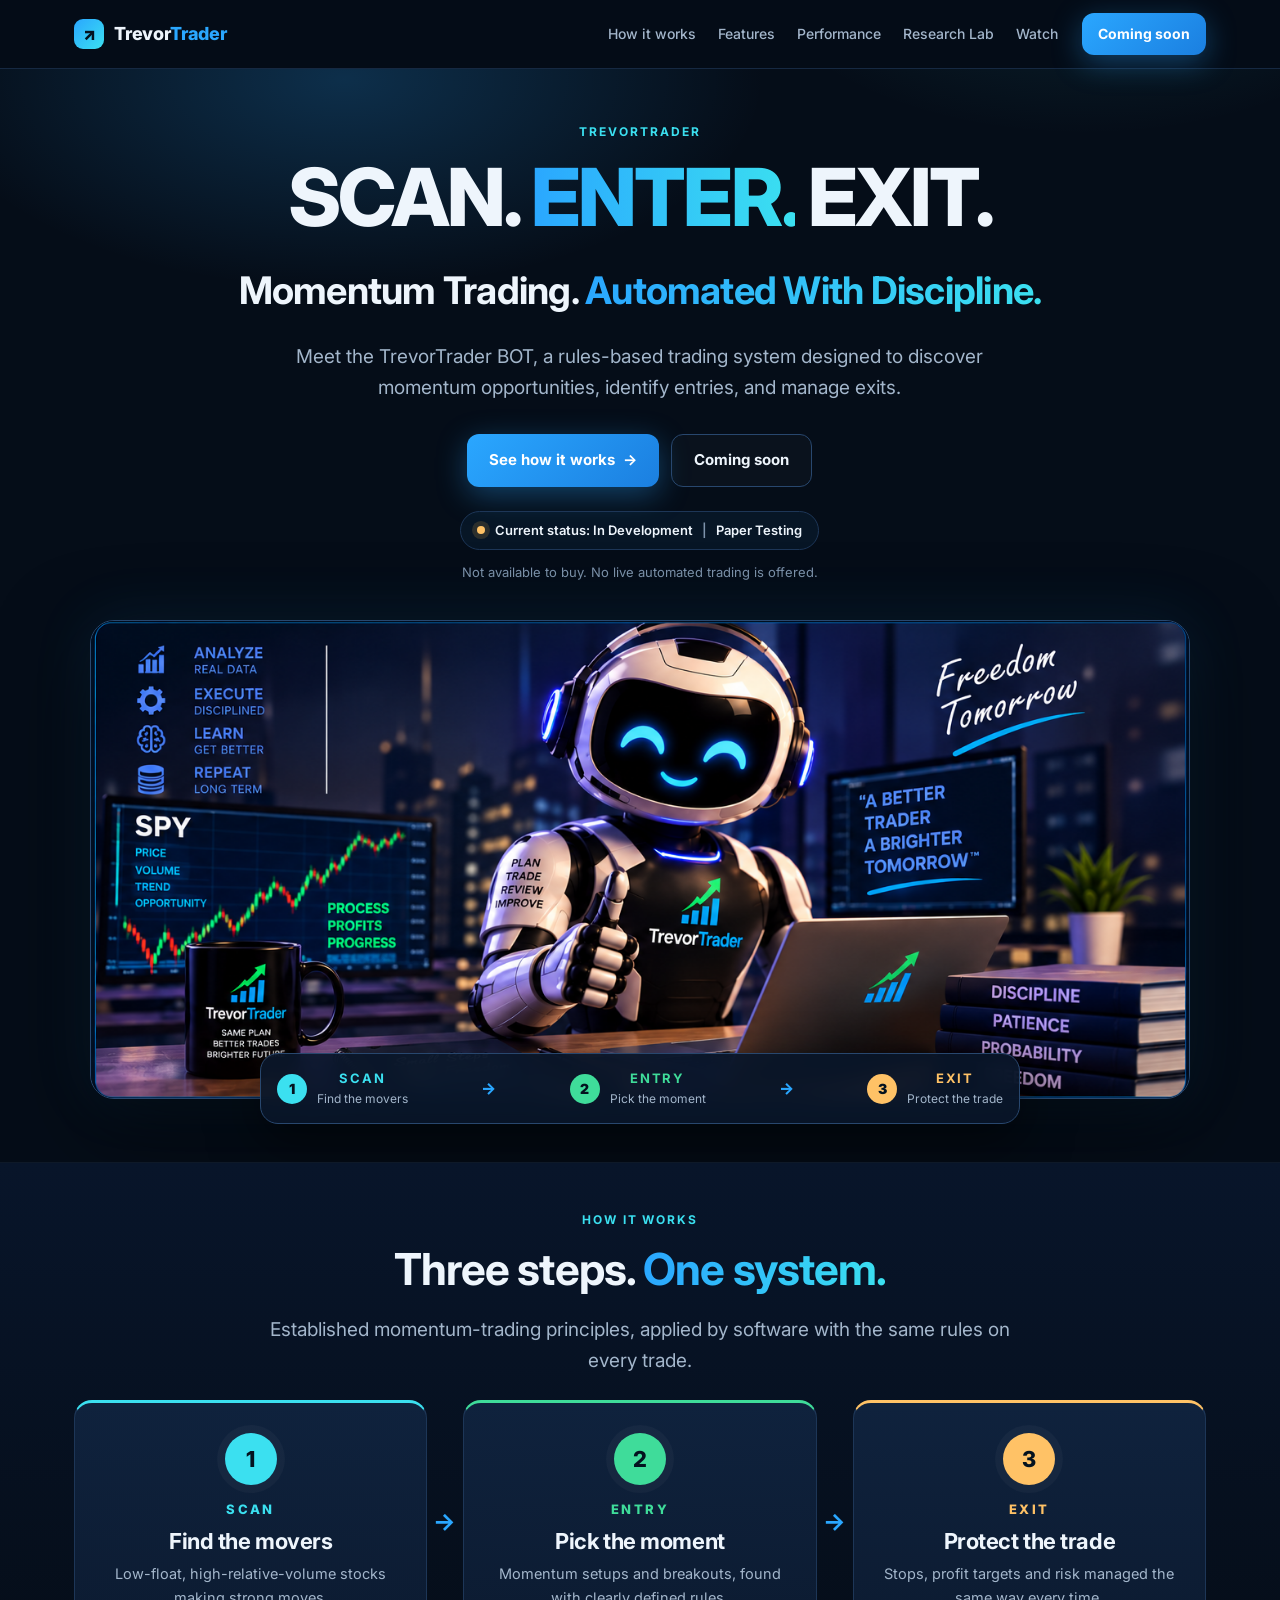
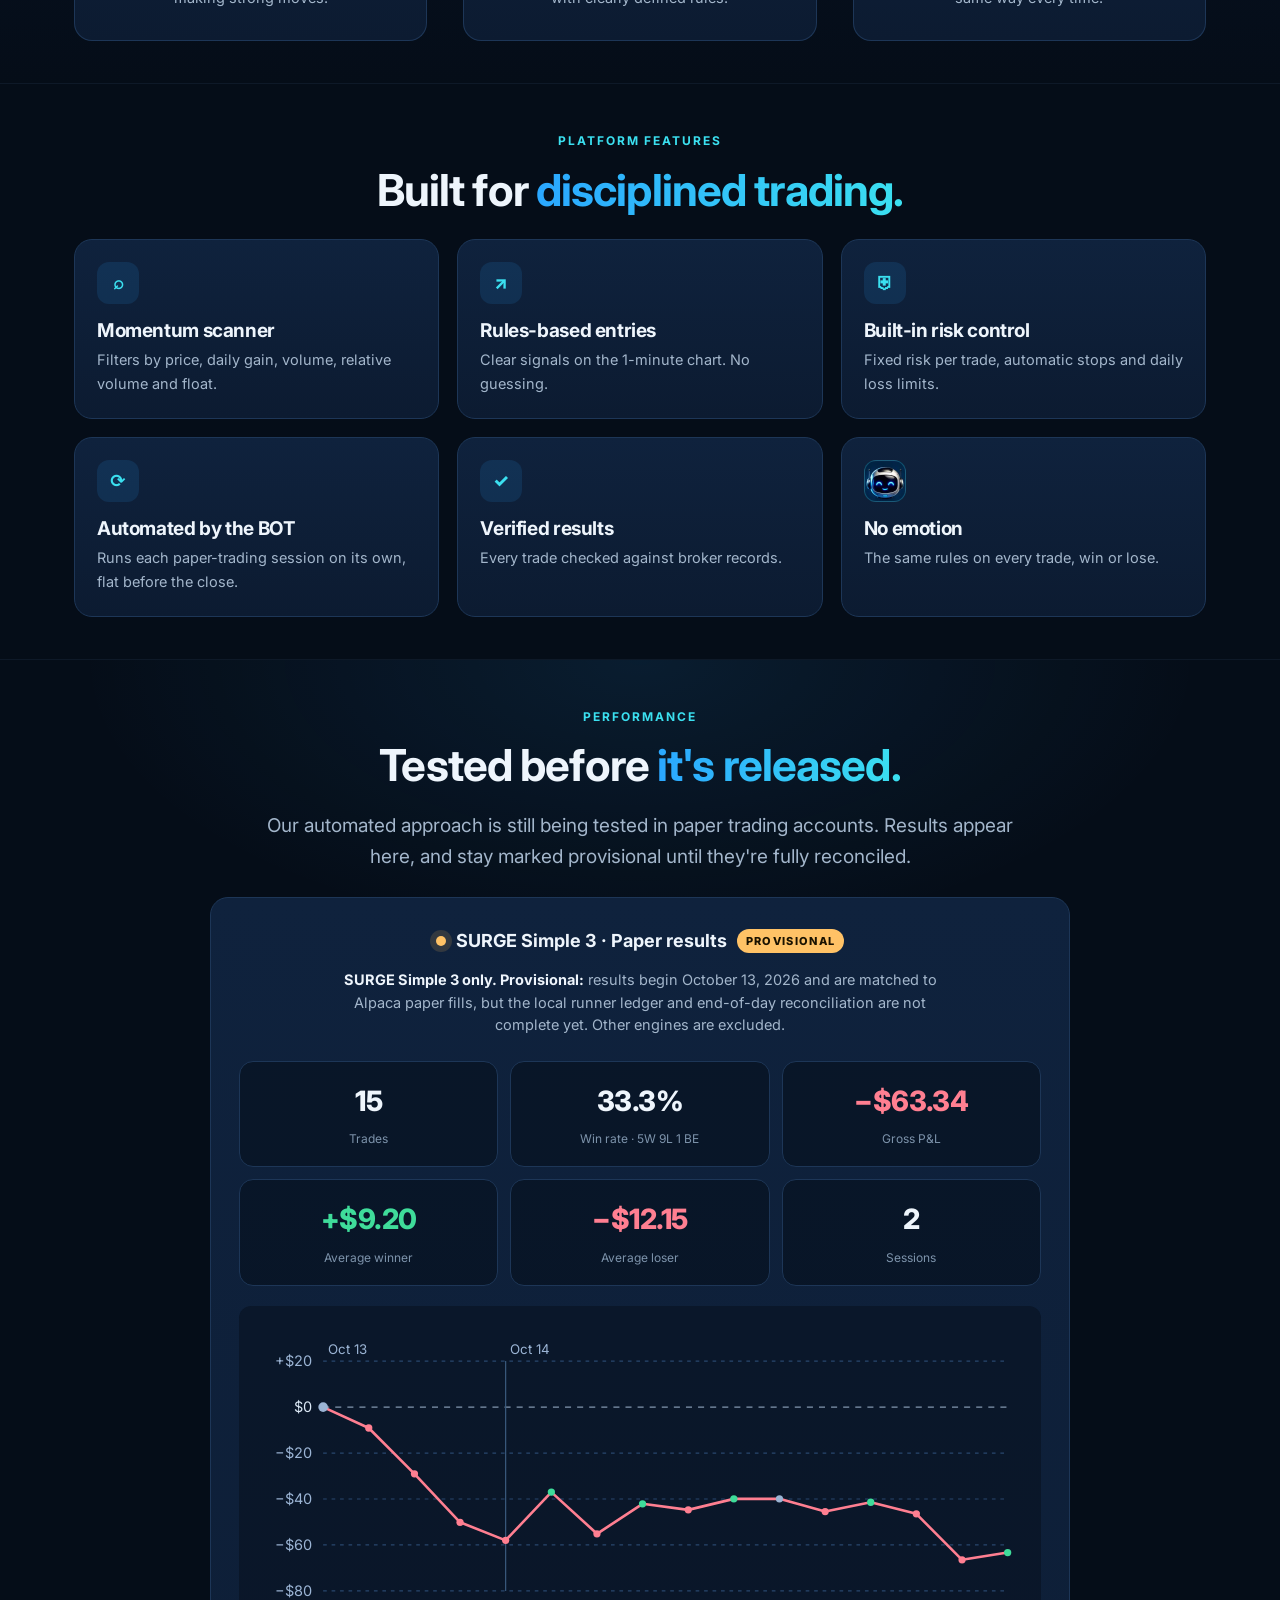
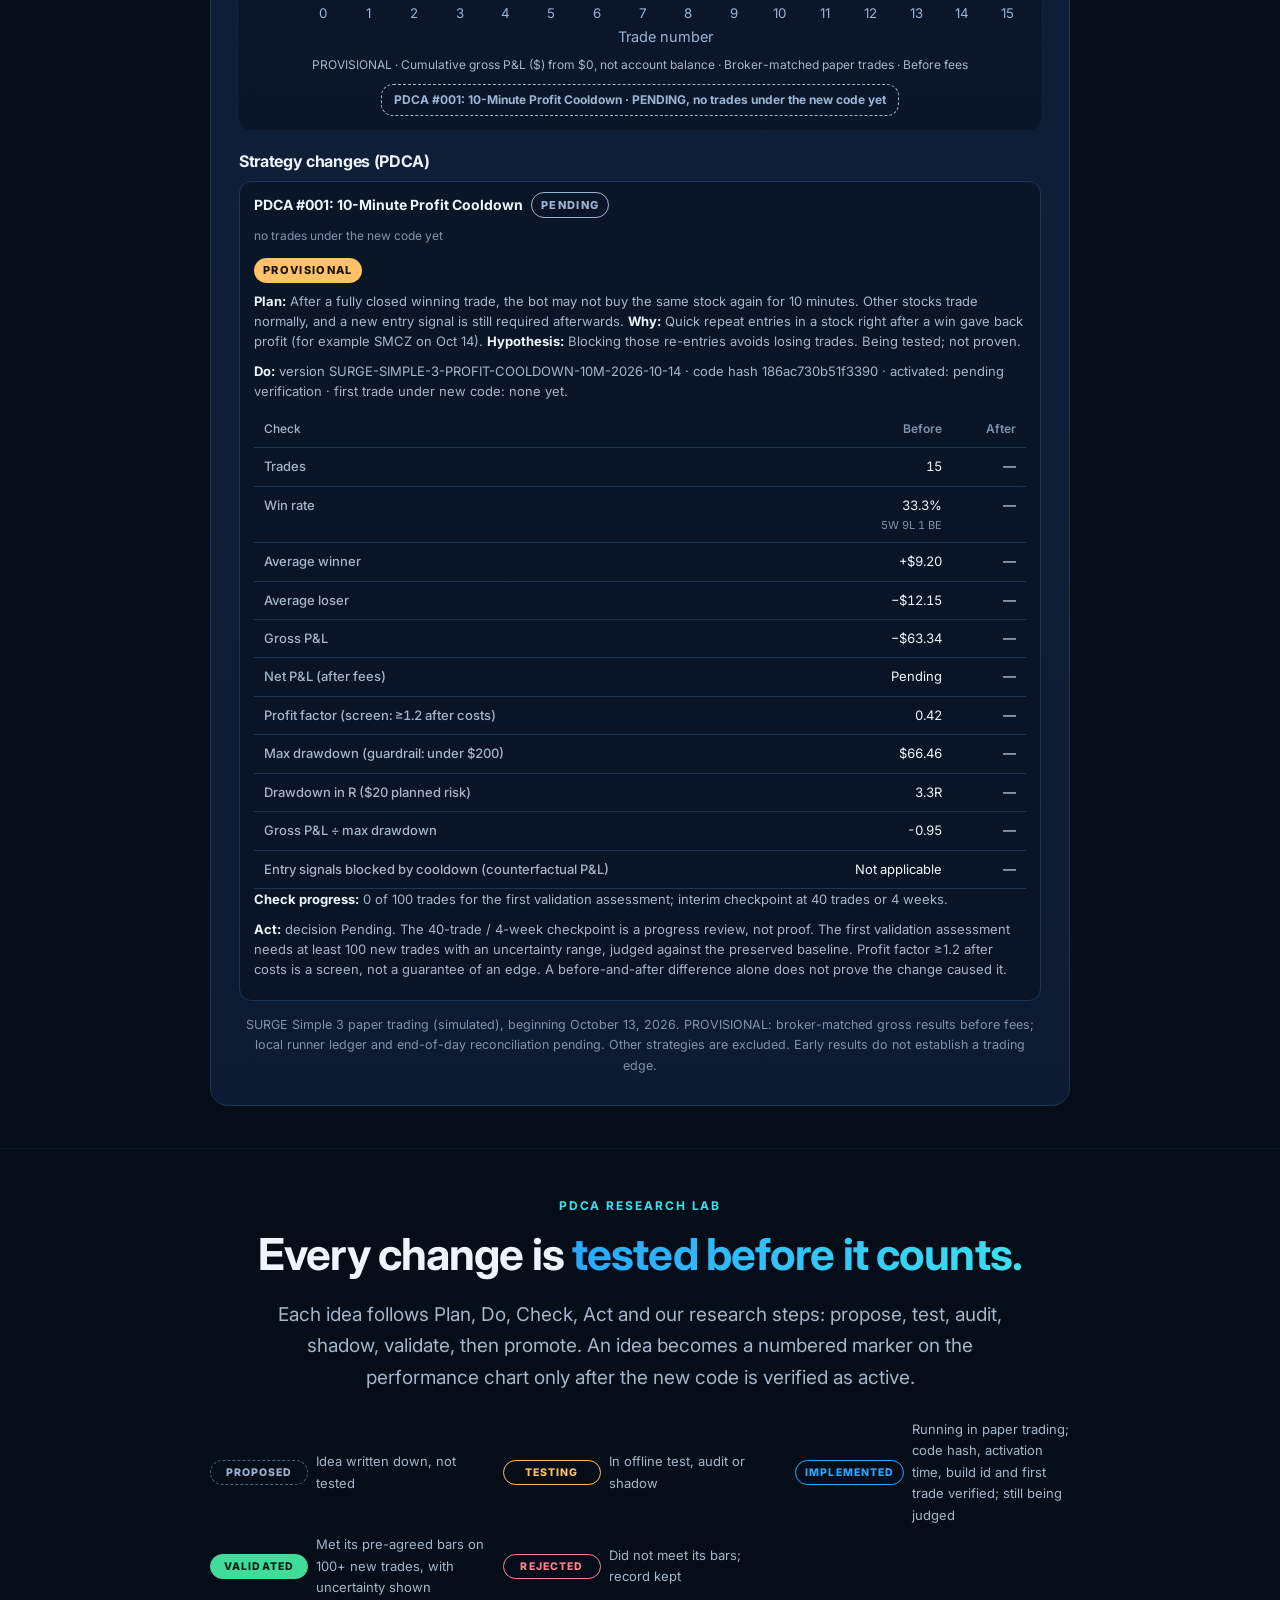
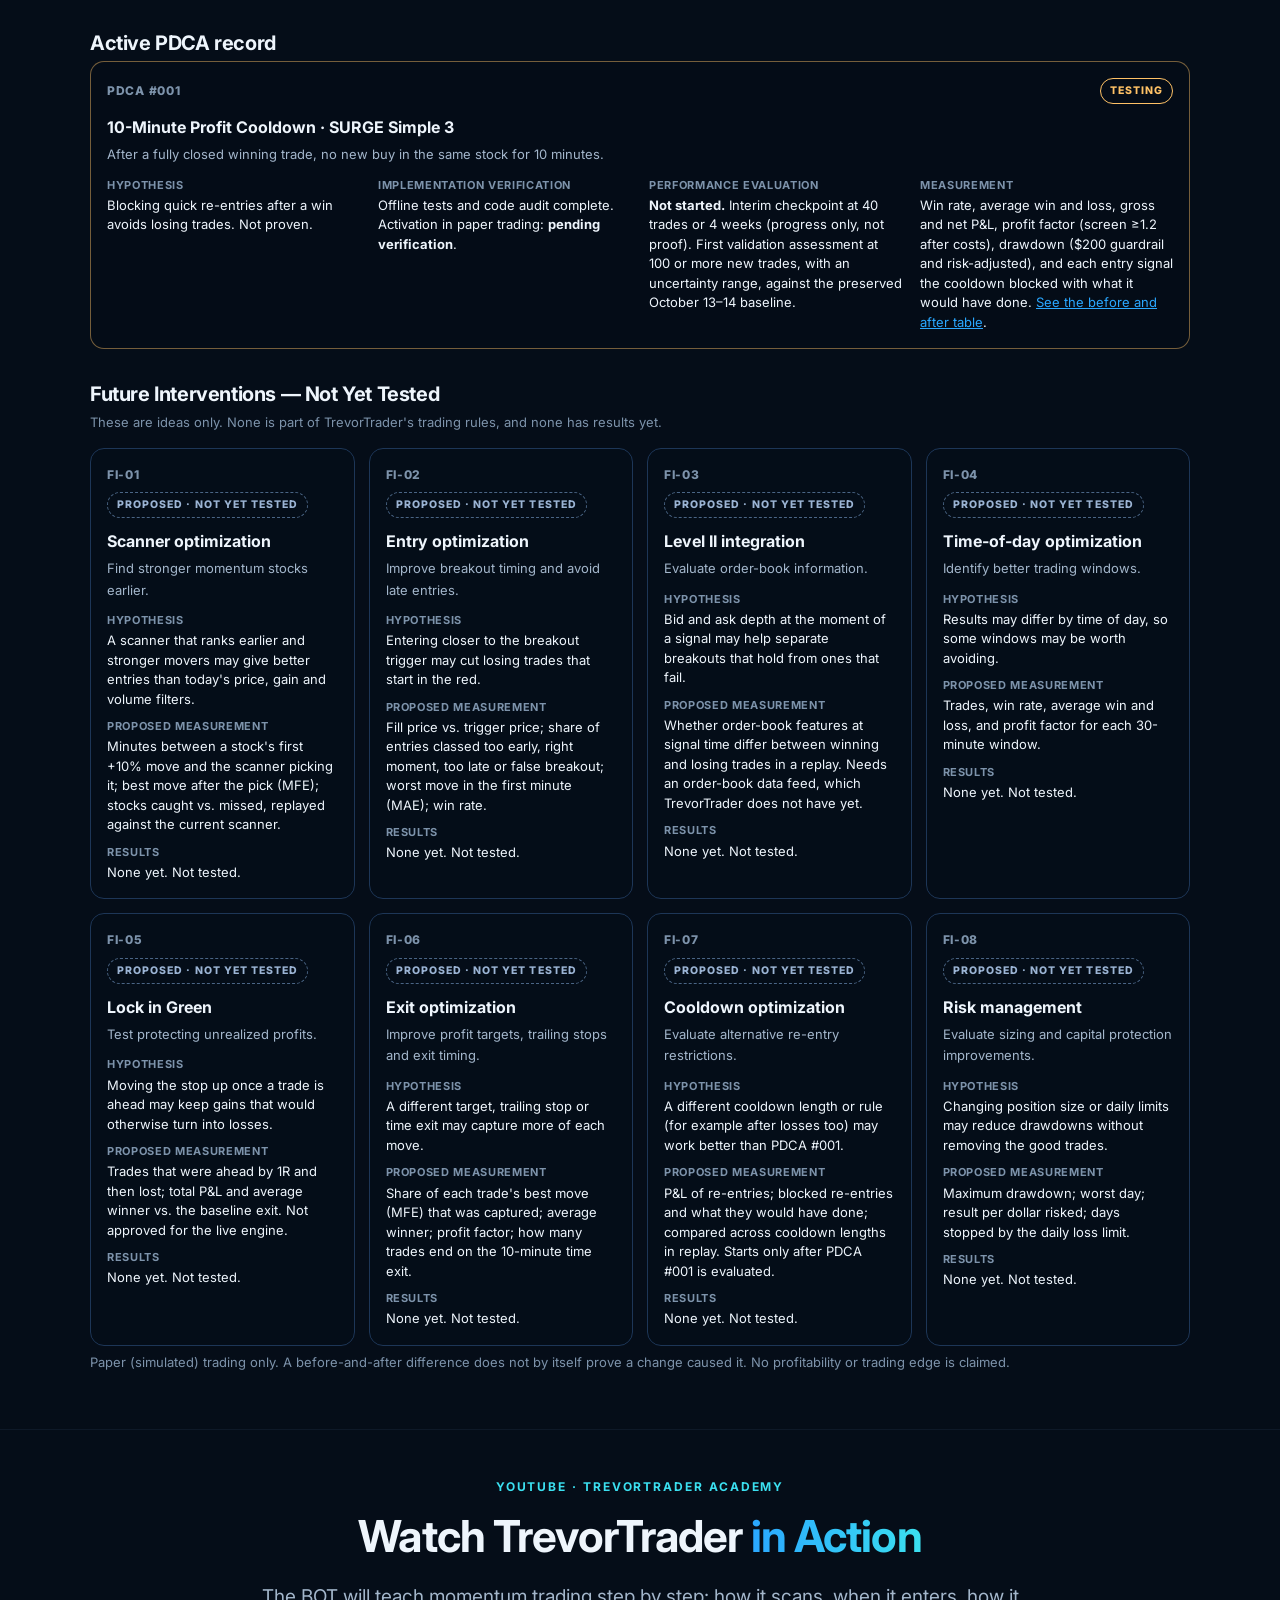
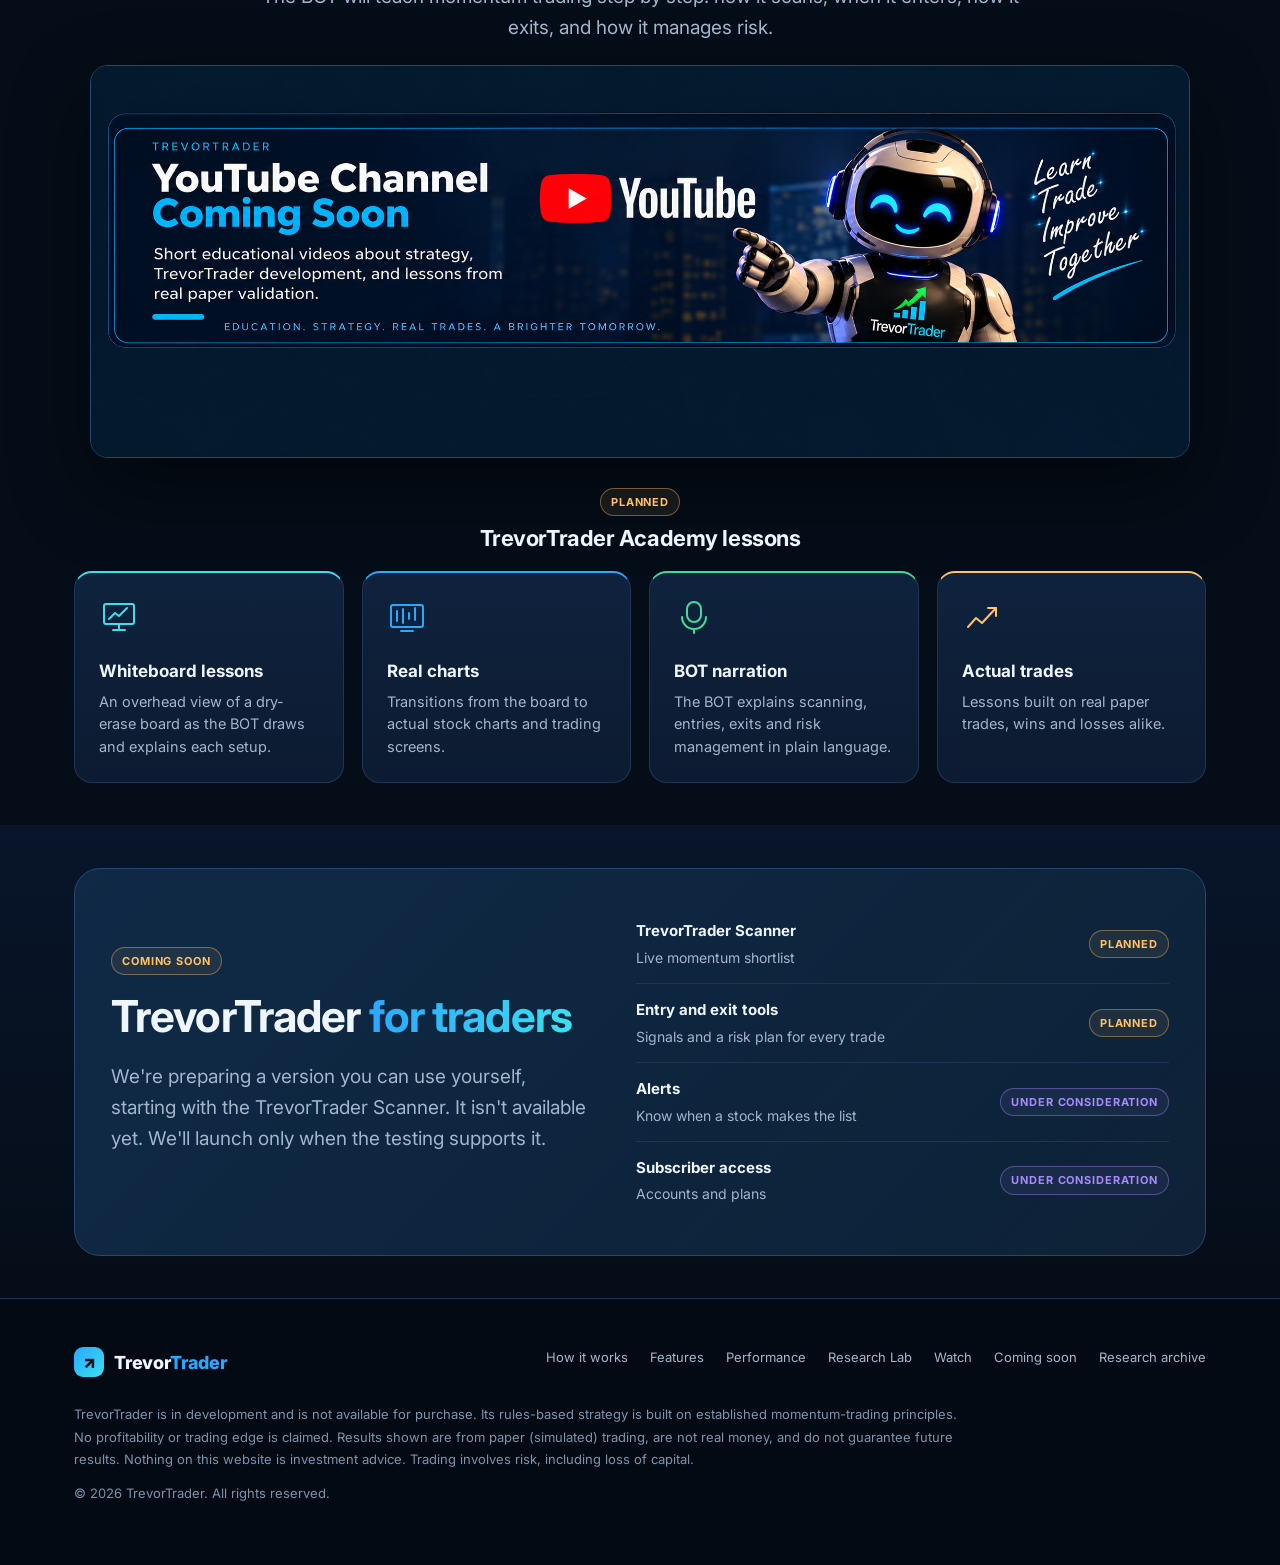
==== index.html @ 5d473e9c "Draft: PDCA Research Lab section, stricter IMPLEMENTED rule, research-standard metrics Co-Authored-B" ====
<!DOCTYPE html>
<html lang="en">
<head>
<meta charset="utf-8">
<meta name="viewport" content="width=device-width, initial-scale=1">
<title>TrevorTrader | Scan. Enter. Exit. Momentum Trading, Automated With Discipline.</title>
<meta name="description" content="Meet the TrevorTrader BOT, a rules-based momentum trading system that scans, enters and exits with discipline. In development and paper testing.">
<meta property="og:type" content="website">
<meta property="og:title" content="TrevorTrader | Scan. Enter. Exit.">
<meta property="og:description" content="Momentum trading, automated with discipline. In development and paper testing.">
<meta property="og:image" content="https://trevortrader.com/assets/trevortrader-ai-bot-v1.png">
<link rel="icon" type="image/svg+xml" href="favicon.svg">
<link rel="preconnect" href="https://fonts.googleapis.com">
<link rel="preconnect" href="https://fonts.gstatic.com" crossorigin>
<link href="https://fonts.googleapis.com/css2?family=Inter:wght@400;500;600;700;800&display=swap" rel="stylesheet">
<link rel="stylesheet" href="assets/tt-site-2026.css?v=20261015-surge3-prov">
</head>
<body>
<header class="top">
  <div class="wrap">
    <a class="brand" href="#top" aria-label="TrevorTrader home"><span class="mark">↗</span><span>Trevor<span class="blue">Trader</span></span></a>
    <nav aria-label="Main navigation">
      <a href="#how-it-works">How it works</a>
      <a href="#features">Features</a>
      <a href="#performance">Performance</a>
      <a href="#research-lab">Research Lab</a>
      <a href="#watch">Watch</a>
    </nav>
    <a class="btn btn-primary" href="#coming-soon">Coming soon</a>
  </div>
</header>

<main id="top">
<section class="hero">
  <div class="wrap hero-grid">
    <div>
      <p class="eyebrow">TrevorTrader</p>
      <h1>SCAN. <span class="grad">ENTER.</span> EXIT.</h1>
      <p class="tagline">Momentum Trading. <span class="grad">Automated With Discipline.</span></p>
      <p class="lede">Meet the TrevorTrader BOT, a rules-based trading system designed to discover momentum opportunities, identify entries, and manage exits.</p>
      <div class="cta">
        <a class="btn btn-primary" href="#how-it-works">See how it works <span aria-hidden="true">→</span></a>
        <a class="btn btn-ghost" href="#coming-soon">Coming soon</a>
      </div>
      <p class="status-pill"><span class="dot"></span><span>Current status: In Development <span class="sep" aria-hidden="true">|</span> Paper Testing</span></p>
      <p class="hero-note">Not available to buy. No live automated trading is offered.</p>
    </div>
    <div class="hero-art">
      <figure class="botframe"><img src="assets/trevortrader-ai-bot-v1.png" width="1343" height="583" alt="The TrevorTrader bot at its trading desk" fetchpriority="high"></figure>
      <div class="flowcard" role="img" aria-label="Scan, then entry, then exit">
        <div style="--c:var(--cyan)"><i>1</i><b>SCAN</b><small>Find the movers</small></div>
        <span aria-hidden="true">→</span>
        <div style="--c:var(--green)"><i>2</i><b>ENTRY</b><small>Pick the moment</small></div>
        <span aria-hidden="true">→</span>
        <div style="--c:var(--amber)"><i>3</i><b>EXIT</b><small>Protect the trade</small></div>
      </div>
    </div>
  </div>
</section>

<section class="split" id="how-it-works">
  <span id="system" aria-hidden="true"></span><span id="strategies" aria-hidden="true"></span>
  <div class="wrap">
    <div class="center">
      <p class="eyebrow">How it works</p>
      <h2>Three steps. <span class="grad">One system.</span></h2>
      <p class="lede">Established momentum-trading principles, applied by software with the same rules on every trade.</p>
    </div>
    <ol class="steps3">
      <li class="card" style="--c:var(--cyan)"><span class="n">1</span><span class="k">SCAN</span><h3>Find the movers</h3><p>Low-float, high-relative-volume stocks making strong moves.</p></li>
      <li class="card" style="--c:var(--green)"><span class="n">2</span><span class="k">ENTRY</span><h3>Pick the moment</h3><p>Momentum setups and breakouts, found with clearly defined rules.</p></li>
      <li class="card" style="--c:var(--amber)"><span class="n">3</span><span class="k">EXIT</span><h3>Protect the trade</h3><p>Stops, profit targets and risk managed the same way every time.</p></li>
    </ol>
  </div>
</section>

<section id="features">
  <div class="wrap">
    <div class="center">
      <p class="eyebrow">Platform features</p>
      <h2>Built for <span class="grad">disciplined trading.</span></h2>
    </div>
    <div class="feat6">
      <article class="card"><div class="ic">⌕</div><h3>Momentum scanner</h3><p>Filters by price, daily gain, volume, relative volume and float.</p></article>
      <article class="card"><div class="ic">↗</div><h3>Rules-based entries</h3><p>Clear signals on the 1-minute chart. No guessing.</p></article>
      <article class="card"><div class="ic">⛨</div><h3>Built-in risk control</h3><p>Fixed risk per trade, automatic stops and daily loss limits.</p></article>
      <article class="card"><div class="ic">⟳</div><h3>Automated by the BOT</h3><p>Runs each paper-trading session on its own, flat before the close.</p></article>
      <article class="card"><div class="ic">✓</div><h3>Verified results</h3><p>Every trade checked against broker records.</p></article>
      <article class="card"><div class="ic tt-bot-head" role="img" aria-label="TrevorTrader BOT head"></div><h3>No emotion</h3><p>The same rules on every trade, win or lose.</p></article>
    </div>
  </div>
</section>

<section class="dash" id="performance">
  <span id="evidence" aria-hidden="true"></span>
  <div class="wrap">
    <div class="center">
      <p class="eyebrow">Performance</p>
      <h2>Tested before <span class="grad">it's released.</span></h2>
      <p class="lede">Our automated approach is still being tested in paper trading accounts. Results appear here, and stay marked provisional until they're fully reconciled.</p>
    </div>
    <div class="perf card" data-engines="surge-simple-3">
      <div class="perf-status"><span class="dot dot-prov"></span><b class="perf-title">SURGE Simple 3 · Paper results</b><span class="prov-badge">PROVISIONAL</span></div>
      <p class="perf-scope"><b>SURGE Simple 3 only. Provisional:</b> results begin October 13, 2026 and are matched to Alpaca paper fills, but the local runner ledger and end-of-day reconciliation are not complete yet. Other engines are excluded.</p>
      <div class="perf-grid perf-grid-6">
        <div><b data-k="trades">—</b><small>Trades</small></div>
        <div><b data-k="rate">—</b><small data-k="wlb">Win rate</small></div>
        <div><b data-k="pnl">—</b><small>Gross P&amp;L</small></div>
        <div><b data-k="avgw">—</b><small>Average winner</small></div>
        <div><b data-k="avgl">—</b><small>Average loser</small></div>
        <div><b data-k="days">—</b><small>Sessions</small></div>
      </div>
      <div class="spark"><svg viewBox="0 0 600 110" preserveAspectRatio="none" role="img" aria-label="SURGE Simple 3 cumulative gross P and L chart awaiting trades"><line x1="6" x2="594" y1="55" y2="55" stroke="#28476e" stroke-dasharray="3 4"/><circle cx="6" cy="55" r="4" fill="#3fdc9a"/></svg><small>Provisional · Broker-matched fills · Gross before fees</small></div>
      <div class="pdca" aria-live="polite"></div>
      <p class="foot">SURGE Simple 3 paper trading (simulated), beginning October 13, 2026. PROVISIONAL: broker-matched gross results before fees; local runner ledger and end-of-day reconciliation pending. Other strategies are excluded. Early results do not establish a trading edge.</p>
    </div>
  </div>
</section>

<section class="lab" id="research-lab">
  <div class="wrap">
    <div class="center">
      <p class="eyebrow">PDCA Research Lab</p>
      <h2>Every change is <span class="grad">tested before it counts.</span></h2>
      <p class="lede">Each idea follows Plan, Do, Check, Act and our research steps: propose, test, audit, shadow, validate, then promote. An idea becomes a numbered marker on the performance chart only after the new code is verified as active.</p>
    </div>
    <ol class="lab-legend" aria-label="Status meanings">
      <li><span class="lab-status st-proposed">Proposed</span> Idea written down, not tested</li>
      <li><span class="lab-status st-testing">Testing</span> In offline test, audit or shadow</li>
      <li><span class="lab-status st-implemented">Implemented</span> Running in paper trading; code hash, activation time, build id and first trade verified; still being judged</li>
      <li><span class="lab-status st-validated">Validated</span> Met its pre-agreed bars on 100+ new trades, with uncertainty shown</li>
      <li><span class="lab-status st-rejected">Rejected</span> Did not meet its bars; record kept</li>
    </ol>

    <h3 class="lab-h">Active PDCA record</h3>
    <article class="lab-card lab-active" id="lab-pdca-001">
      <header><span class="lab-num">PDCA #001</span><span class="lab-status st-testing">Testing</span></header>
      <h4>10-Minute Profit Cooldown · SURGE Simple 3</h4>
      <p class="lab-goal">After a fully closed winning trade, no new buy in the same stock for 10 minutes.</p>
      <dl>
        <div><dt>Hypothesis</dt><dd>Blocking quick re-entries after a win avoids losing trades. Not proven.</dd></div>
        <div><dt>Implementation verification</dt><dd>Offline tests and code audit complete. Activation in paper trading: <b>pending verification</b>.</dd></div>
        <div><dt>Performance evaluation</dt><dd><b>Not started.</b> Interim checkpoint at 40 trades or 4 weeks (progress only, not proof). First validation assessment at 100 or more new trades, with an uncertainty range, against the preserved October 13–14 baseline.</dd></div>
        <div><dt>Measurement</dt><dd>Win rate, average win and loss, gross and net P&amp;L, profit factor (screen ≥1.2 after costs), drawdown ($200 guardrail and risk-adjusted), and each entry signal the cooldown blocked with what it would have done. <a href="#pdca-001">See the before and after table</a>.</dd></div>
      </dl>
    </article>

    <h3 class="lab-h">Future Interventions — Not Yet Tested</h3>
    <p class="lab-note">These are ideas only. None is part of TrevorTrader's trading rules, and none has results yet.</p>
    <div class="lab-grid">
        <article class="lab-card">
          <header><span class="lab-num">FI-01</span><span class="lab-status st-proposed">Proposed · not yet tested</span></header>
          <h4>Scanner optimization</h4><p class="lab-goal">Find stronger momentum stocks earlier.</p>
          <dl><div><dt>Hypothesis</dt><dd>A scanner that ranks earlier and stronger movers may give better entries than today's price, gain and volume filters.</dd></div><div><dt>Proposed measurement</dt><dd>Minutes between a stock's first +10% move and the scanner picking it; best move after the pick (MFE); stocks caught vs. missed, replayed against the current scanner.</dd></div><div><dt>Results</dt><dd>None yet. Not tested.</dd></div></dl>
        </article>
        <article class="lab-card">
          <header><span class="lab-num">FI-02</span><span class="lab-status st-proposed">Proposed · not yet tested</span></header>
          <h4>Entry optimization</h4><p class="lab-goal">Improve breakout timing and avoid late entries.</p>
          <dl><div><dt>Hypothesis</dt><dd>Entering closer to the breakout trigger may cut losing trades that start in the red.</dd></div><div><dt>Proposed measurement</dt><dd>Fill price vs. trigger price; share of entries classed too early, right moment, too late or false breakout; worst move in the first minute (MAE); win rate.</dd></div><div><dt>Results</dt><dd>None yet. Not tested.</dd></div></dl>
        </article>
        <article class="lab-card">
          <header><span class="lab-num">FI-03</span><span class="lab-status st-proposed">Proposed · not yet tested</span></header>
          <h4>Level II integration</h4><p class="lab-goal">Evaluate order-book information.</p>
          <dl><div><dt>Hypothesis</dt><dd>Bid and ask depth at the moment of a signal may help separate breakouts that hold from ones that fail.</dd></div><div><dt>Proposed measurement</dt><dd>Whether order-book features at signal time differ between winning and losing trades in a replay. Needs an order-book data feed, which TrevorTrader does not have yet.</dd></div><div><dt>Results</dt><dd>None yet. Not tested.</dd></div></dl>
        </article>
        <article class="lab-card">
          <header><span class="lab-num">FI-04</span><span class="lab-status st-proposed">Proposed · not yet tested</span></header>
          <h4>Time-of-day optimization</h4><p class="lab-goal">Identify better trading windows.</p>
          <dl><div><dt>Hypothesis</dt><dd>Results may differ by time of day, so some windows may be worth avoiding.</dd></div><div><dt>Proposed measurement</dt><dd>Trades, win rate, average win and loss, and profit factor for each 30-minute window.</dd></div><div><dt>Results</dt><dd>None yet. Not tested.</dd></div></dl>
        </article>
        <article class="lab-card">
          <header><span class="lab-num">FI-05</span><span class="lab-status st-proposed">Proposed · not yet tested</span></header>
          <h4>Lock in Green</h4><p class="lab-goal">Test protecting unrealized profits.</p>
          <dl><div><dt>Hypothesis</dt><dd>Moving the stop up once a trade is ahead may keep gains that would otherwise turn into losses.</dd></div><div><dt>Proposed measurement</dt><dd>Trades that were ahead by 1R and then lost; total P&amp;L and average winner vs. the baseline exit. Not approved for the live engine.</dd></div><div><dt>Results</dt><dd>None yet. Not tested.</dd></div></dl>
        </article>
        <article class="lab-card">
          <header><span class="lab-num">FI-06</span><span class="lab-status st-proposed">Proposed · not yet tested</span></header>
          <h4>Exit optimization</h4><p class="lab-goal">Improve profit targets, trailing stops and exit timing.</p>
          <dl><div><dt>Hypothesis</dt><dd>A different target, trailing stop or time exit may capture more of each move.</dd></div><div><dt>Proposed measurement</dt><dd>Share of each trade's best move (MFE) that was captured; average winner; profit factor; how many trades end on the 10-minute time exit.</dd></div><div><dt>Results</dt><dd>None yet. Not tested.</dd></div></dl>
        </article>
        <article class="lab-card">
          <header><span class="lab-num">FI-07</span><span class="lab-status st-proposed">Proposed · not yet tested</span></header>
          <h4>Cooldown optimization</h4><p class="lab-goal">Evaluate alternative re-entry restrictions.</p>
          <dl><div><dt>Hypothesis</dt><dd>A different cooldown length or rule (for example after losses too) may work better than PDCA #001.</dd></div><div><dt>Proposed measurement</dt><dd>P&amp;L of re-entries; blocked re-entries and what they would have done; compared across cooldown lengths in replay. Starts only after PDCA #001 is evaluated.</dd></div><div><dt>Results</dt><dd>None yet. Not tested.</dd></div></dl>
        </article>
        <article class="lab-card">
          <header><span class="lab-num">FI-08</span><span class="lab-status st-proposed">Proposed · not yet tested</span></header>
          <h4>Risk management</h4><p class="lab-goal">Evaluate sizing and capital protection improvements.</p>
          <dl><div><dt>Hypothesis</dt><dd>Changing position size or daily limits may reduce drawdowns without removing the good trades.</dd></div><div><dt>Proposed measurement</dt><dd>Maximum drawdown; worst day; result per dollar risked; days stopped by the daily loss limit.</dd></div><div><dt>Results</dt><dd>None yet. Not tested.</dd></div></dl>
        </article>
    </div>
    <p class="lab-note">Paper (simulated) trading only. A before-and-after difference does not by itself prove a change caused it. No profitability or trading edge is claimed.</p>
  </div>
</section>

<section id="watch">
  <span id="youtube-coming-soon" aria-hidden="true"></span>
  <div class="wrap">
    <div class="center">
      <p class="eyebrow">YouTube · TrevorTrader Academy</p>
      <h2>Watch TrevorTrader <span class="grad">in Action</span></h2>
      <p class="lede">The BOT will teach momentum trading step by step: how it scans, when it enters, how it exits, and how it manages risk.</p>
    </div>
    <figure class="ytframe"><img src="assets/trevortrader-youtube-coming-soon.png" width="2103" height="748" loading="lazy" alt="TrevorTrader YouTube channel coming soon"></figure>
    <div class="academy-head"><span class="badge b-plan">Planned</span><h3>TrevorTrader Academy lessons</h3></div>
    <div class="academy">
      <article class="card" style="--c:var(--cyan)"><svg viewBox="0 0 40 40" aria-hidden="true"><rect x="5" y="7" width="30" height="20" rx="2"/><path d="M10 22l6-6 4 3 8-8M20 27v6M14 33h12"/></svg><h4>Whiteboard lessons</h4><p>An overhead view of a dry-erase board as the BOT draws and explains each setup.</p></article>
      <article class="card" style="--c:var(--blue)"><svg viewBox="0 0 40 40" aria-hidden="true"><rect x="4" y="8" width="32" height="22" rx="2"/><path d="M10 14v10M16 12v14M22 16v6M28 11v12M14 34h12"/></svg><h4>Real charts</h4><p>Transitions from the board to actual stock charts and trading screens.</p></article>
      <article class="card" style="--c:var(--green)"><svg viewBox="0 0 40 40" aria-hidden="true"><rect x="13" y="5" width="14" height="20" rx="7"/><path d="M8 20a12 12 0 0024 0M20 32v4"/></svg><h4>BOT narration</h4><p>The BOT explains scanning, entries, exits and risk management in plain language.</p></article>
      <article class="card" style="--c:var(--amber)"><svg viewBox="0 0 40 40" aria-hidden="true"><path d="M6 30l8-9 6 5 14-15"/><path d="M26 11h8v8"/></svg><h4>Actual trades</h4><p>Lessons built on real paper trades, wins and losses alike.</p></article>
    </div>
  </div>
</section>

<section class="split" id="coming-soon">
  <span id="access" aria-hidden="true"></span><span id="development" aria-hidden="true"></span><span id="journey" aria-hidden="true"></span>
  <div class="wrap">
    <div class="product">
      <div>
        <span class="badge b-plan">Coming soon</span>
        <h2>TrevorTrader <span class="grad">for traders</span></h2>
        <p class="lede">We're preparing a version you can use yourself, starting with the TrevorTrader Scanner. It isn't available yet. We'll launch only when the testing supports it.</p>
      </div>
      <ul class="features">
        <li><b>TrevorTrader Scanner</b><span>Live momentum shortlist</span><em class="badge b-plan">Planned</em></li>
        <li><b>Entry and exit tools</b><span>Signals and a risk plan for every trade</span><em class="badge b-plan">Planned</em></li>
        <li><b>Alerts</b><span>Know when a stock makes the list</span><em class="badge b-cons">Under consideration</em></li>
        <li><b>Subscriber access</b><span>Accounts and plans</span><em class="badge b-cons">Under consideration</em></li>
      </ul>
    </div>
  </div>
</section>
</main>

<footer>
  <div class="wrap">
    <div class="row">
      <a class="brand" href="#top"><span class="mark">↗</span><span>Trevor<span class="blue">Trader</span></span></a>
      <nav aria-label="Footer"><a href="#how-it-works">How it works</a><a href="#features">Features</a><a href="#performance">Performance</a><a href="#research-lab">Research Lab</a><a href="#watch">Watch</a><a href="#coming-soon">Coming soon</a><a href="research/">Research archive</a></nav>
    </div>
    <p class="disc">TrevorTrader is in development and is not available for purchase. Its rules-based strategy is built on established momentum-trading principles. No profitability or trading edge is claimed. Results shown are from paper (simulated) trading, are not real money, and do not guarantee future results. Nothing on this website is investment advice. Trading involves risk, including loss of capital.</p>
    <p>© 2026 TrevorTrader. All rights reserved.</p>
  </div>
</footer>

<script>
/* Performance summary: SURGE Simple 3 ONLY, October 13 2026 onward. PROVISIONAL (broker-matched, not yet EOD-reconciled).
   Chart x-axis = trade number, so overnight gaps draw no slope. */
(function(){
  var box=document.querySelector('.perf[data-engines]');
  if(!box||!window.fetch)return;
  var ids=box.getAttribute('data-engines').split(/\s+/);
  /* PDCA strategy-change register (Plan-Do-Check-Act). Add one numbered entry per material change (#002, #003...).
     Chart boundary = the first trade whose build is listed, drawn right after the last trade of the earlier build.
     The marker reads IMPLEMENTED only when data/evidence-history.json carries a matching "strategy_changes"
     entry (same id) with verified:true and the activation record; anything else is drawn or listed as PENDING.
     The cumulative line is never reset at a change. */
  var CHANGES=[{num:1,id:'PDCA-001',label:'10-Minute Profit Cooldown',builds:['surge-simple-3-profit-cooldown-10m'],
    version:'SURGE-SIMPLE-3-PROFIT-COOLDOWN-10M-2026-10-14',code_hash:'186ac730b51f3390',
    verified:false,verified_code_hash:null,deployed_at:null,first_trade:null,
    metric_label:'Entry signals blocked by cooldown (counterfactual P&L)',metric_value:null,decision:'Pending',
    plan:'After a fully closed winning trade, the bot may not buy the same stock again for 10 minutes. Other stocks trade normally, and a new entry signal is still required afterwards.',
    reason:'Quick repeat entries in a stock right after a win gave back profit (for example SMCZ on Oct 14).',
    hypothesis:'Blocking those re-entries avoids losing trades. Being tested; not proven.'}];
  function tag(c){return 'PDCA #'+('00'+c.num).slice(-3)}
  /* IMPLEMENTED needs all four: verified code hash equal to the register's, an activation timestamp,
     a first trade under the new build, and trades in the data carrying that build id (c.idx >= 0). */
  function implemented(c){return c.verified===true&&!!c.verified_code_hash&&c.verified_code_hash===c.code_hash&&!!c.deployed_at&&!!c.first_trade&&c.idx>=0}
  var PLANNED_RISK=20;  /* $ planned risk per trade (SURGE rule), used for drawdown in R */
  function money(v){return (v<-.005?'−':v>.005?'+':'')+'$'+Math.abs(v).toFixed(2)}
  function whole(v){return (v<0?'−':v>0?'+':'')+'$'+Math.abs(v).toFixed(0)}
  fetch('data/evidence-history.json',{cache:'no-cache'}).then(function(r){if(!r.ok)throw Error('evidence unavailable');return r.json()}).then(function(d){
    var days={},t=[];
    (d.engines||[]).filter(function(e){return ids.indexOf(e.id)>=0}).forEach(function(e){
      (e.sessions||[]).forEach(function(x){if(x.date>='2026-10-13'&&(x.status==='reconciled'||x.status==='broker_matched'||x.status==='valid_zero_trade'))days[x.date]=1});
    });
    t=(d.trades||[]).filter(function(x){return ids.indexOf(x.engine)>=0&&x.session>='2026-10-13'&&(x.status==='reconciled'||x.status==='broker_matched')}).sort(function(a,b){return a.session.localeCompare(b.session)||String(a.exit_pt).localeCompare(String(b.exit_pt))});
    var n=Object.keys(days).length;if(!n)return;
    (d.strategy_changes||[]).forEach(function(x){CHANGES.forEach(function(c){if(c.id===x.id)for(var k in x)c[k]=x[k]})});
    CHANGES.forEach(function(c){c.idx=-1;t.forEach(function(x,i){if(c.idx<0&&c.builds.indexOf(x.build)>=0)c.idx=i})});
    var g=t.map(function(x){return Number(x.gross)});
    var sum=g.reduce(function(a,b){return a+b},0);
    var wins=g.filter(function(v){return v>0.005}),losses=g.filter(function(v){return v<-0.005}),be=g.length-wins.length-losses.length;
    var avg=function(a){return a.reduce(function(x,y){return x+y},0)/a.length};
    var set=function(k,v,cls){var el=box.querySelector('[data-k="'+k+'"]');el.textContent=v;if(cls!==undefined)el.className=cls};
    set('trades',t.length);
    set('rate',t.length?(100*wins.length/t.length).toFixed(1)+'%':'—');
    set('wlb',t.length?'Win rate · '+wins.length+'W '+losses.length+'L '+be+' BE':'Win rate');
    set('pnl',t.length?money(sum):'—',t.length?(sum>0.005?'pos':sum<-0.005?'neg':''):'');
    set('avgw',wins.length?money(avg(wins)):'—',wins.length?'pos':'');
    set('avgl',losses.length?money(avg(losses)):'—',losses.length?'neg':'');
    set('days',n);
    var ph=box.querySelector('.spark');
    if(!t.length){ph.textContent='No trades yet';return}
    var pts=[0],run=0;g.forEach(function(v){run+=v;pts.push(run)});
    var lo=Math.min(0,Math.min.apply(null,pts)),hi=Math.max(0,Math.max.apply(null,pts));
    var step=[5,10,20,25,50,100,250,500].filter(function(s){return (Math.ceil(hi/s)-Math.floor(lo/s))<=6})[0]||1000;
    lo=Math.floor(lo/step)*step;hi=Math.ceil(hi/step)*step;if(hi===lo)hi=lo+step;
    if(hi-Math.max.apply(null,pts)<step*.15)hi+=step; if(Math.min.apply(null,pts)-lo<step*.15)lo-=step;
    var narrow=ph.clientWidth<480,W=narrow?340:640,H=narrow?300:270,L=narrow?48:58,R=narrow?10:16,T=CHANGES.some(function(c){return c.idx>=0})?(CHANGES.filter(function(c){return c.idx>=0}).length>1?64:42):34,B=46,plotW=W-L-R,plotH=H-T-B,N=t.length;
    var X=function(i){return L+i/Math.max(1,N)*plotW};
    var Y=function(v){return T+(hi-v)/(hi-lo)*plotH};
    var esc=function(x){return String(x).replace(/&/g,'&amp;').replace(/</g,'&lt;').replace(/"/g,'&quot;')};
    var svg='<svg viewBox="0 0 '+W+' '+H+'" role="img" aria-label="SURGE Simple 3 provisional cumulative gross profit and loss in dollars, by trade number, '+N+' trades, ending '+esc(money(sum))+'" class="perf-chart">';
    for(var v=lo;v<=hi+1e-9;v+=step){var py=Y(v).toFixed(1);
      svg+='<line x1="'+L+'" x2="'+(W-R)+'" y1="'+py+'" y2="'+py+'" stroke="'+(v===0?'#a0b7d0':'#28476e')+'" stroke-dasharray="'+(v===0?'5 5':'3 4')+'"'+(v===0?' opacity=".8"':'')+'/>';
      svg+='<text x="'+(L-9)+'" y="'+(+py+4)+'" text-anchor="end" fill="'+(v===0?'#dbe8f5':'#9bb4d4')+'" font-size="12">'+esc(whole(v))+'</text>';
    }
    var tickEvery=N>(narrow?60:30)?10:N>(narrow?8:15)?5:1;
    for(var i=0;i<=N;i++){if((i%tickEvery&&i!==N)||(i!==N&&tickEvery>1&&N-i<tickEvery/2))continue;
      svg+='<text x="'+X(i).toFixed(1)+'" y="'+(H-24)+'" text-anchor="middle" fill="#9bb4d4" font-size="11">'+i+'</text>';
    }
    var mon=['Jan','Feb','Mar','Apr','May','Jun','Jul','Aug','Sep','Oct','Nov','Dec'];
    var lab=function(day){var p=day.split('-');return mon[+p[1]-1]+' '+(+p[2])};
    t.forEach(function(x,i){if(i===0||x.session!==t[i-1].session){var px=X(i).toFixed(1);
      if(i)svg+='<line x1="'+px+'" x2="'+px+'" y1="'+T+'" y2="'+(T+plotH)+'" stroke="#3a5a7d" stroke-width="1"/>';
      svg+='<text x="'+(+px+4)+'" y="'+(T-6)+'" fill="#9bb4d4" font-size="11">'+esc(lab(x.session))+'</text>';}});
    var drawn=CHANGES.filter(function(c){return c.idx>=0});
    drawn.forEach(function(c,k){
      /* Only the most recent change gets the full callout; older ones collapse to a numbered badge.
         Every marker links to its expandable PDCA record below the chart. */
      var full=k===drawn.length-1,cx=X(c.idx),ok=implemented(c),col=ok?'#ffbe50':'#9bb4d4',cy=full?2:28,hh=full?20:16;
      var txt=(full?tag(c)+': '+c.label:'#'+('00'+c.num).slice(-3))+(ok?'':full?' · PENDING':'?'),tw=Math.min(W-L-R,txt.length*(full?(narrow?6.1:6.7):6.1)+16);
      var left=cx>L+plotW/2,bx=full?(left?cx-12-tw:cx+12):cx-tw/2; bx=Math.max(4,Math.min(W-R-tw,bx));
      var tip=tag(c)+': '+c.label+(ok?' (implemented)':' (PENDING verification)')+'\nActivated: '+(c.deployed_at||'pending')+
        '\nFirst trade under new code: '+(c.first_trade||(lab(t[c.idx].session)+' trade '+(c.idx+1)))+'\nVersion: '+c.version+'\nCode hash: '+c.code_hash;
      svg+='<a href="#'+esc(c.id.toLowerCase())+'" class="pdca-mark" aria-label="'+esc(tip.replace(/\n/g,'. '))+'"><title>'+esc(tip)+'</title>';
      svg+='<line x1="'+cx.toFixed(1)+'" x2="'+cx.toFixed(1)+'" y1="'+(cy+hh/2)+'" y2="'+(T+plotH)+'" stroke="'+col+'" stroke-width="1.8" stroke-dasharray="6 4"/>';
      svg+='<line x1="'+cx.toFixed(1)+'" x2="'+cx.toFixed(1)+'" y1="'+T+'" y2="'+(T+plotH)+'" stroke="transparent" stroke-width="14"/>';
      svg+='<rect x="'+bx.toFixed(1)+'" y="'+cy+'" width="'+tw.toFixed(1)+'" height="'+hh+'" rx="5" fill="#0b1a2c" stroke="'+col+'"/>';
      svg+='<text x="'+(bx+tw/2).toFixed(1)+'" y="'+(cy+hh-(full?6:4))+'" text-anchor="middle" fill="'+col+'" font-size="'+(full?(narrow?10:11):10)+'" font-weight="700">'+esc(txt)+'</text>';
      if(full){var ax=left?bx+tw:bx,ay=cy+hh/2; svg+='<path d="M'+ax.toFixed(1)+' '+ay+' L'+(cx+(left?-3:3)).toFixed(1)+' '+ay+'" stroke="'+col+'" stroke-width="1.6"/>'+
        '<path d="M'+cx.toFixed(1)+' '+ay+' l'+(left?-6:6)+' -4 v8 z" fill="'+col+'"/>';}
      svg+='</a>';});
    svg+='<path d="'+pts.map(function(v,i){return(i?'L':'M')+X(i).toFixed(1)+' '+Y(v).toFixed(1)}).join(' ')+'" stroke="'+(sum>=0?'#3fdc9a':'#ff7f91')+'" fill="none" stroke-width="2.6" vector-effect="non-scaling-stroke" stroke-linejoin="round"/>';
    pts.forEach(function(v,i){svg+='<circle cx="'+X(i).toFixed(1)+'" cy="'+Y(v).toFixed(1)+'" r="'+(i?3:4)+'" fill="'+(i===0?'#9bb4d4':g[i-1]>0.005?'#3fdc9a':g[i-1]<-0.005?'#ff7f91':'#9bb4d4')+'"><title>'+(i?'Trade '+i+' · '+esc(t[i-1].symbol||'')+' '+esc(money(g[i-1]))+' · cumulative '+esc(money(v)):'Start · $0')+'</title></circle>'});
    svg+='<text x="'+(L+plotW/2)+'" y="'+(H-4)+'" text-anchor="middle" fill="#9bb4d4" font-size="12">Trade number</text>';
    svg+='</svg><small>PROVISIONAL · Cumulative gross P&amp;L ($) from $0, not account balance · Broker-matched paper trades · Before fees'+
      '</small>'+CHANGES.filter(function(c){return c.idx<0}).map(function(c){return '<a class="pdca-chip" href="#'+esc(c.id.toLowerCase())+'">'+esc(tag(c)+': '+c.label)+' · PENDING, no trades under the new code yet</a>'}).join('');
    ph.style.border='0';ph.innerHTML=svg;
    /* PDCA Check: earlier build (baseline) vs. trades under the change. Gross only; net waits for fees. */
    var stats=function(a){var gg=a.map(function(x){return Number(x.gross)}),w=gg.filter(function(v){return v>0.005}),l=gg.filter(function(v){return v<-0.005});
      var sw=w.reduce(function(x,y){return x+y},0),sl=l.reduce(function(x,y){return x+y},0),r=0,peak=0,dd=0;
      gg.forEach(function(v){r+=v;peak=Math.max(peak,r);dd=Math.max(dd,peak-r)});
      var fees=a.every(function(x){return x.fees!==null&&x.fees!==undefined&&x.fees!==''});
      return {n:a.length,rate:a.length?(100*w.length/a.length).toFixed(1)+'%':'—',wlb:w.length+'W '+l.length+'L '+(gg.length-w.length-l.length)+' BE',
        aw:w.length?money(sw/w.length):'—',al:l.length?money(sl/l.length):'—',gross:a.length?money(sw+sl):'—',
        net:!a.length?'—':fees?money(sw+sl-a.reduce(function(x,y){return x+Number(y.fees)},0)):'Pending',
        pf:!a.length?'—':l.length?(sw/-sl).toFixed(2):'n/a',dd:a.length?'$'+dd.toFixed(2):'—',
        ddr:a.length?(dd/PLANNED_RISK).toFixed(1)+'R':'—',rdd:!a.length?'—':dd>0.005?((sw+sl)/dd).toFixed(2):'n/a'}};
    var pdca=box.querySelector('.pdca'),html='',bounds=CHANGES.filter(function(c){return c.idx>=0}).map(function(c){return c.idx});
    CHANGES.forEach(function(c){
      /* Before = trades of the build just before this change; After = trades under it until the next change. */
      var prev=Math.max.apply(null,[0].concat(bounds.filter(function(b){return b<(c.idx<0?t.length:c.idx)}))),
          next=Math.min.apply(null,[t.length].concat(bounds.filter(function(b){return b>c.idx})));
      var before=c.idx<0?t.slice(prev):t.slice(prev,c.idx),after=c.idx<0?[]:t.slice(c.idx,next),b=stats(before),a=stats(after);
      var ok=implemented(c),state=ok?'IMPLEMENTED':'PENDING';
      var row=function(k,x,y){return '<tr><th scope="row">'+k+'</th><td>'+x+'</td><td>'+y+'</td></tr>'};
      var latest=c===CHANGES[CHANGES.length-1];
      html+='<details class="pdca-item" id="'+esc(c.id.toLowerCase())+'"'+(latest?' open':'')+'><summary><span class="pdca-name">'+esc(tag(c)+': '+c.label)+'</span> <span class="pdca-state '+(ok?'on':'pend')+'">'+state+'</span>'+
        '<span class="pdca-sum">'+(a.n?a.n+' trades after · '+a.gross+' gross · win rate '+a.rate:'no trades under the new code yet')+'</span></summary>'+
        '<span class="prov-badge">PROVISIONAL</span>'+
        '<p><b>Plan:</b> '+esc(c.plan)+' <b>Why:</b> '+esc(c.reason)+' <b>Hypothesis:</b> '+esc(c.hypothesis)+'</p>'+
        '<p><b>Do:</b> version '+esc(c.version)+' · code hash '+esc(c.code_hash)+' · activated: '+esc(ok&&c.deployed_at?c.deployed_at:'pending verification')+
        ' · first trade under new code: '+esc(c.first_trade||(c.idx<0?'none yet':lab(t[c.idx].session)+', trade '+(c.idx+1)+' (unverified)'))+'.</p>'+
        '<div class="pdca-scroll"><table class="pdca-table"><thead><tr><th scope="col">Check</th><th scope="col">Before</th><th scope="col">After</th></tr></thead><tbody>'+
        row('Trades',b.n,a.n||'—')+row('Win rate',b.rate+'<small>'+b.wlb+'</small>',a.n?a.rate+'<small>'+a.wlb+'</small>':'—')+
        row('Average winner',b.aw,a.aw)+row('Average loser',b.al,a.al)+row('Gross P&amp;L',b.gross,a.gross)+row('Net P&amp;L (after fees)',b.net,a.net)+
        row('Profit factor (screen: ≥1.2 after costs)',b.pf,a.pf)+row('Max drawdown (guardrail: under $200)',b.dd,a.dd)+
        row('Drawdown in R ($'+PLANNED_RISK+' planned risk)',b.ddr,a.ddr)+row('Gross P&amp;L ÷ max drawdown',b.rdd,a.rdd)+
        (c.metric_label?row(esc(c.metric_label),'Not applicable',c.metric_value==null?(a.n?'Pending':'—'):esc(c.metric_value)):'')+
        '</tbody></table></div>'+
        '<p><b>Check progress:</b> '+a.n+' of 100 trades for the first validation assessment'+(a.n>=40?' (interim checkpoint reached)':'; interim checkpoint at 40 trades or 4 weeks')+'.</p>'+
        '<p><b>Act:</b> decision '+esc(c.decision)+'. The 40-trade / 4-week checkpoint is a progress review, not proof. The first validation assessment needs at least 100 new trades with an uncertainty range, judged against the preserved baseline. Profit factor ≥1.2 after costs is a screen, not a guarantee of an edge. A before-and-after difference alone does not prove the change caused it.</p></details>';
    });
    pdca.innerHTML=(CHANGES.length?'<h3 class="pdca-head">Strategy changes (PDCA)</h3>':'')+html;
    /* Clicking a chart marker or pending chip opens its record. */
    box.addEventListener('click',function(e){var a=e.target.closest&&e.target.closest('a[href^="#pdca-"]');if(!a)return;
      var el=document.getElementById(a.getAttribute('href').slice(1));if(!el)return;e.preventDefault();el.open=true;el.scrollIntoView({behavior:'smooth',block:'start'});el.querySelector('summary').focus()});
  }).catch(function(){});
})();
</script>
</body>
</html>
---- assets/tt-site-2026.css ----
:root{
  --bg:#050d18;--bg2:#08152a;--panel:#0c1b31;--panel2:#0f223d;--line:#1d3657;--line2:#28476e;
  --text:#eef5fc;--muted:#a3b6cb;--dim:#7d93ab;
  --blue:#2aa7ff;--cyan:#3be0f0;--green:#3fdc9a;--red:#ff7f91;--amber:#ffc266;--violet:#a78bfa;--orange:#fb923c;
  --r:18px;--max:1180px;
}
*{box-sizing:border-box}
html{scroll-behavior:smooth}
body{margin:0;background:var(--bg);color:var(--text);font:16px/1.65 Inter,system-ui,-apple-system,"Segoe UI",Roboto,sans-serif;-webkit-font-smoothing:antialiased;overflow-x:hidden}
a{color:var(--cyan)}
img{max-width:100%;display:block}
.wrap{max-width:var(--max);margin:0 auto;padding:0 24px}
.eyebrow{display:inline-block;font-size:12px;font-weight:700;letter-spacing:.16em;color:var(--cyan);text-transform:uppercase;margin:0 0 14px}
h1,h2,h3{letter-spacing:-.02em;line-height:1.15;margin:0}
h2{font-size:clamp(28px,4vw,44px);margin-bottom:14px}
h3{font-size:19px}
.lede{color:var(--muted);font-size:clamp(16px,1.6vw,19px);max-width:760px}
.center{text-align:center}.center .lede{margin-left:auto;margin-right:auto}
section{padding:96px 0}
.grad{background:linear-gradient(90deg,var(--blue),var(--cyan));-webkit-background-clip:text;background-clip:text;color:transparent}
.btn{display:inline-flex;align-items:center;gap:8px;padding:13px 22px;border-radius:12px;font-weight:700;font-size:15px;text-decoration:none;transition:transform .15s,box-shadow .15s}
.btn-primary{background:linear-gradient(135deg,var(--blue),#1b7fe0);color:#fff;box-shadow:0 8px 30px rgba(42,167,255,.35)}
.btn-primary:hover{transform:translateY(-1px);box-shadow:0 12px 36px rgba(42,167,255,.45)}
.btn-ghost{border:1px solid var(--line2);color:var(--text);background:rgba(255,255,255,.02)}
.btn-ghost:hover{border-color:var(--blue)}
.badge{display:inline-block;font-size:11px;font-weight:700;letter-spacing:.08em;text-transform:uppercase;padding:4px 10px;border-radius:999px;border:1px solid}
.b-test{color:var(--green);border-color:rgba(63,220,154,.4);background:rgba(63,220,154,.08)}
.b-plan{color:var(--amber);border-color:rgba(255,194,102,.4);background:rgba(255,194,102,.08)}
.b-cons{color:var(--violet);border-color:rgba(167,139,250,.4);background:rgba(167,139,250,.08)}
.b-live{color:var(--cyan);border-color:rgba(59,224,240,.4);background:rgba(59,224,240,.08)}

/* nav */
.top{position:sticky;top:0;z-index:20;background:rgba(5,13,24,.82);backdrop-filter:blur(14px);-webkit-backdrop-filter:blur(14px);border-bottom:1px solid rgba(40,71,110,.5)}
.top .wrap{display:flex;align-items:center;gap:24px;height:68px}
.brand{display:flex;align-items:center;gap:10px;color:var(--text);text-decoration:none;font-weight:800;font-size:18px;letter-spacing:-.01em;white-space:nowrap}
.brand .mark{width:30px;height:30px;border-radius:9px;background:linear-gradient(135deg,var(--blue),var(--cyan));display:grid;place-items:center;color:#04121f;font-size:17px;font-weight:900}
.brand .blue{color:var(--blue)}
.brand small{font-size:11px;font-weight:700;letter-spacing:.18em;color:var(--cyan);margin-left:2px}
.top nav{margin-left:auto;display:flex;gap:22px}
.top nav a{color:var(--muted);text-decoration:none;font-size:14px;font-weight:500}
.top nav a:hover{color:var(--text)}
.top .btn{padding:9px 16px;font-size:14px}
@media(max-width:980px){.top nav{display:none}.top .btn{margin-left:auto}}
@media(max-width:420px){.brand small{display:none}}

/* hero */
.hero{position:relative;padding:88px 0 40px;overflow:hidden}
.hero:before{content:"";position:absolute;inset:-200px -100px auto;height:700px;background:radial-gradient(600px 300px at 30% 30%,rgba(42,167,255,.22),transparent 70%),radial-gradient(500px 280px at 80% 10%,rgba(59,224,240,.12),transparent 70%);pointer-events:none}
.hero-grid{position:relative;display:grid;grid-template-columns:1.05fr .95fr;gap:48px;align-items:center}
.hero h1{font-size:clamp(40px,6.2vw,72px);font-weight:800;letter-spacing:-.035em;line-height:1.02;margin-bottom:22px}
.hero .lede{margin-bottom:30px}
.cta{display:flex;flex-wrap:wrap;gap:12px}
.hero-note{margin-top:22px;color:var(--dim);font-size:13px}
.scanner-ui{background:linear-gradient(180deg,var(--panel2),var(--panel));border:1px solid var(--line2);border-radius:22px;box-shadow:0 30px 80px rgba(0,0,0,.5),0 0 0 1px rgba(42,167,255,.08) inset;overflow:hidden}
.ui-bar{display:flex;align-items:center;gap:8px;padding:14px 18px;border-bottom:1px solid var(--line)}
.ui-bar i{width:10px;height:10px;border-radius:50%;background:#294261}
.ui-bar span{margin-left:8px;font-size:13px;font-weight:700;color:var(--muted)}
.ui-bar em{margin-left:auto;font-style:normal;font-size:11px;color:var(--dim)}
.ui-body{padding:18px}
.filter{display:flex;align-items:center;gap:14px;padding:13px 14px;border:1px solid var(--line);border-radius:12px;background:rgba(5,13,24,.55);margin-bottom:10px}
.filter .ic{width:34px;height:34px;flex:none;border-radius:10px;display:grid;place-items:center;background:rgba(42,167,255,.12);color:var(--cyan);font-weight:800;font-size:15px}
.filter b{display:block;font-size:14px}
.filter small{color:var(--dim);font-size:12px}
.filter .val{margin-left:auto;font-weight:700;font-size:14px;color:var(--text);white-space:nowrap}
.filter .ok{color:var(--green);margin-left:10px;font-size:16px}
.ui-foot{display:flex;justify-content:space-between;gap:10px;flex-wrap:wrap;padding:12px 18px;border-top:1px solid var(--line);font-size:12px;color:var(--dim)}
.trust{border-top:1px solid var(--line);border-bottom:1px solid var(--line);background:rgba(8,21,42,.6);padding:20px 0}
.trust ul{list-style:none;margin:0;padding:0;display:flex;flex-wrap:wrap;justify-content:center;gap:12px 34px;color:var(--muted);font-size:14px;font-weight:600}
.trust li:before{content:"✓";color:var(--green);margin-right:8px}
@media(max-width:900px){.hero-grid{grid-template-columns:1fr}.hero{padding-top:56px}}

/* system strip + stages */
.sys{display:flex;flex-wrap:wrap;align-items:center;gap:10px;margin:0 0 28px}
.sys span{display:inline-flex;align-items:center;gap:8px;padding:9px 16px;border-radius:999px;border:1px solid var(--line2);background:rgba(8,21,42,.7);font-weight:800;font-size:14px;letter-spacing:.08em}
.sys span i{font-style:normal;width:22px;height:22px;border-radius:50%;display:grid;place-items:center;font-size:12px;color:#04121f;background:var(--c)}
.sys b{color:var(--blue);font-size:20px}
.stage{display:flex;gap:14px;padding:14px;border:1px solid var(--line);border-radius:14px;background:rgba(5,13,24,.55);margin-bottom:10px;border-left:3px solid var(--c)}
.stage .ic{width:38px;height:38px;flex:none;border-radius:11px;display:grid;place-items:center;background:rgba(42,167,255,.12);color:var(--c);font-weight:900}
.stage b{display:block;font-size:14px;letter-spacing:.1em;color:var(--c)}
.stage p{margin:2px 0 6px;font-size:14px;color:var(--text);font-weight:600}
.chips{display:flex;flex-wrap:wrap;gap:6px}
.chips em{font-style:normal;font-size:11.5px;color:var(--muted);border:1px solid var(--line);border-radius:999px;padding:2px 9px}
.stage-down{text-align:center;color:var(--blue);margin:-4px 0 6px;font-size:14px;line-height:1}
.pillars3{display:grid;grid-template-columns:repeat(3,minmax(0,1fr));gap:18px;margin-top:44px}
.pillar{border-top:3px solid var(--c);position:relative}
.pillar .k{font-size:13px;font-weight:800;letter-spacing:.16em;color:var(--c)}
.pillar h3{font-size:24px;margin:10px 0 10px}
.pillar p{color:var(--muted);margin:0 0 14px;font-size:15px}
.pillar ul{margin:0;padding-left:18px;color:var(--muted);font-size:14.5px}
.pillar a{display:inline-block;margin-top:14px;font-weight:700;font-size:14px;text-decoration:none}
@media(max-width:900px){.pillars3{grid-template-columns:1fr}}
.deep{border-top:1px solid var(--line)}
.deep .kicker{display:inline-flex;align-items:center;gap:10px}
.deep .kicker i{font-style:normal;width:28px;height:28px;border-radius:50%;display:grid;place-items:center;font-size:13px;font-weight:900;color:#04121f;background:var(--c)}
.exitgrid{display:grid;grid-template-columns:repeat(4,minmax(0,1fr));gap:14px;margin-top:40px}
@media(max-width:1000px){.exitgrid{grid-template-columns:repeat(2,minmax(0,1fr))}}
@media(max-width:560px){.exitgrid{grid-template-columns:1fr}}
.research-box{margin-top:22px;padding:18px 22px;border:1px dashed var(--line2);border-radius:var(--r);color:var(--muted);font-size:15px}
.research-box strong{color:var(--text)}

/* banner image */
.bot{padding:56px 0 0}
.bot figure{margin:0;border-radius:24px;overflow:hidden;border:1px solid var(--line2);box-shadow:0 30px 90px rgba(0,0,0,.45)}

/* scanner criteria */
.cards5{display:grid;grid-template-columns:repeat(5,minmax(0,1fr));gap:14px;margin-top:44px}
.card{background:linear-gradient(180deg,var(--panel2),var(--panel));border:1px solid var(--line);border-radius:var(--r);padding:22px}
.card .ic{width:42px;height:42px;border-radius:12px;display:grid;place-items:center;background:rgba(42,167,255,.12);color:var(--cyan);font-weight:800;font-size:18px;margin-bottom:16px}
.card h3{margin-bottom:8px}
.card p{margin:0;color:var(--muted);font-size:14.5px}
@media(max-width:1050px){.cards5{grid-template-columns:repeat(2,minmax(0,1fr))}}
@media(max-width:560px){.cards5{grid-template-columns:1fr}}
.settings{margin-top:34px;overflow-x:auto;border:1px solid var(--line);border-radius:var(--r)}
.settings table{width:100%;border-collapse:collapse;font-size:14.5px;min-width:560px}
.settings th,.settings td{padding:14px 18px;text-align:left;border-bottom:1px solid var(--line)}
.settings thead th{font-size:12px;letter-spacing:.1em;text-transform:uppercase;color:var(--dim);background:rgba(8,21,42,.7)}
.settings tbody th{font-weight:600;color:var(--muted)}
.settings tr:last-child td,.settings tr:last-child th{border-bottom:0}
.note{color:var(--dim);font-size:13px;margin-top:12px}

/* scanner vs engines */
.split{background:linear-gradient(180deg,var(--bg2),var(--bg))}
.flow{display:grid;grid-template-columns:1fr auto 1fr auto 1fr;gap:16px;align-items:stretch;margin-top:44px}
.flow .arrow{display:grid;place-items:center;color:var(--blue);font-size:26px}
.step{position:relative}
.step .num{font-size:12px;font-weight:800;letter-spacing:.14em;color:var(--cyan)}
.step h3{margin:8px 0 10px;font-size:21px}
.step ul{margin:12px 0 0;padding-left:18px;color:var(--muted);font-size:14.5px}
.step li{margin:4px 0}
@media(max-width:900px){.flow{grid-template-columns:1fr}.flow .arrow{transform:rotate(90deg);height:24px}}

/* configurations */
.configs{display:grid;grid-template-columns:repeat(3,minmax(0,1fr));gap:18px;margin-top:44px}
.config{border-top:3px solid var(--c)}
.config .tag{font-size:12px;font-weight:800;letter-spacing:.14em;color:var(--c)}
.config h3{font-size:22px;margin:8px 0 6px}
.config .entry{color:var(--text);font-weight:600;margin:0 0 16px;font-size:15px}
.config dl{margin:0;display:grid;grid-template-columns:auto 1fr;gap:8px 14px;font-size:14px}
.config dt{color:var(--dim)}
.config dd{margin:0;color:var(--muted)}
@media(max-width:900px){.configs{grid-template-columns:1fr}}
.entry-figure{margin:40px 0 0;background:var(--panel);border:1px solid var(--line);border-radius:22px;padding:22px}
.entry-figure img{border-radius:14px;width:100%;height:auto}
.entry-figure figcaption{color:var(--dim);font-size:13px;text-align:center;margin-top:12px}
.shared{margin-top:22px;display:flex;flex-wrap:wrap;gap:10px}
.shared span{font-size:13px;color:var(--muted);border:1px solid var(--line);border-radius:999px;padding:6px 14px;background:rgba(8,21,42,.6)}

/* dashboard */
.dash{background:radial-gradient(800px 400px at 50% 0,rgba(42,167,255,.10),transparent 70%),var(--bg)}
.scorecards{display:grid;grid-template-columns:repeat(3,minmax(0,1fr));gap:18px;margin-top:44px}
.score{border-top:3px solid var(--c);display:flex;flex-direction:column}
.score .head{display:flex;justify-content:space-between;align-items:flex-start;gap:10px}
.score h3{font-size:20px}
.score .sub{color:var(--dim);font-size:13px;margin:4px 0 18px}
.score .big{font-size:36px;font-weight:800;letter-spacing:-.03em;line-height:1.1}
.score .big.pos{color:var(--green)}.score .big.neg{color:var(--red)}
.score .bigsub{color:var(--dim);font-size:13px;margin-top:4px}
.stats{display:grid;grid-template-columns:repeat(4,1fr);gap:8px;margin:20px 0}
.stat{background:rgba(5,13,24,.55);border:1px solid var(--line);border-radius:12px;padding:10px 8px;text-align:center}
.stat b{display:block;font-size:18px}
.stat small{color:var(--dim);font-size:11px;text-transform:uppercase;letter-spacing:.08em}
.spark{height:110px;border:1px dashed var(--line2);border-radius:12px;display:grid;place-items:center;color:var(--dim);font-size:13px;margin-top:auto}
.spark svg{width:100%;height:100%}
.score .foot{margin-top:14px;font-size:12px;color:var(--dim)}
@media(max-width:900px){.scorecards{grid-template-columns:1fr}}

/* updates */
.updates{display:grid;grid-template-columns:repeat(2,minmax(0,1fr));gap:18px;margin-top:44px}
.update .meta{display:flex;align-items:center;gap:10px;flex-wrap:wrap;margin-bottom:10px}
.update time{font-size:13px;color:var(--dim);font-weight:600}
.update h3{margin-bottom:6px}
.update p{margin:0;color:var(--muted);font-size:15px}
@media(max-width:800px){.updates{grid-template-columns:1fr}}

/* roadmap */
.road{display:grid;grid-template-columns:repeat(3,minmax(0,1fr));gap:18px;margin-top:44px}
.road .col h3{font-size:22px;margin:12px 0 14px}
.road ul{list-style:none;margin:0;padding:0}
.road li{padding:12px 0;border-top:1px solid var(--line);color:var(--muted);font-size:15px}
.road li b{display:block;color:var(--text);font-size:15px}
@media(max-width:900px){.road{grid-template-columns:1fr}}
.access{margin-top:24px;display:flex;flex-wrap:wrap;align-items:center;justify-content:space-between;gap:16px;padding:22px 26px;border:1px solid var(--line2);border-radius:var(--r);background:linear-gradient(135deg,rgba(42,167,255,.10),rgba(59,224,240,.04))}
.access p{margin:0;color:var(--muted)}
.access strong{color:var(--text)}

/* transparency */
.links3{display:grid;grid-template-columns:repeat(3,minmax(0,1fr));gap:18px;margin-top:40px}
.linkcard{text-decoration:none;color:var(--text);transition:border-color .15s,transform .15s}
.linkcard:hover{border-color:var(--blue);transform:translateY(-2px)}
.linkcard p{color:var(--muted);font-size:14.5px;margin:8px 0 14px}
.linkcard span{color:var(--cyan);font-weight:700;font-size:14px}
@media(max-width:900px){.links3{grid-template-columns:1fr}}

/* youtube */
.yt{padding:0 0 96px}
.yt img{border-radius:22px;border:1px solid var(--line2);width:100%;height:auto}

footer{border-top:1px solid var(--line);padding:48px 0;background:#040a13;color:var(--dim);font-size:13px}
footer .row{display:flex;flex-wrap:wrap;gap:16px 40px;justify-content:space-between;align-items:flex-start}
footer nav{display:flex;flex-wrap:wrap;gap:10px 22px}
footer nav a{color:var(--muted);text-decoration:none}
footer .disc{max-width:900px;margin:26px 0 0;line-height:1.7}
@media(max-width:600px){section{padding:72px 0}.wrap{padding:0 16px}.stats{grid-template-columns:repeat(2,1fr)}}

/* simplified homepage additions */
.score .big.wait{font-size:24px;color:var(--muted)}
.pillar .chips{margin-top:6px}
.product{display:grid;grid-template-columns:1fr 1.1fr;gap:40px;align-items:center;padding:36px;border:1px solid var(--line2);border-radius:26px;background:linear-gradient(135deg,rgba(42,167,255,.10),rgba(59,224,240,.03)),var(--panel)}
.product h2{margin:16px 0 12px}
.product .lede{margin-bottom:24px}
.features{list-style:none;margin:0;padding:0}
.features li{display:grid;grid-template-columns:1fr auto;gap:2px 14px;padding:14px 0;border-top:1px solid var(--line)}
.features li:first-child{border-top:0}
.features b{font-size:15px}
.features span{grid-column:1;color:var(--muted);font-size:14px}
.features em{grid-column:2;grid-row:1/span 2;align-self:center;font-style:normal;white-space:nowrap}
@media(max-width:900px){.product{grid-template-columns:1fr;padding:24px}}
@media(max-width:420px){.features li{grid-template-columns:1fr}.features em{grid-column:1;grid-row:auto;justify-self:start;margin-top:6px}}
.news{list-style:none;margin:30px auto 0;padding:0;max-width:820px}
.news li{display:flex;align-items:center;gap:14px;padding:16px 0;border-top:1px solid var(--line)}
.news li:last-child{border-bottom:1px solid var(--line)}
.news time{font-size:13px;font-weight:700;color:var(--dim);min-width:52px}
.news p{margin:0;color:var(--muted)}
@media(max-width:560px){.news li{flex-wrap:wrap;gap:6px 12px}.news p{flex-basis:100%}}
#updates{padding-top:72px}

/* five-section homepage */
.steps3{list-style:none;margin:44px 0 0;padding:0;display:grid;grid-template-columns:repeat(3,minmax(0,1fr));gap:36px;position:relative}
.steps3 li{position:relative;border-top:3px solid var(--c);text-align:center;padding:30px 24px}
.steps3 li:not(:last-child):after{content:"→";position:absolute;right:-30px;top:50%;transform:translateY(-50%);color:var(--blue);font-size:24px;font-weight:700}
.steps3 .n{width:52px;height:52px;margin:0 auto 14px;border-radius:50%;display:grid;place-items:center;font-size:22px;font-weight:800;color:#04121f;background:var(--c);box-shadow:0 0 0 8px rgba(255,255,255,.03)}
.steps3 .k{display:block;font-size:13px;font-weight:800;letter-spacing:.18em;color:var(--c)}
.steps3 h3{font-size:22px;margin:8px 0 8px}
.steps3 p{margin:0;color:var(--muted)}
@media(max-width:900px){.steps3{grid-template-columns:1fr;gap:34px}.steps3 li:not(:last-child):after{content:"↓";right:auto;left:50%;top:auto;bottom:-32px;transform:translateX(-50%)}}
.feat6{display:grid;grid-template-columns:repeat(3,minmax(0,1fr));gap:18px;margin-top:44px}
.feat6 .card h3{margin-bottom:6px}
@media(max-width:900px){.feat6{grid-template-columns:repeat(2,minmax(0,1fr))}}
@media(max-width:560px){.feat6{grid-template-columns:1fr}}
.perf{max-width:860px;margin:40px auto 0;padding:28px}
.perf-status{display:flex;align-items:center;gap:10px;justify-content:center;margin-bottom:22px}
.perf-status b{font-size:18px}
.perf .dot{width:10px;height:10px;border-radius:50%;background:var(--green);box-shadow:0 0 0 6px rgba(63,220,154,.15)}
.perf-grid{display:grid;grid-template-columns:repeat(4,1fr);gap:12px;margin-bottom:20px}
.perf-grid div{text-align:center;padding:16px 8px;border:1px solid var(--line);border-radius:14px;background:rgba(5,13,24,.55)}
.perf-grid b{display:block;font-size:28px;font-weight:800;letter-spacing:-.02em}
.perf-grid b.pos{color:var(--green)}.perf-grid b.neg{color:var(--red)}
.perf-grid small{color:var(--dim);font-size:12px}
.perf .foot{text-align:center;margin:14px 0 0;color:var(--dim);font-size:12.5px}
@media(max-width:600px){.perf-grid{grid-template-columns:repeat(2,1fr)}.perf{padding:20px}}

/* hero bot + flow card */
.hero-grid{grid-template-columns:.9fr 1.1fr}
.hero-art{position:relative}
.botframe{margin:0;border-radius:24px;overflow:hidden;border:1px solid var(--line2);box-shadow:0 30px 90px rgba(0,0,0,.55),0 0 60px rgba(42,167,255,.12)}
.botframe img{width:100%;height:auto}
.flowcard{position:relative;margin:-38px 22px 0;display:flex;align-items:center;justify-content:space-between;gap:8px;padding:14px 16px;border:1px solid var(--line2);border-radius:18px;background:rgba(9,22,42,.92);backdrop-filter:blur(10px);-webkit-backdrop-filter:blur(10px);box-shadow:0 18px 50px rgba(0,0,0,.5)}
.flowcard div{display:grid;grid-template-columns:auto 1fr;column-gap:10px;align-items:center}
.flowcard i{grid-row:1/span 2;font-style:normal;width:30px;height:30px;border-radius:50%;display:grid;place-items:center;font-weight:900;font-size:14px;color:#04121f;background:var(--c)}
.flowcard b{font-size:13px;letter-spacing:.14em;color:var(--c)}
.flowcard small{color:var(--muted);font-size:12px;white-space:nowrap}
.flowcard>span{color:var(--blue);font-weight:800}
@media(max-width:900px){.hero-grid{grid-template-columns:1fr}}
@media(max-width:560px){.flowcard{margin:12px 0 0;flex-direction:column;align-items:stretch}.flowcard>span{transform:rotate(90deg);text-align:center;line-height:1}}
.ytframe{margin:40px 0 0}
.ytframe img{width:100%;height:auto;border-radius:22px;border:1px solid var(--line2);box-shadow:0 30px 80px rgba(0,0,0,.45)}

/* hero: centered copy above the bot showcase */
.hero-grid{grid-template-columns:1fr;gap:44px;text-align:center}
.hero-grid>div:first-child{max-width:860px;margin:0 auto}
.hero .lede{margin-left:auto;margin-right:auto}
.hero .cta{justify-content:center}
.hero h1{font-size:clamp(40px,7vw,80px)}
.hero-art{max-width:1100px;margin:0 auto;width:100%}
.flowcard{max-width:760px;margin:-46px auto 0}
@media(max-width:560px){.flowcard{margin:12px 0 0}.hero{padding-top:44px}}
.hero .tagline{font-size:clamp(22px,3.2vw,38px);font-weight:700;letter-spacing:-.02em;margin:6px 0 18px;color:var(--text)}
.status-pill{display:inline-flex;align-items:center;gap:10px;margin:24px 0 0;padding:8px 16px;border:1px solid var(--line);border-radius:999px;font-size:13px;font-weight:600;color:var(--text);background:rgba(42,167,255,.06)}
.status-pill .dot{width:8px;height:8px;border-radius:50%;background:var(--amber);box-shadow:0 0 0 5px rgba(255,190,80,.15)}
.hero .hero-note{margin-top:12px}
.status-pill .dot{flex:none}.status-pill .sep{margin:0 6px;color:var(--dim)}
@media(max-width:420px){.hero h1{font-size:8.6vw}.status-pill{font-size:12px;padding:8px 14px}}
.academy-head{display:flex;flex-direction:column;align-items:center;gap:10px;margin:48px 0 20px;text-align:center}
.academy-head h3{margin:0;font-size:22px}
.academy{display:grid;grid-template-columns:repeat(4,1fr);gap:18px}
.academy .card{padding:24px;border-top:2px solid var(--c)}
.academy svg{width:40px;height:40px;fill:none;stroke:var(--c);stroke-width:2;stroke-linecap:round;stroke-linejoin:round;margin-bottom:12px}
.academy h4{margin:0 0 6px;font-size:17px}
.academy p{margin:0;color:var(--muted);font-size:14.5px;line-height:1.55}
@media(max-width:980px){.academy{grid-template-columns:repeat(2,1fr)}}
@media(max-width:560px){.academy{grid-template-columns:1fr}}
.perf-scope{margin:10px auto 18px;max-width:620px;text-align:center;font-size:14px;color:var(--muted);line-height:1.55}.perf-scope b{color:var(--text)}
.perf-status+.perf-scope{margin-top:-12px}
.perf .perf-scope{margin:-8px auto 24px}
/* v3 refinements (Oct 10): full uncropped YouTube banner; consistent section spacing */
.ytframe{margin:40px auto 0;max-width:1100px}
.ytframe img{display:block;width:100%;height:auto;object-fit:contain;border-radius:18px}
section{padding:112px 0}
.hero{padding-bottom:96px}
main>section+section{border-top:1px solid rgba(120,160,220,.08)}
.academy-head{margin-top:64px}
@media(max-width:900px){section{padding:96px 0}.hero{padding-bottom:80px}}
@media(max-width:600px){section{padding:84px 0}.hero{padding-top:48px;padding-bottom:72px}.ytframe{margin-top:32px}.ytframe img{border-radius:12px}.academy-head{margin-top:48px}}

/* Mobile flow alignment and tighter section rhythm (Oct 10) */
@media(max-width:600px){
  .hero{padding-bottom:36px}
  .hero-grid{gap:24px}
  .flowcard{
    display:grid;
    grid-template-columns:48px minmax(0,1fr);
    column-gap:12px;
    row-gap:0;
    margin:12px 0 0;
    padding:16px 18px;
    align-items:center;
  }
  .flowcard>div{
    display:grid;
    grid-column:1 / -1;
    grid-template-columns:48px minmax(0,1fr);
    grid-template-rows:auto auto;
    column-gap:12px;
    width:100%;
    min-height:54px;
    text-align:center;
  }
  .flowcard i{grid-column:1;grid-row:1 / span 2;justify-self:center;width:32px;height:32px}
  .flowcard b{grid-column:2;grid-row:1;align-self:end}
  .flowcard small{grid-column:2;grid-row:2;align-self:start;white-space:normal}
  .flowcard>span{
    grid-column:2;
    justify-self:center;
    transform:none;
    line-height:1;
    padding:5px 0;
    font-size:0;
  }
  .flowcard>span::before{content:"↓";font-size:24px}
  #how-it-works{padding-top:42px}
  #how-it-works .steps3{margin-top:28px}
}

/* Mobile: remove oversized gaps between content sections */
@media(max-width:600px){
  #how-it-works{padding-bottom:36px}
  #features{padding-top:40px;padding-bottom:56px}
  #features .feat6{margin-top:24px;gap:14px}
}

/* iPhone flow: arrows centered in the content column between steps */
@media(max-width:600px){
  .flowcard{row-gap:0}
  .flowcard>div{min-height:52px}
  .flowcard>span{
    display:grid;
    grid-column:2;
    place-items:center;
    width:100%;
    height:34px;
    padding:0;
    margin:0;
    line-height:1;
    transform:none;
    text-align:center;
  }
  .flowcard>span::before{display:block;line-height:1;font-size:23px}
}

/* Mobile: close gap between performance results and YouTube section */
@media(max-width:600px){
  #performance{padding-bottom:32px}
  #watch{padding-top:36px}
  #watch .ytframe{margin-top:24px}
  #watch .academy-head{margin-top:32px}
}

/* iPhone: tighten the transition from features to performance */
@media(max-width:600px){
  #features{padding-bottom:28px}
  #performance{padding-top:36px}
  #performance .perf{margin-top:26px}
}

/* Mobile: remove remaining gap below How It Works cards */
@media(max-width:600px){
  #how-it-works{padding-bottom:12px}
  #features{padding-top:16px}
}

/* Mobile: compact gap between verified results and Academy */
@media(max-width:600px){
  #performance{padding-bottom:12px}
  #watch{padding-top:16px}
}

/* iPhone: close Academy-to-product transition */
@media(max-width:600px){
  #watch{padding-bottom:16px}
  #coming-soon{padding-top:16px}
}

/* iPhone: compact final product-to-footer transition */
@media(max-width:600px){
  #coming-soon{padding-bottom:16px}
  footer{padding-top:24px;padding-bottom:28px}
}

/* Branded BOT portrait, cropped from our existing Academy artwork */
#features .card .ic.tt-bot-head{
  background-image:url("trevortrader-youtube-coming-soon.png");
  background-repeat:no-repeat;
  background-size:500% auto;
  background-position:76% 48%;
  border:1px solid rgba(59,224,240,.24);
}

/* Approved Option 1: exact TrevorTrader silver BOT head icon */
#features .card .ic.tt-bot-head{background-image:url("[data-uri]");background-size:cover;background-position:center;border:1px solid rgba(59,224,240,.24)}

/* SURGE Simple 3: visible chart and compact desktop/mobile sections */
main>section{padding-top:42px;padding-bottom:42px}
main>.hero{padding-top:48px;padding-bottom:38px}
.hero-grid{gap:24px}
.steps3,.feat6{margin-top:24px}
.perf{margin-top:24px}
.ytframe{margin-top:22px}
.academy-head{margin-top:30px}
#performance .spark{display:flex;flex-direction:column;justify-content:center;align-items:stretch;gap:8px;height:auto;min-height:185px;padding:14px;border:1px solid var(--line2);background:rgba(5,13,24,.45)}
#performance .spark svg{display:block;flex:none;width:100%;height:135px;min-height:135px}
#performance .spark small{display:block;text-align:center;font-size:12px;color:var(--muted)}
@media(max-width:600px){main>section{padding-top:24px;padding-bottom:24px}main>.hero{padding-top:30px;padding-bottom:24px}.hero-grid{gap:18px}.steps3,.feat6{margin-top:18px}.perf{margin-top:18px}.academy-head{margin-top:20px}#performance .spark{min-height:160px}#performance .spark svg{height:110px;min-height:110px}}
.prov-badge{font-size:11px;font-weight:800;letter-spacing:.12em;color:#1a1200;background:var(--amber);border-radius:999px;padding:3px 9px}
.perf .dot.dot-prov{background:var(--amber);box-shadow:0 0 0 6px rgba(255,190,80,.15)}
.perf-grid.perf-grid-6{grid-template-columns:repeat(3,1fr)}
@media(max-width:600px){.perf-grid.perf-grid-6{grid-template-columns:repeat(2,1fr)}.perf-status{flex-wrap:wrap}}
#performance .spark svg.perf-chart{height:auto;min-height:0}
.pdca{margin-top:22px;text-align:left}.pdca h3{font-size:16px;margin:0 0 10px;display:flex;flex-wrap:wrap;align-items:center;gap:8px}
.pdca p{font-size:13px;color:var(--muted);margin:0 0 10px;line-height:1.55}.pdca p b{color:var(--text)}
.pdca-scroll{overflow-x:auto}.pdca-table{width:100%;border-collapse:collapse;font-size:13px;font-variant-numeric:tabular-nums}
.pdca-table th,.pdca-table td{padding:8px 10px;border-bottom:1px solid var(--line);text-align:right;vertical-align:top}
.pdca-table th[scope=row],.pdca-table thead th:first-child{text-align:left;color:var(--muted);font-weight:500}
.pdca-table thead th{color:var(--dim);font-size:12px;font-weight:600}.pdca-table small{display:block;color:var(--dim);font-size:11px}
.pdca-head{font-size:15px;margin:0 0 8px}.pdca-item{scroll-margin-top:90px;border:1px solid var(--line);border-radius:12px;padding:10px 14px;margin:0 0 10px;background:rgba(5,13,24,.45)}
.pdca-item summary{cursor:pointer;display:flex;flex-wrap:wrap;align-items:center;gap:8px;font-weight:700;font-size:14px;list-style:revert}
.pdca-item summary:focus-visible{outline:2px solid var(--amber);outline-offset:3px;border-radius:6px}.pdca-sum{flex-basis:100%;font-weight:400;font-size:12px;color:var(--dim)}
.pdca-item[open]>summary{margin-bottom:10px}.pdca-item>.prov-badge{display:inline-block;margin-bottom:8px}
.pdca-state{font-size:11px;font-weight:800;letter-spacing:.12em;border-radius:999px;padding:3px 9px;border:1px solid}.pdca-state.on{color:var(--green);border-color:var(--green)}.pdca-state.pend{color:#9bb4d4;border-color:#9bb4d4}
.pdca-mark{cursor:pointer}.pdca-mark:focus{outline:none}.pdca-mark:focus rect,.pdca-mark:hover rect{stroke-width:2}
#performance .spark .pdca-chip{display:block;text-align:center;font-size:12px;font-weight:700;color:#9bb4d4;border:1px dashed #9bb4d4;border-radius:12px;padding:5px 12px;margin:2px auto 0;width:fit-content;max-width:100%;text-decoration:none}
.lab-legend{list-style:none;padding:0;margin:26px auto 8px;max-width:860px;display:grid;grid-template-columns:repeat(auto-fit,minmax(240px,1fr));gap:8px 18px;font-size:13px;color:var(--muted)}
.lab-legend li{display:flex;align-items:center;gap:8px}.lab-legend .lab-status{flex:none;min-width:98px;text-align:center}
.lab-status{font-size:10.5px;font-weight:800;letter-spacing:.1em;text-transform:uppercase;border-radius:999px;padding:3px 9px;border:1px solid;white-space:nowrap}
.st-proposed{color:#9bb4d4;border-color:#4a6585;border-style:dashed}.st-testing{color:var(--amber);border-color:var(--amber)}
.st-implemented{color:var(--blue);border-color:var(--blue)}.st-validated{color:#06210f;background:var(--green);border-color:var(--green)}.st-rejected{color:var(--red);border-color:var(--red)}
.lab-h{max-width:1100px;margin:34px auto 6px;font-size:20px}.lab-note{max-width:1100px;margin:6px auto 14px;font-size:13px;color:var(--dim)}
.lab-grid{max-width:1100px;margin:0 auto;display:grid;grid-template-columns:repeat(auto-fill,minmax(250px,1fr));gap:14px}
.lab-card{border:1px solid var(--line);border-radius:14px;padding:16px;background:rgba(5,13,24,.55);min-width:0}
.lab-card header{display:flex;justify-content:space-between;align-items:center;gap:8px;flex-wrap:wrap}.lab-num{font-size:12px;font-weight:800;color:var(--dim);letter-spacing:.06em}
.lab-card h4{margin:10px 0 4px;font-size:16px}.lab-goal{margin:0 0 10px;font-size:13px;color:var(--muted)}
.lab-card dl{margin:0;display:grid;gap:8px}.lab-card dt{font-size:11px;font-weight:700;color:var(--dim);text-transform:uppercase;letter-spacing:.06em}.lab-card dd{margin:2px 0 0;font-size:13px;color:var(--text);line-height:1.5}
.lab-card a{color:var(--blue);text-decoration:underline}
.lab-active{max-width:1100px;margin:0 auto;border-color:rgba(255,194,102,.45)}.lab-active dl{grid-template-columns:repeat(auto-fit,minmax(230px,1fr));gap:10px 18px}
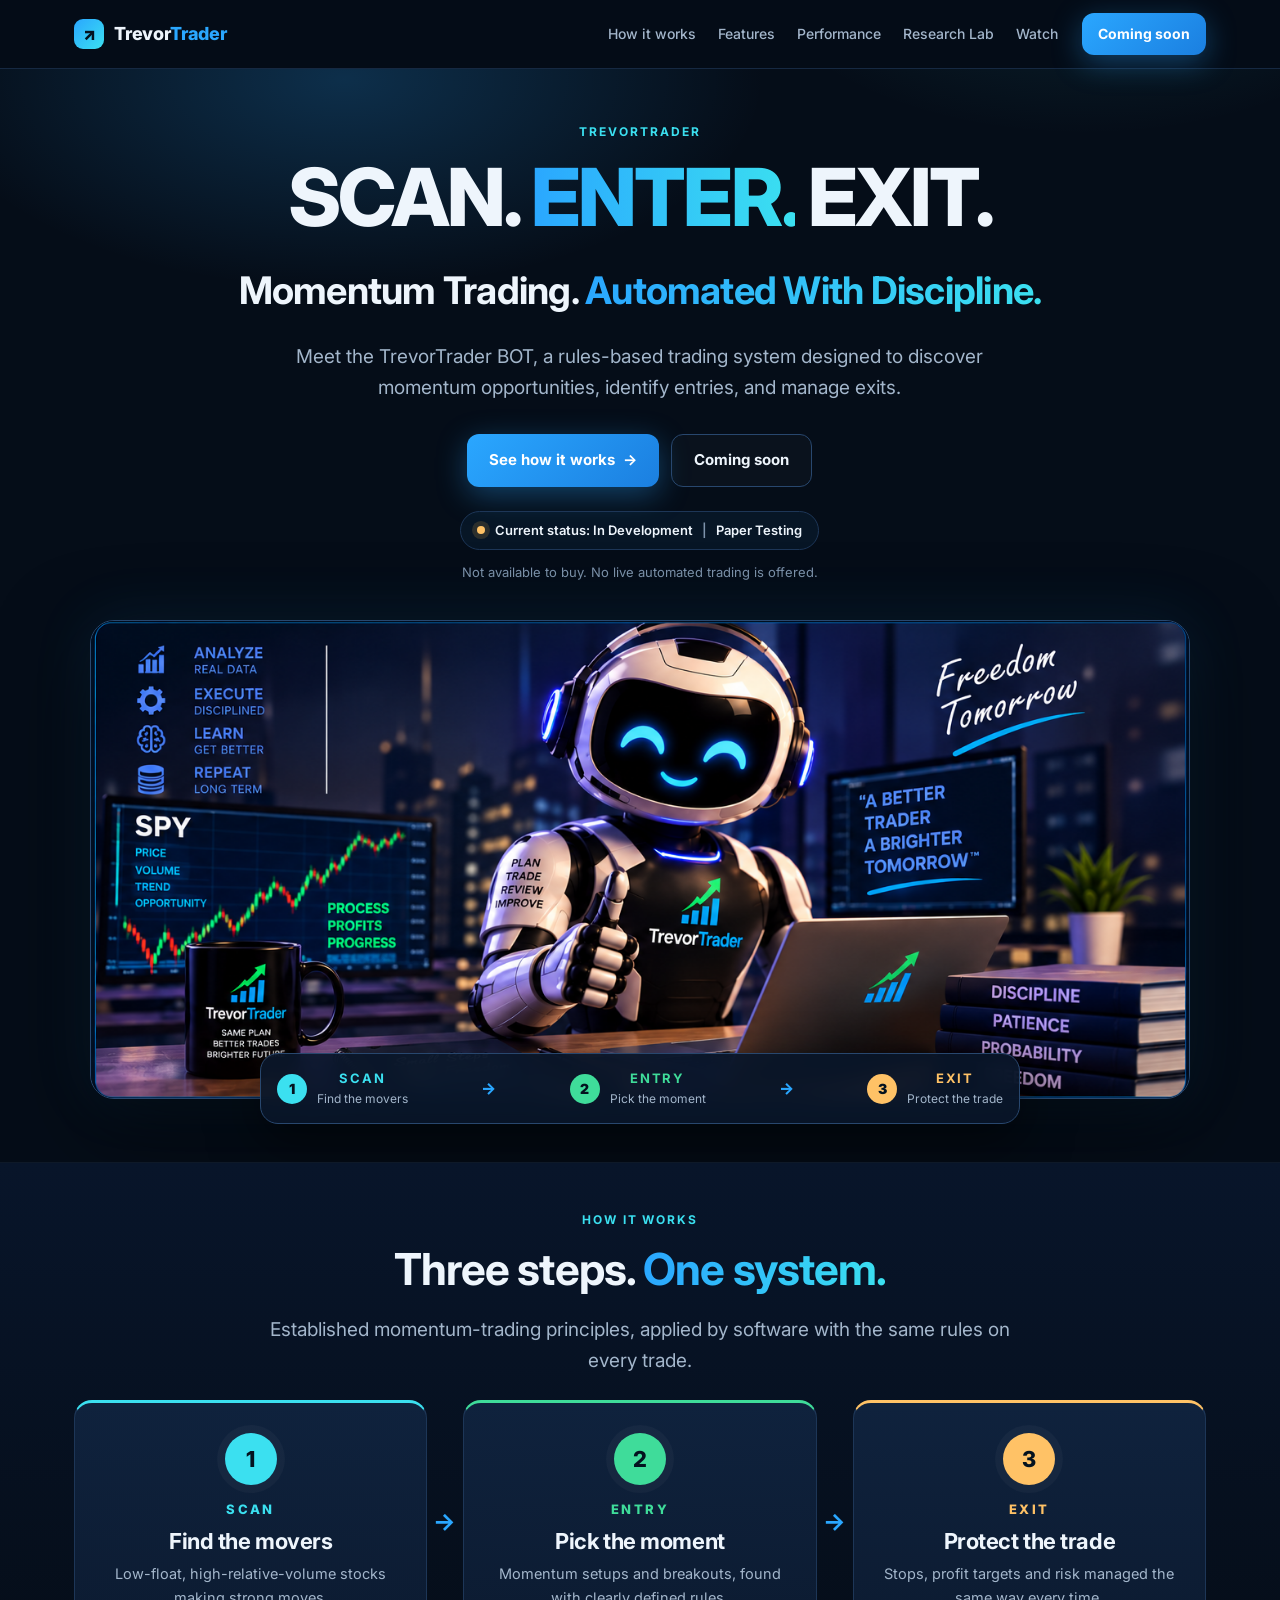
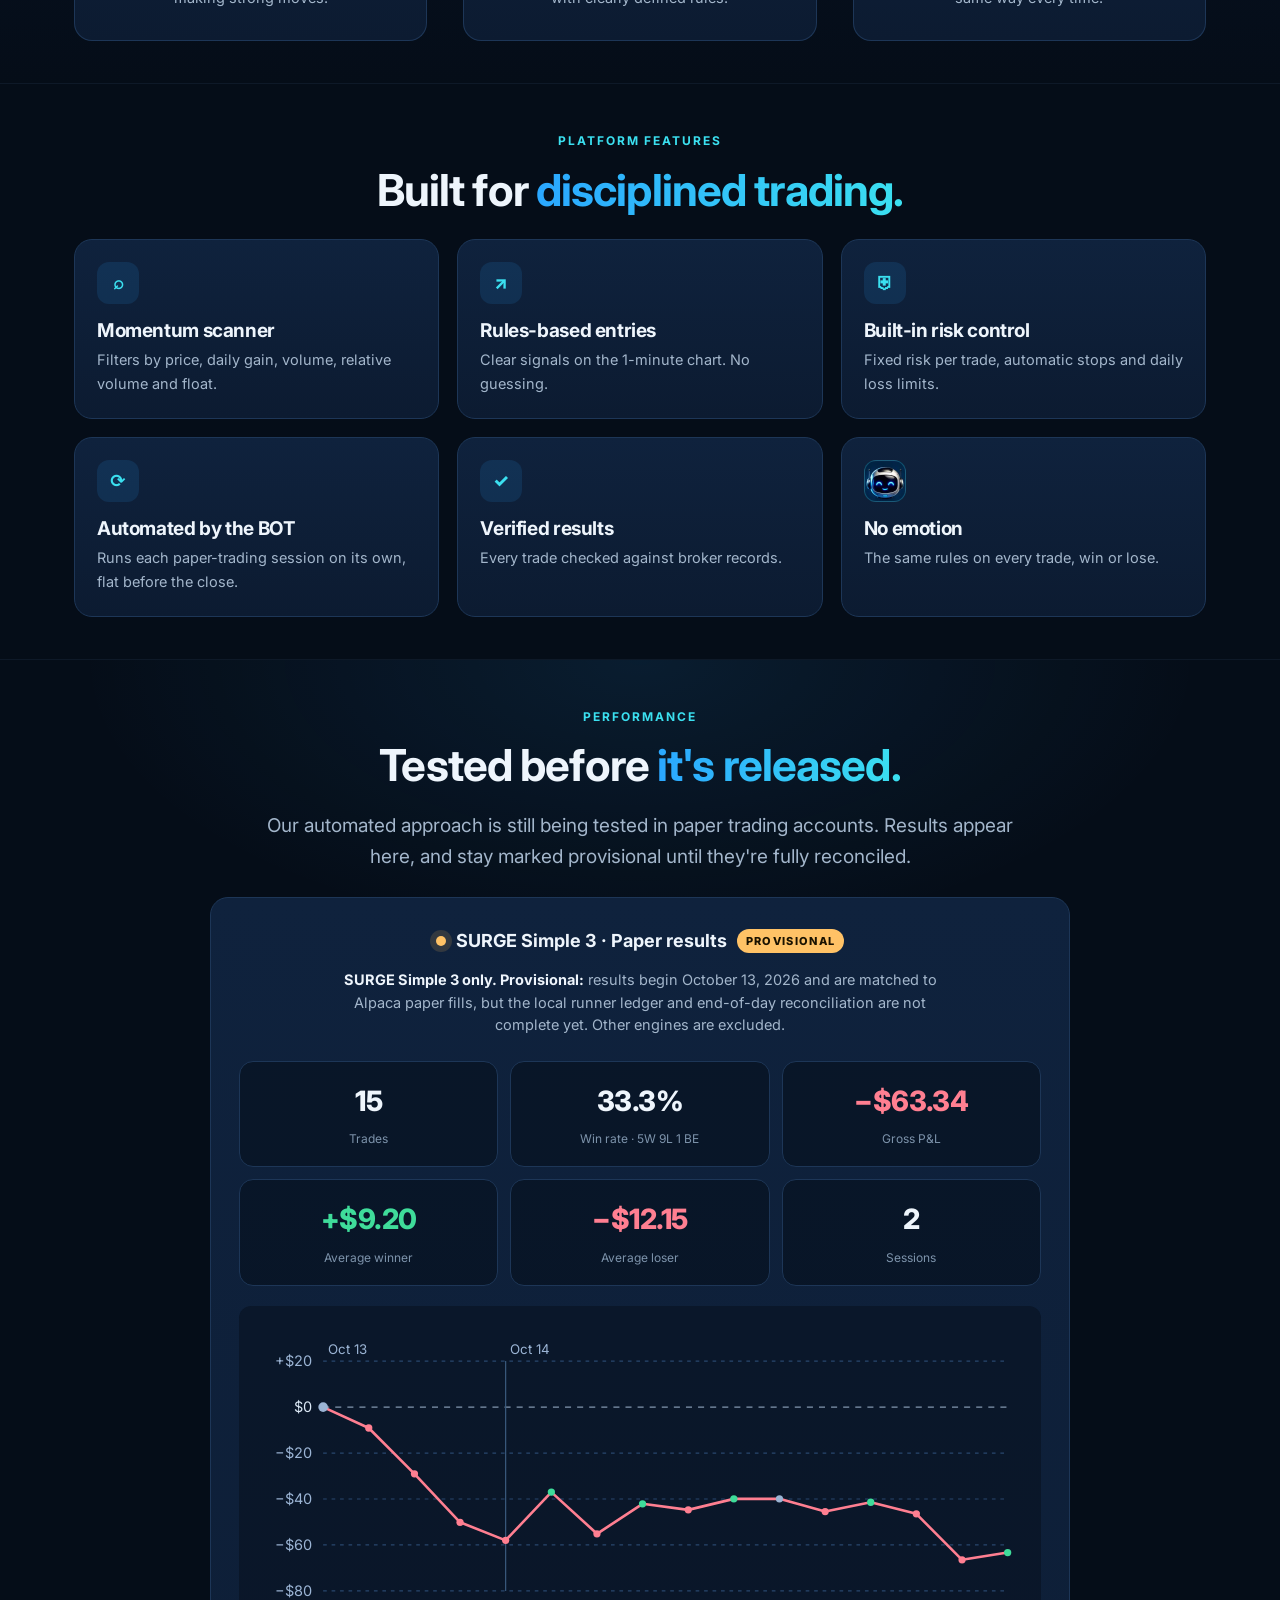
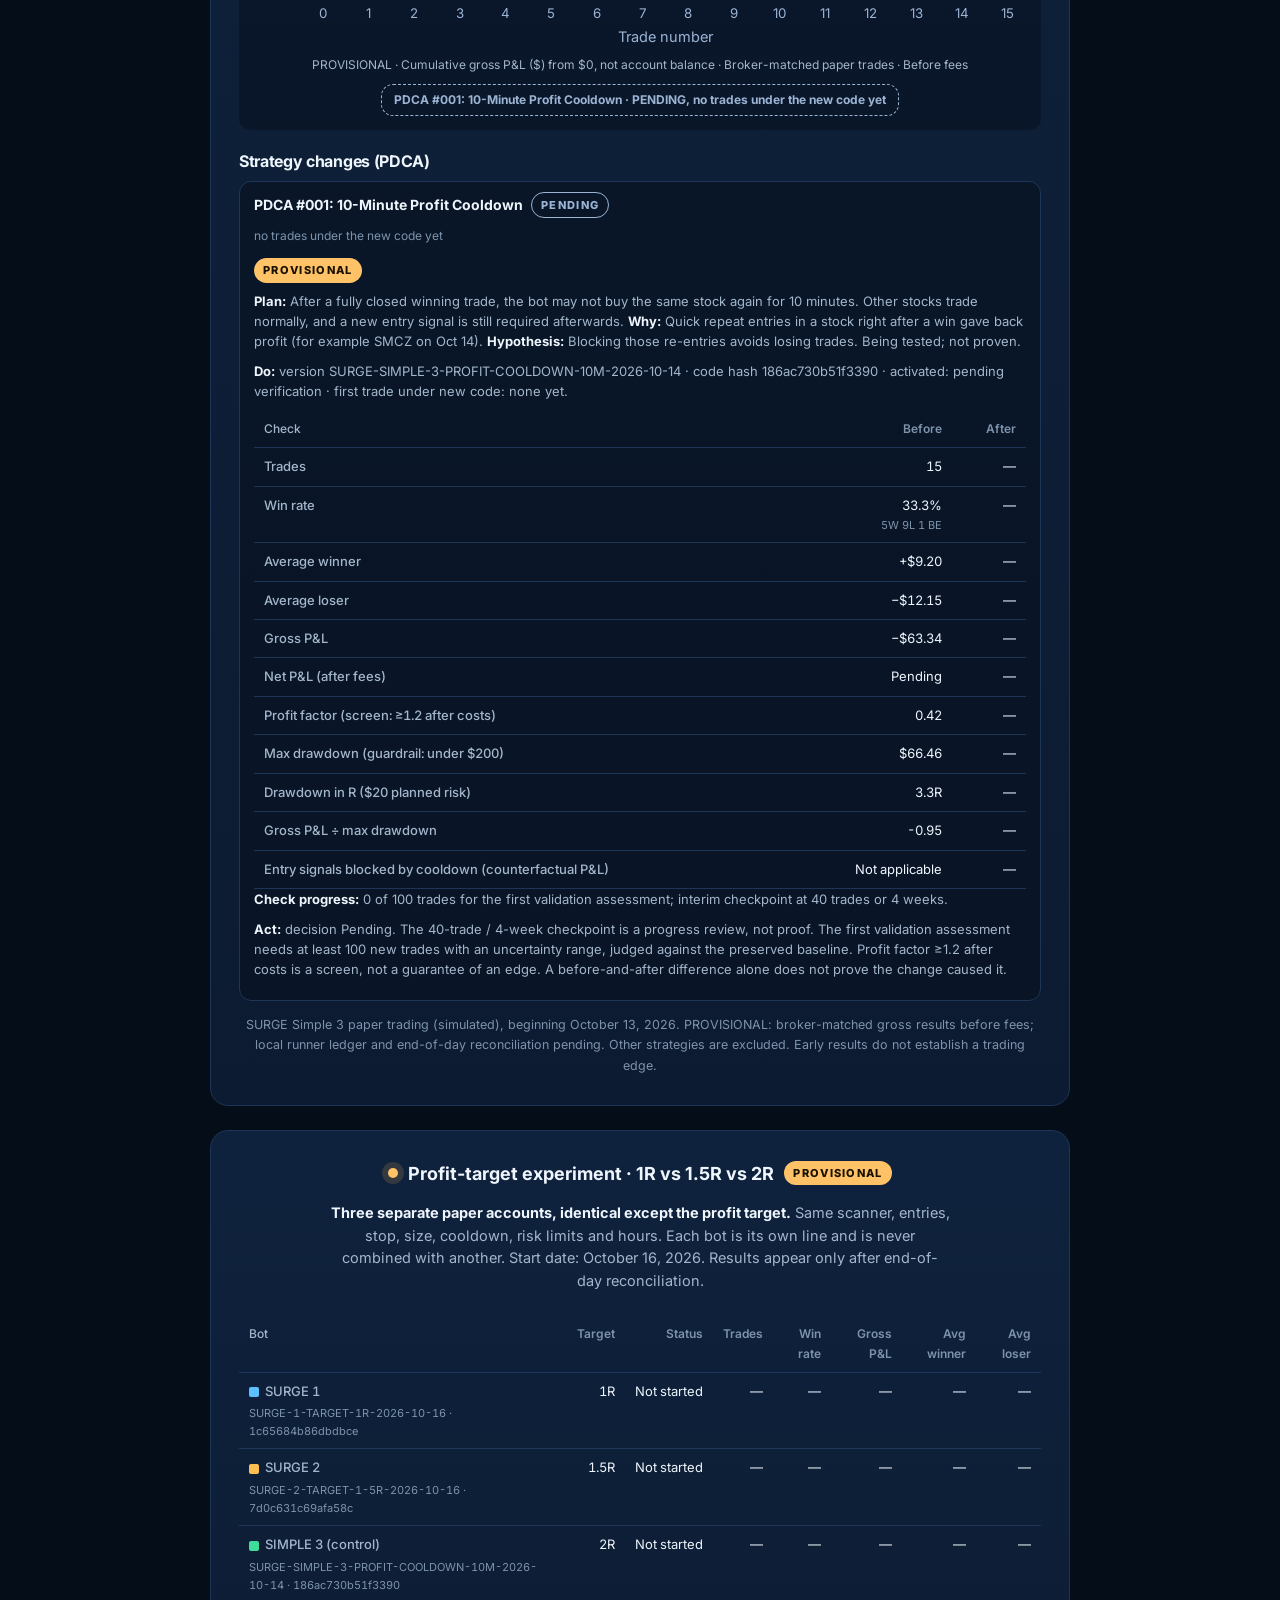
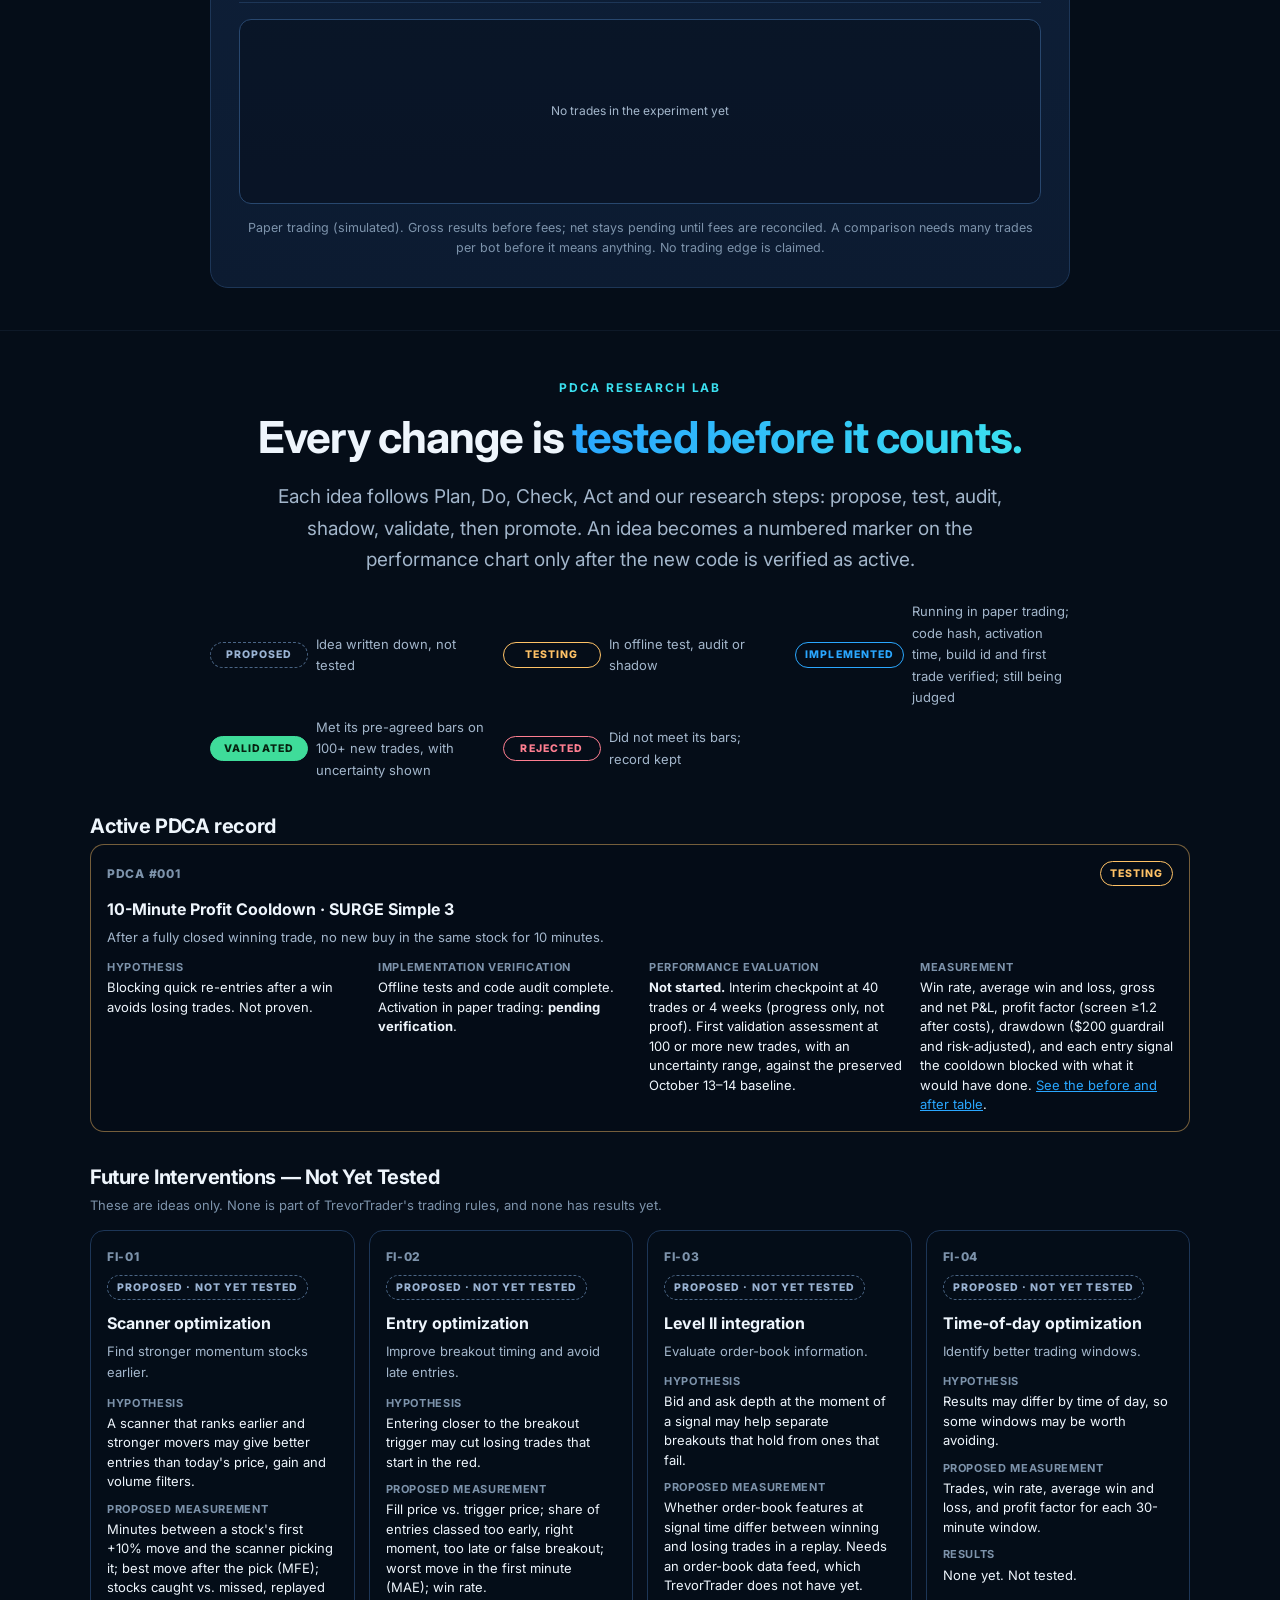
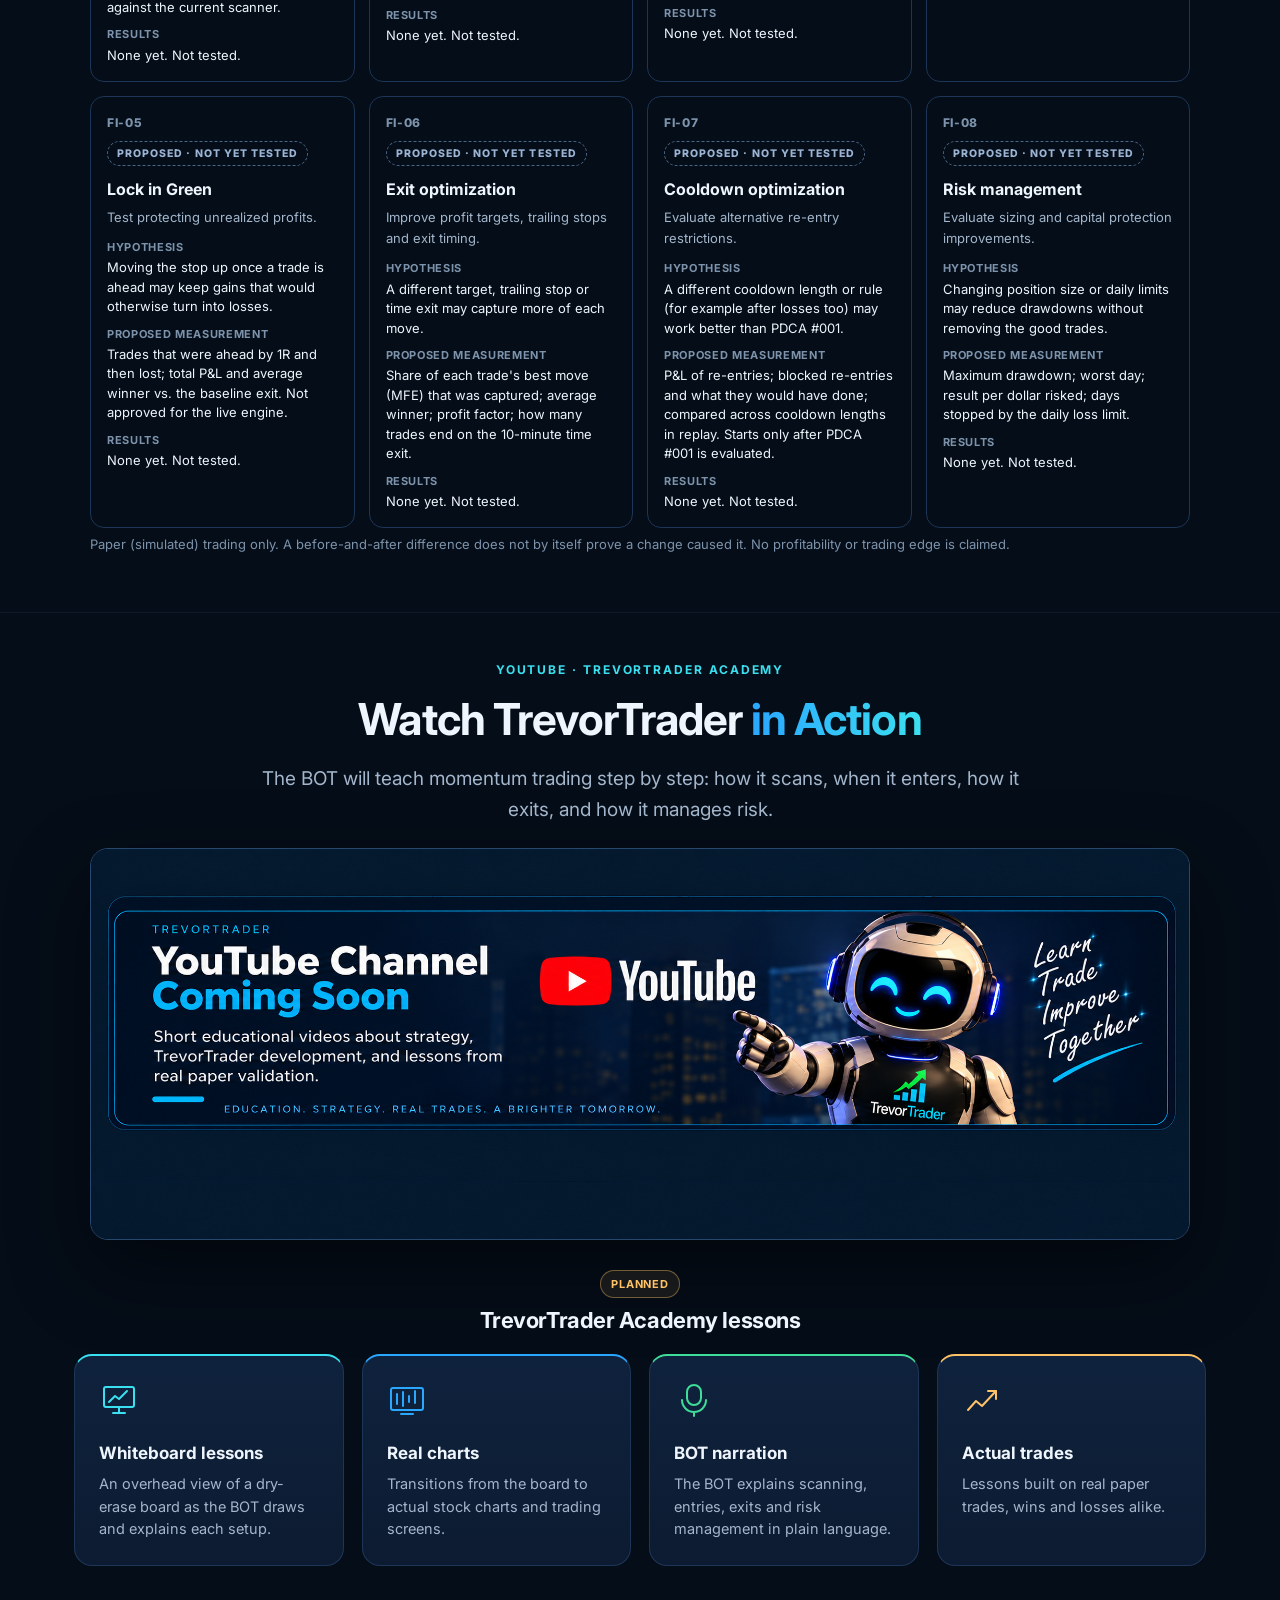
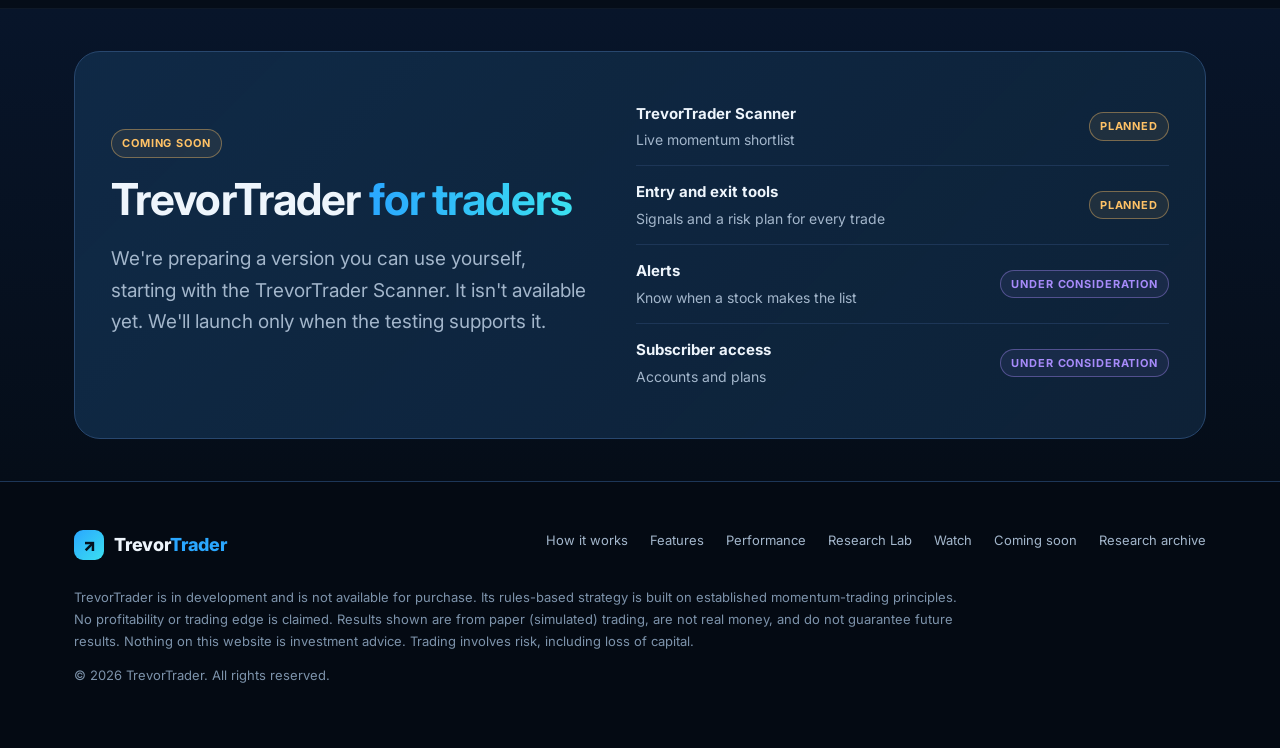
==== commit 6ecede15: "Add profit-target experiment card: SURGE 1 (1R), SURGE 2 (1.5R), Simple 3 (2R) from Oct 16 Three sep" ====
--- a/index.html
+++ b/index.html
@@ -13,7 +13,7 @@
 <link rel="preconnect" href="https://fonts.googleapis.com">
 <link rel="preconnect" href="https://fonts.gstatic.com" crossorigin>
 <link href="https://fonts.googleapis.com/css2?family=Inter:wght@400;500;600;700;800&display=swap" rel="stylesheet">
-<link rel="stylesheet" href="assets/tt-site-2026.css?v=20261015-surge3-prov">
+<link rel="stylesheet" href="assets/tt-site-2026.css?v=20261016-target-exp">
 </head>
 <body>
 <header class="top">
@@ -113,6 +113,13 @@
       <div class="spark"><svg viewBox="0 0 600 110" preserveAspectRatio="none" role="img" aria-label="SURGE Simple 3 cumulative gross P and L chart awaiting trades"><line x1="6" x2="594" y1="55" y2="55" stroke="#28476e" stroke-dasharray="3 4"/><circle cx="6" cy="55" r="4" fill="#3fdc9a"/></svg><small>Provisional · Broker-matched fills · Gross before fees</small></div>
       <div class="pdca" aria-live="polite"></div>
       <p class="foot">SURGE Simple 3 paper trading (simulated), beginning October 13, 2026. PROVISIONAL: broker-matched gross results before fees; local runner ledger and end-of-day reconciliation pending. Other strategies are excluded. Early results do not establish a trading edge.</p>
+    </div>
+    <div class="perf card tx" id="target-experiment" data-start="2026-10-16">
+      <div class="perf-status"><span class="dot dot-prov"></span><b class="perf-title">Profit-target experiment · 1R vs 1.5R vs 2R</b><span class="prov-badge">PROVISIONAL</span></div>
+      <p class="perf-scope"><b>Three separate paper accounts, identical except the profit target.</b> Same scanner, entries, stop, size, cooldown, risk limits and hours. Each bot is its own line and is never combined with another. Start date: October 16, 2026. Results appear only after end-of-day reconciliation.</p>
+      <div class="pdca-scroll"><table class="pdca-table tx-table"><thead><tr><th scope="col">Bot</th><th scope="col">Target</th><th scope="col">Status</th><th scope="col">Trades</th><th scope="col">Win rate</th><th scope="col">Gross P&amp;L</th><th scope="col">Avg winner</th><th scope="col">Avg loser</th></tr></thead><tbody></tbody></table></div>
+      <div class="spark tx-spark"><small>No trades in the experiment yet</small></div>
+      <p class="foot">Paper trading (simulated). Gross results before fees; net stays pending until fees are reconciled. A comparison needs many trades per bot before it means anything. No trading edge is claimed.</p>
     </div>
   </div>
 </section>
@@ -375,8 +382,58 @@
     });
     pdca.innerHTML=(CHANGES.length?'<h3 class="pdca-head">Strategy changes (PDCA)</h3>':'')+html;
     /* Clicking a chart marker or pending chip opens its record. */
-    box.addEventListener('click',function(e){var a=e.target.closest&&e.target.closest('a[href^="#pdca-"]');if(!a)return;
+    document.addEventListener('click',function(e){var a=e.target.closest&&e.target.closest('a[href^="#pdca-"]');if(!a)return;
       var el=document.getElementById(a.getAttribute('href').slice(1));if(!el)return;e.preventDefault();el.open=true;el.scrollIntoView({behavior:'smooth',block:'start'});el.querySelector('summary').focus()});
+  }).catch(function(){});
+})();
+</script>
+<script>
+/* Profit-target experiment (Oct 16, 2026 onward): SURGE 1 (1R), SURGE 2 (1.5R) and SURGE Simple 3 (2R, control),
+   three separate paper accounts identical except the target. One line per bot, never combined. Only sessions and
+   trades that end-of-day reconciliation marked reconciled or broker_matched are shown; a bot with none reads
+   "Not started". Gross before fees. */
+(function(){
+  var box=document.getElementById('target-experiment');
+  if(!box||!window.fetch)return;
+  var START=box.getAttribute('data-start');
+  var BOTS=[
+    {id:'surge-1-target-1r',label:'SURGE 1',target:'1R',color:'#5bc0ff',version:'SURGE-1-TARGET-1R-2026-10-16',code_hash:'1c65684b86dbdbce'},
+    {id:'surge-2-target-1-5r',label:'SURGE 2',target:'1.5R',color:'#ffbe50',version:'SURGE-2-TARGET-1-5R-2026-10-16',code_hash:'7d0c631c69afa58c'},
+    {id:'surge-simple-3',label:'SIMPLE 3 (control)',target:'2R',color:'#3fdc9a',version:'SURGE-SIMPLE-3-PROFIT-COOLDOWN-10M-2026-10-14',code_hash:'186ac730b51f3390'}];
+  var OK=['reconciled','broker_matched'];
+  function money(v){return (v<-.005?'\u2212':v>.005?'+':'')+'$'+Math.abs(v).toFixed(2)}
+  function esc(x){return String(x).replace(/&/g,'&amp;').replace(/</g,'&lt;').replace(/"/g,'&quot;')}
+  fetch('data/evidence-history.json',{cache:'no-cache'}).then(function(r){if(!r.ok)throw Error('evidence unavailable');return r.json()}).then(function(d){
+    var rows='',series=[];
+    BOTS.forEach(function(b){
+      var eng=(d.engines||[]).filter(function(e){return e.id===b.id})[0];
+      var days=((eng&&eng.sessions)||[]).filter(function(x){return x.date>=START&&(OK.indexOf(x.status)>=0||x.status==='valid_zero_trade')});
+      var t=(d.trades||[]).filter(function(x){return x.engine===b.id&&x.session>=START&&OK.indexOf(x.status)>=0})
+        .sort(function(a,c){return a.session.localeCompare(c.session)||String(a.exit_pt).localeCompare(String(c.exit_pt))});
+      var g=t.map(function(x){return Number(x.gross)}),w=g.filter(function(v){return v>0.005}),l=g.filter(function(v){return v<-0.005});
+      var sum=g.reduce(function(a,c){return a+c},0),avg=function(a){return a.reduce(function(x,y){return x+y},0)/a.length};
+      var status=days.length?days.length+' session'+(days.length>1?'s':''):'Not started';
+      rows+='<tr><th scope="row"><span class="tx-key" style="background:'+b.color+'"></span>'+esc(b.label)+'<small>'+esc(b.version)+' \u00b7 '+esc(b.code_hash)+'</small></th><td>'+b.target+'</td><td>'+status+'</td><td>'+(days.length?t.length:'\u2014')+'</td>'+
+        '<td>'+(t.length?(100*w.length/t.length).toFixed(1)+'%':'\u2014')+'</td><td>'+(t.length?money(sum):'\u2014')+'</td>'+
+        '<td>'+(w.length?money(avg(w)):'\u2014')+'</td><td>'+(l.length?money(avg(l)):'\u2014')+'</td></tr>';
+      if(t.length){var run=0,pts=[0];g.forEach(function(v){run+=v;pts.push(run)});series.push({b:b,pts:pts})}
+    });
+    box.querySelector('tbody').innerHTML=rows;
+    if(!series.length)return;
+    var all=[].concat.apply([0],series.map(function(s){return s.pts})),lo=Math.min.apply(null,all),hi=Math.max.apply(null,all);
+    var N=Math.max.apply(null,series.map(function(s){return s.pts.length-1}));
+    var step=[5,10,20,25,50,100,250,500].filter(function(s){return (Math.ceil(hi/s)-Math.floor(lo/s))<=6})[0]||1000;
+    lo=Math.floor(lo/step)*step;hi=Math.ceil(hi/step)*step;if(hi===lo)hi=lo+step;
+    var ph=box.querySelector('.tx-spark'),narrow=ph.clientWidth<480,W=narrow?340:640,H=narrow?280:250,L=narrow?48:58,R=12,T=16,B=44,pw=W-L-R,phh=H-T-B;
+    var X=function(i){return L+i/Math.max(1,N)*pw},Y=function(v){return T+(hi-v)/(hi-lo)*phh};
+    var svg='<svg viewBox="0 0 '+W+' '+H+'" class="perf-chart" role="img" aria-label="Cumulative gross P and L by trade number for each bot in the profit-target experiment">';
+    for(var v=lo;v<=hi+1e-9;v+=step){var py=Y(v).toFixed(1);
+      svg+='<line x1="'+L+'" x2="'+(W-R)+'" y1="'+py+'" y2="'+py+'" stroke="'+(v===0?'#a0b7d0':'#28476e')+'" stroke-dasharray="'+(v===0?'5 5':'3 4')+'"/>'+
+        '<text x="'+(L-9)+'" y="'+(+py+4)+'" text-anchor="end" fill="#9bb4d4" font-size="12">'+(v<0?'\u2212':v>0?'+':'')+'$'+Math.abs(v)+'</text>';}
+    series.forEach(function(s){
+      svg+='<path d="'+s.pts.map(function(v,i){return(i?'L':'M')+X(i).toFixed(1)+' '+Y(v).toFixed(1)}).join(' ')+'" stroke="'+s.b.color+'" fill="none" stroke-width="2.4" stroke-linejoin="round"><title>'+esc(s.b.label+' ('+s.b.target+'): '+money(s.pts[s.pts.length-1])+' after '+(s.pts.length-1)+' trades')+'</title></path>';});
+    svg+='<text x="'+(L+pw/2)+'" y="'+(H-6)+'" text-anchor="middle" fill="#9bb4d4" font-size="12">Trade number (each bot counted separately)</text></svg>';
+    ph.innerHTML=svg+'<small>PROVISIONAL \u00b7 Cumulative gross P&amp;L ($) per bot from $0 \u00b7 Paper trades \u00b7 Before fees</small>';
   }).catch(function(){});
 })();
 </script>
--- a/assets/tt-site-2026.css
+++ b/assets/tt-site-2026.css
@@ -441,7 +441,7 @@
 .pdca-table th,.pdca-table td{padding:8px 10px;border-bottom:1px solid var(--line);text-align:right;vertical-align:top}
 .pdca-table th[scope=row],.pdca-table thead th:first-child{text-align:left;color:var(--muted);font-weight:500}
 .pdca-table thead th{color:var(--dim);font-size:12px;font-weight:600}.pdca-table small{display:block;color:var(--dim);font-size:11px}
-.pdca-head{font-size:15px;margin:0 0 8px}.pdca-item{scroll-margin-top:90px;border:1px solid var(--line);border-radius:12px;padding:10px 14px;margin:0 0 10px;background:rgba(5,13,24,.45)}
+.pdca-head{font-size:15px;margin:0 0 8px}.pdca-item{border:1px solid var(--line);border-radius:12px;padding:10px 14px;margin:0 0 10px;background:rgba(5,13,24,.45)}
 .pdca-item summary{cursor:pointer;display:flex;flex-wrap:wrap;align-items:center;gap:8px;font-weight:700;font-size:14px;list-style:revert}
 .pdca-item summary:focus-visible{outline:2px solid var(--amber);outline-offset:3px;border-radius:6px}.pdca-sum{flex-basis:100%;font-weight:400;font-size:12px;color:var(--dim)}
 .pdca-item[open]>summary{margin-bottom:10px}.pdca-item>.prov-badge{display:inline-block;margin-bottom:8px}
@@ -461,3 +461,11 @@
 .lab-card dl{margin:0;display:grid;gap:8px}.lab-card dt{font-size:11px;font-weight:700;color:var(--dim);text-transform:uppercase;letter-spacing:.06em}.lab-card dd{margin:2px 0 0;font-size:13px;color:var(--text);line-height:1.5}
 .lab-card a{color:var(--blue);text-decoration:underline}
 .lab-active{max-width:1100px;margin:0 auto;border-color:rgba(255,194,102,.45)}.lab-active dl{grid-template-columns:repeat(auto-fit,minmax(230px,1fr));gap:10px 18px}
+/* Keep anchored sections and PDCA records clear of the sticky top bar (69px) */
+html{scroll-padding-top:84px}
+
+/* Profit-target experiment (Oct 16, 2026) */
+.tx-table td{white-space:nowrap}
+.tx-table th small{display:block;color:var(--dim);font-weight:400;font-size:11px;margin-top:2px}
+.tx-key{display:inline-block;width:10px;height:10px;border-radius:2px;margin-right:6px;vertical-align:middle}
+#performance .tx-spark{margin-top:16px}
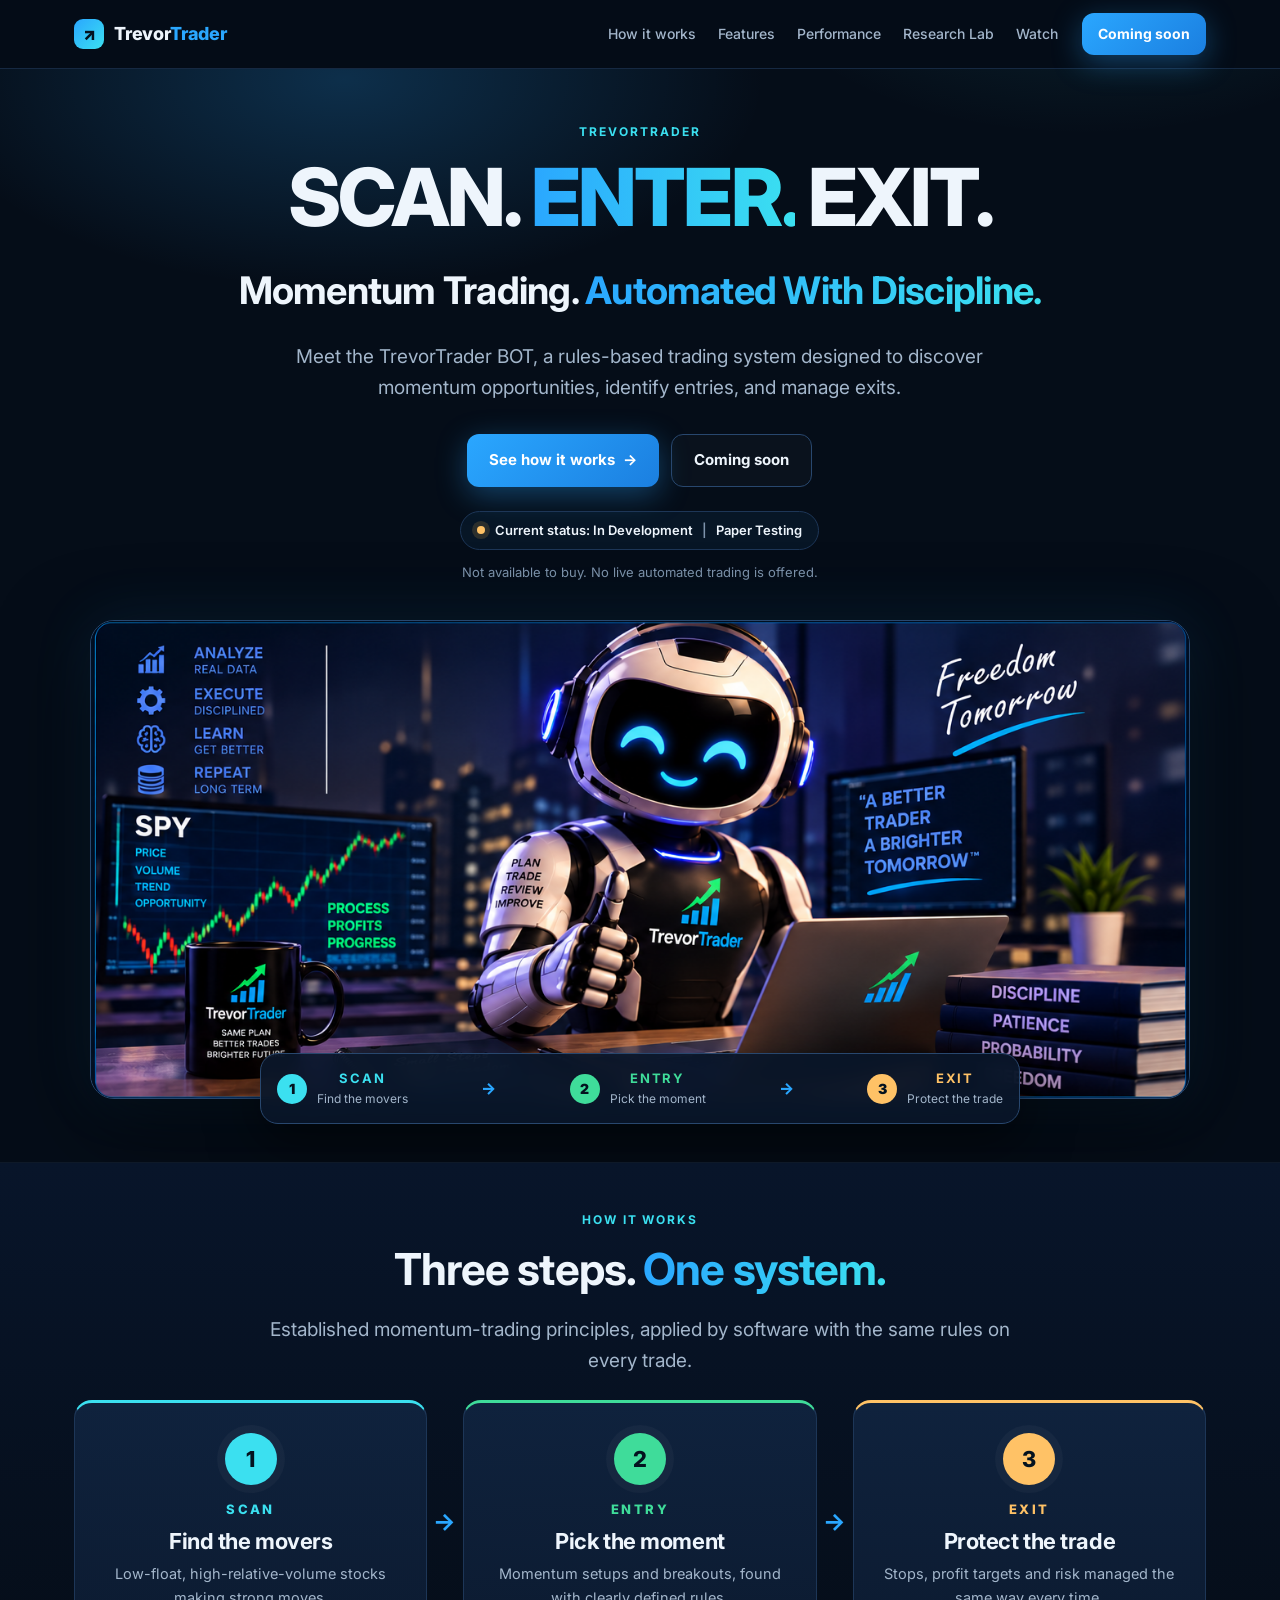
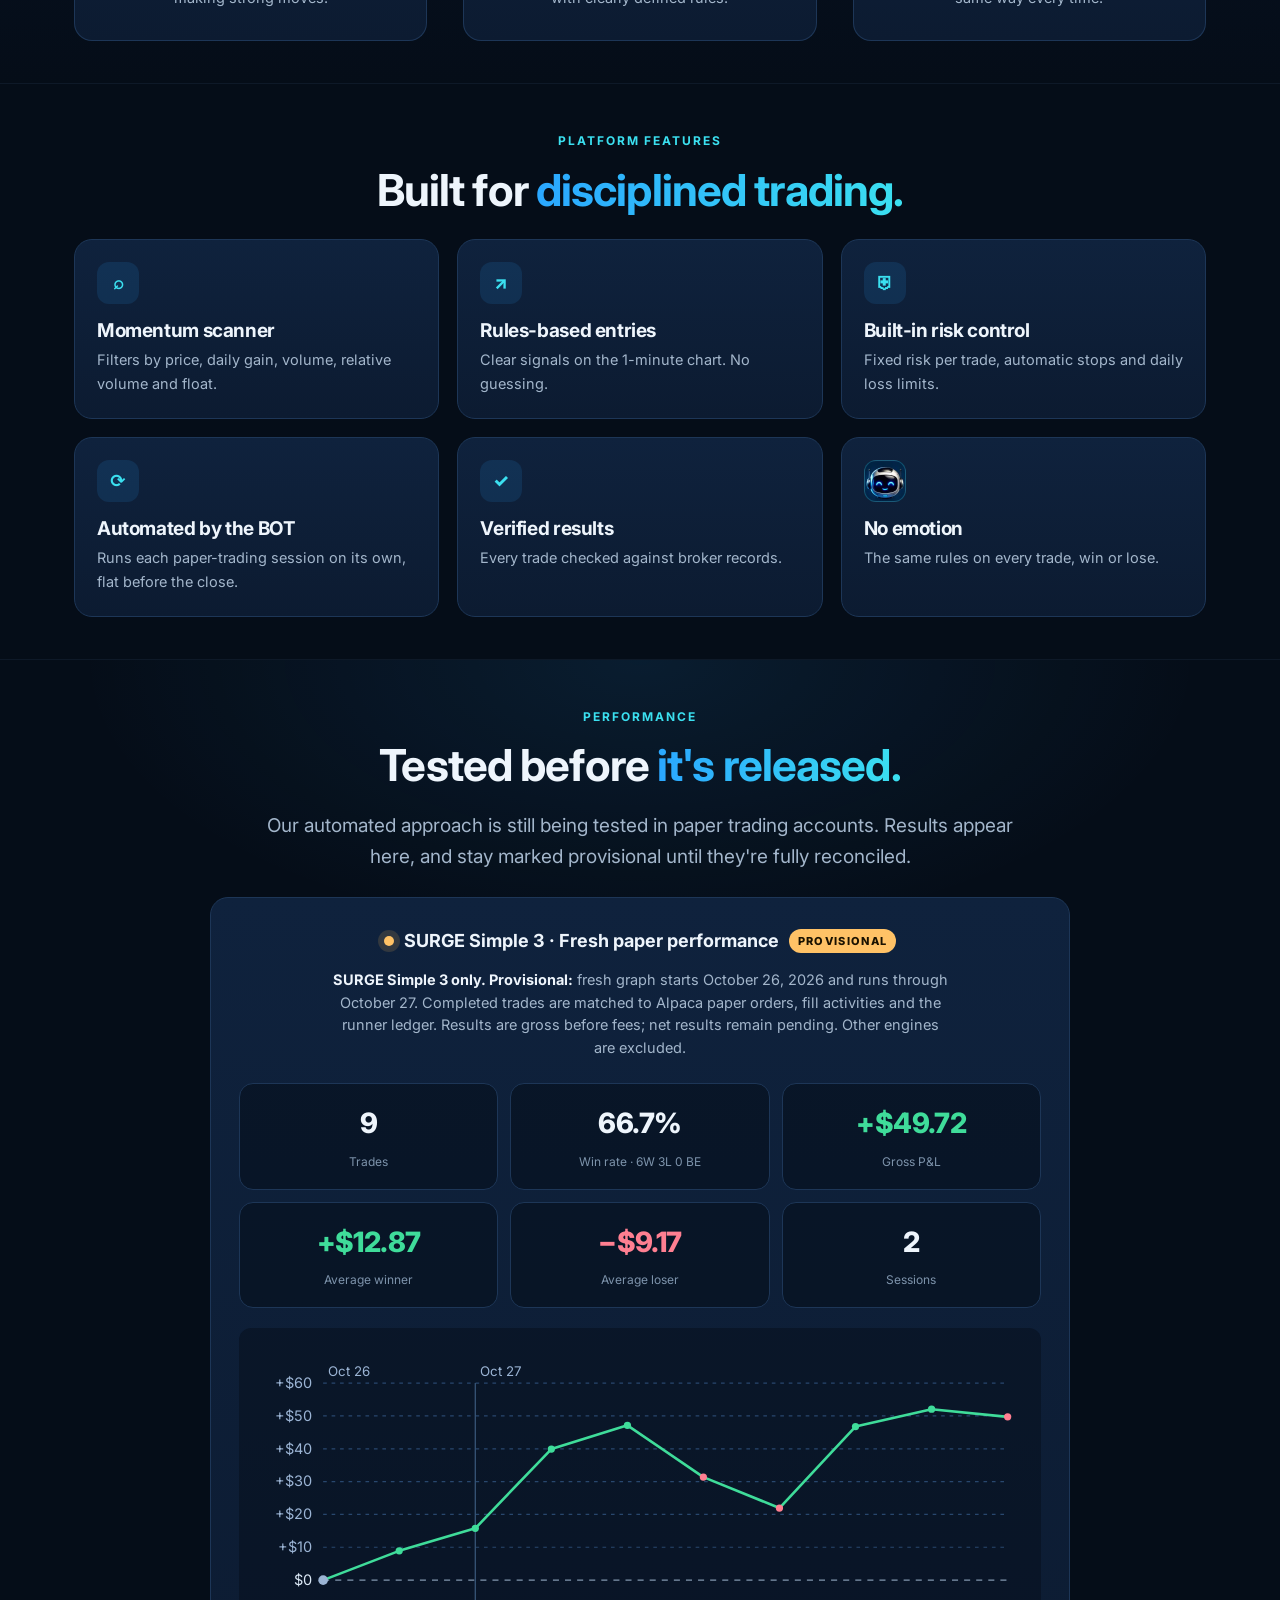
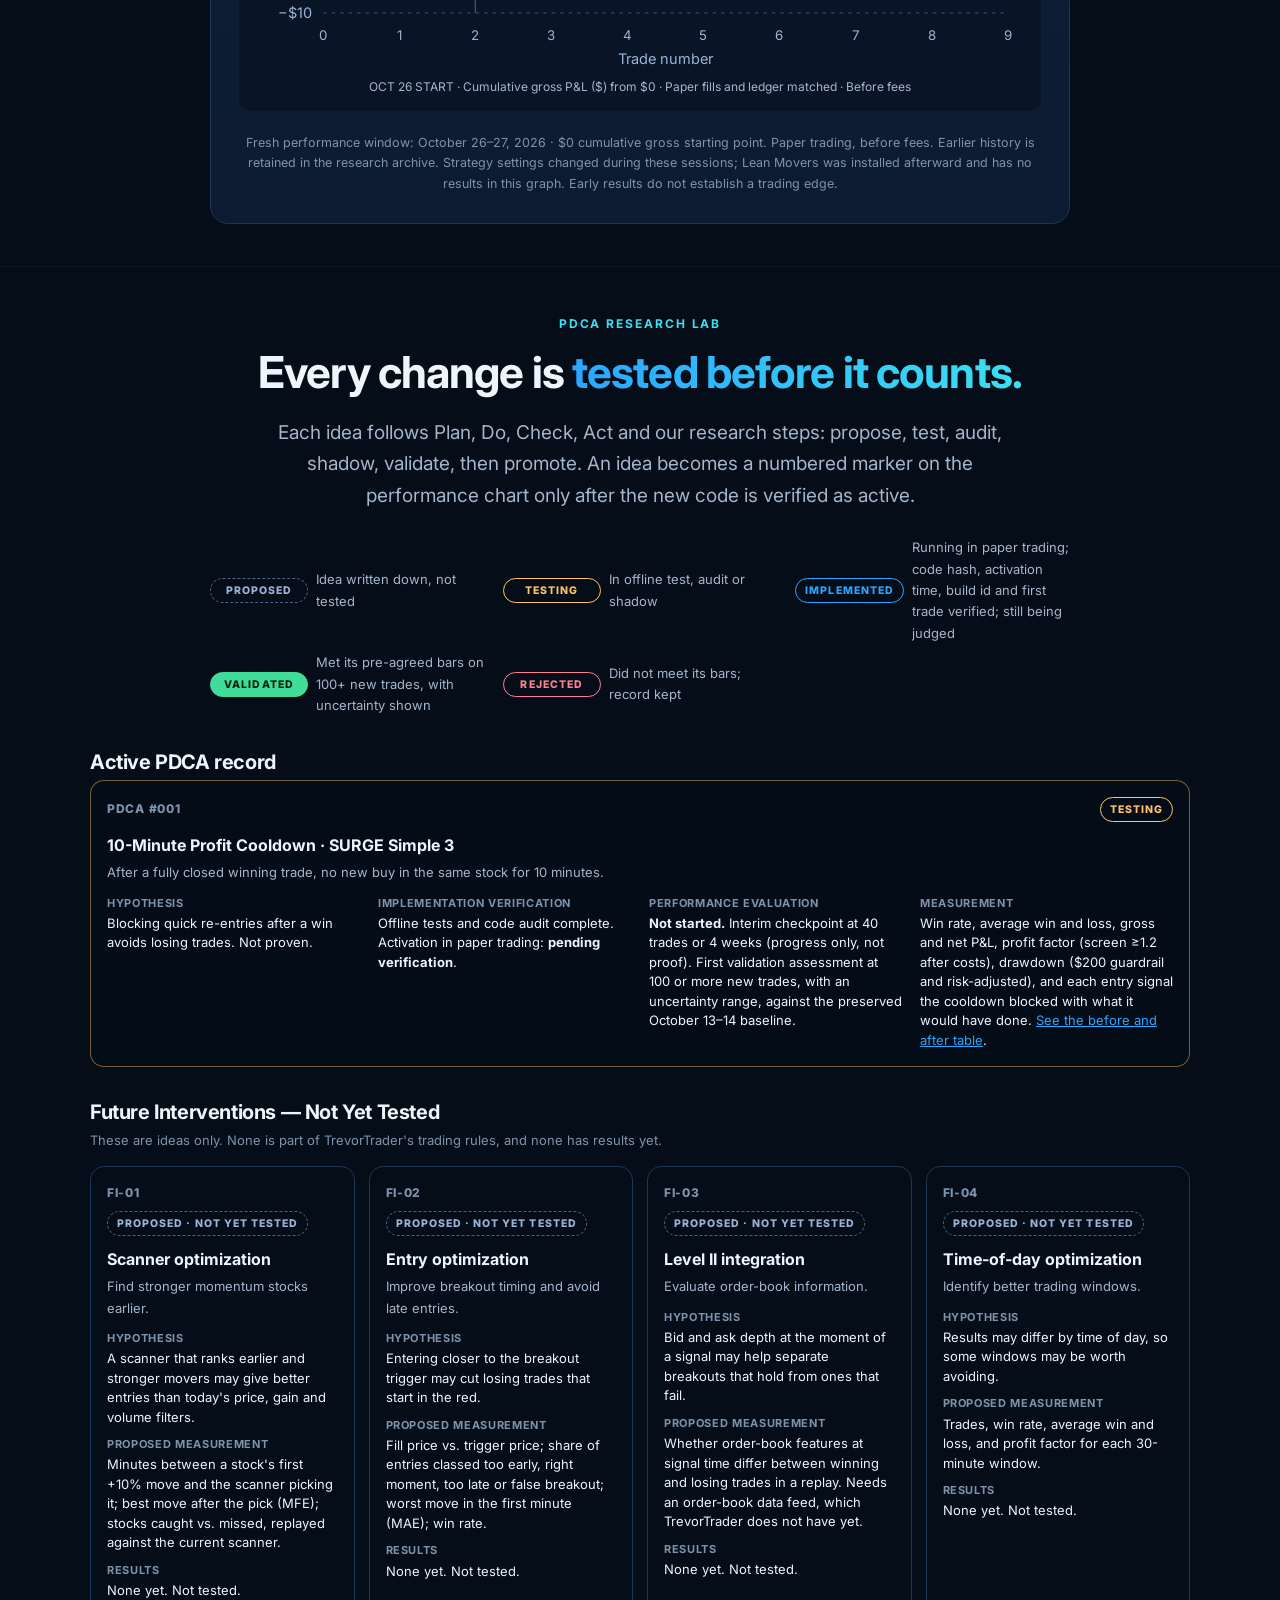
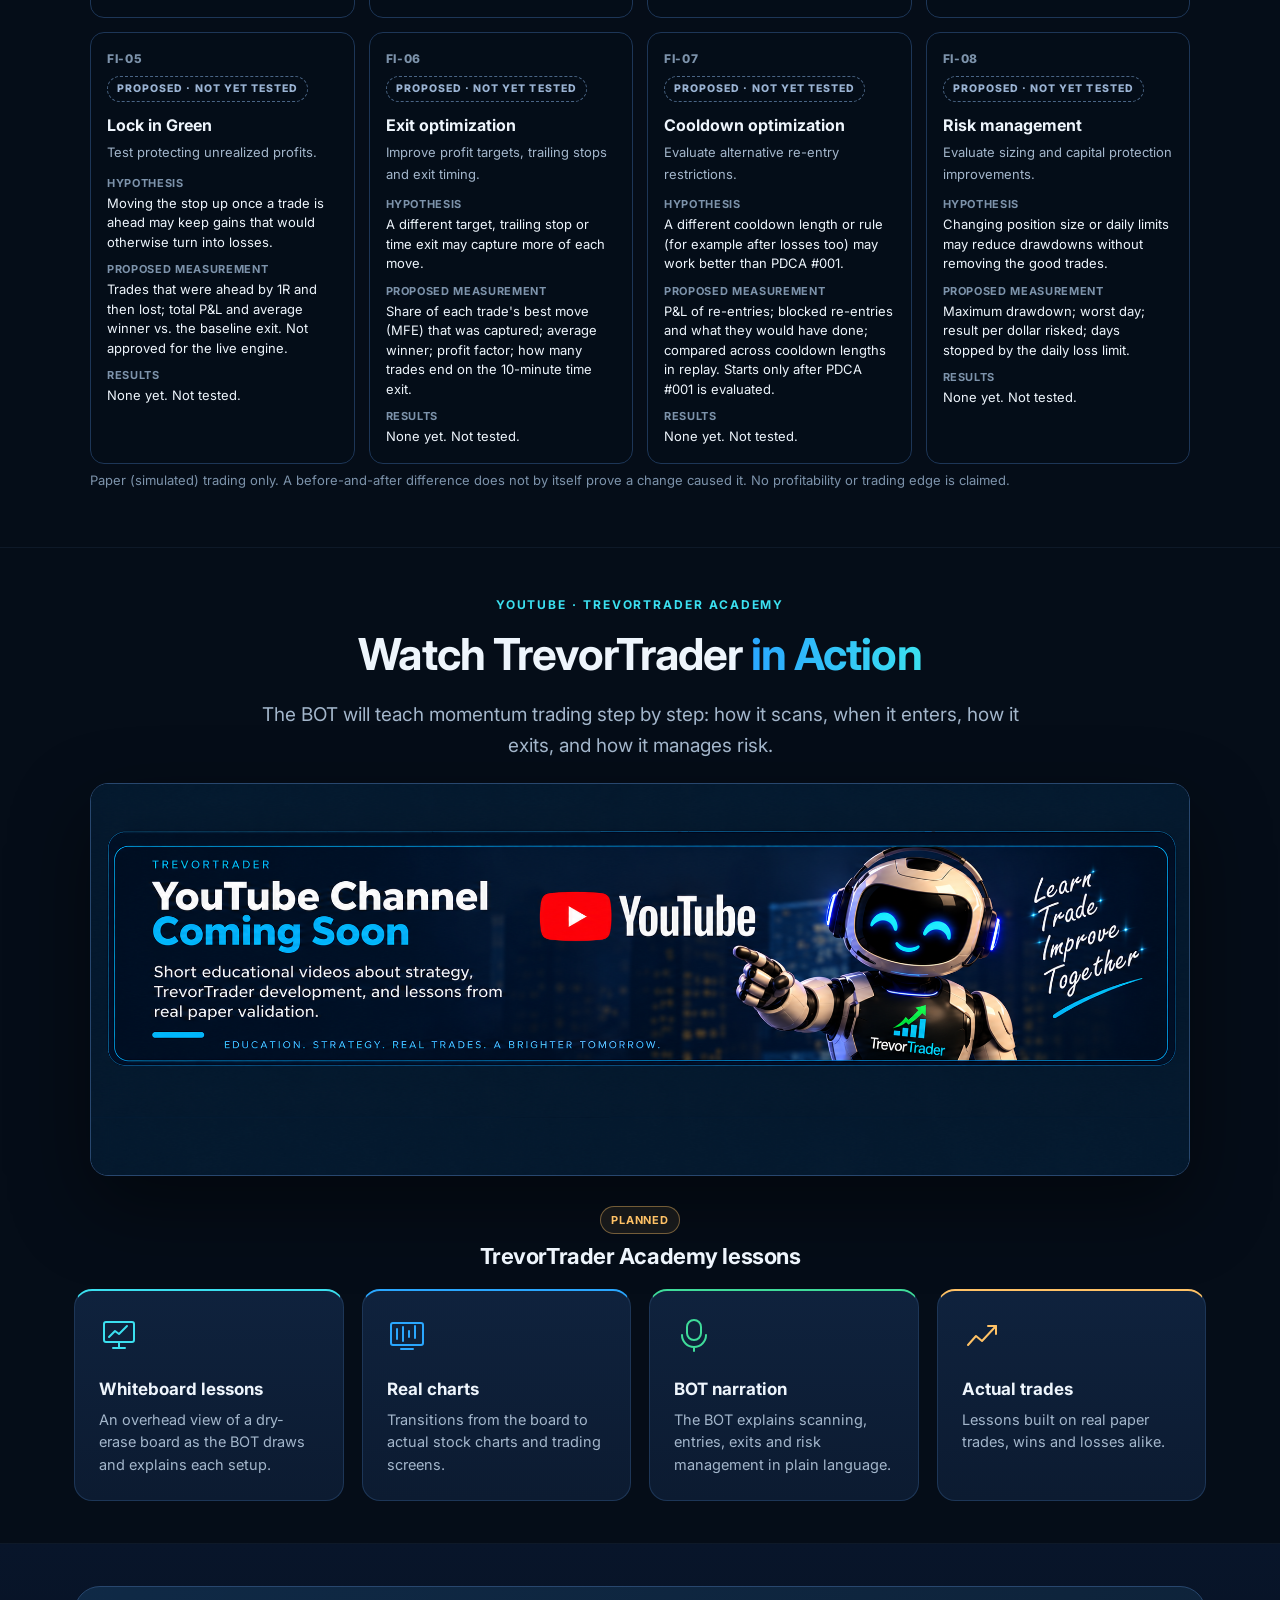
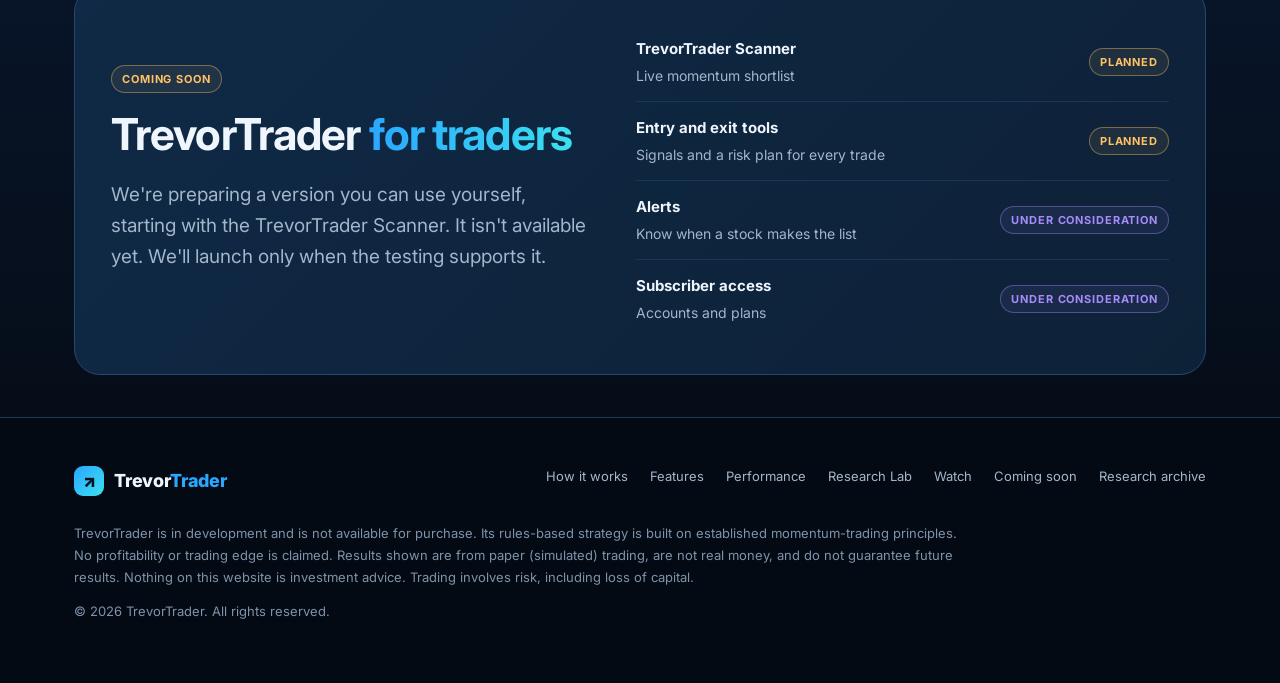
==== commit 4805cac5: "Refresh Simple 3 performance graph from October 26 through October 27 Match nine completed paper tra" ====
--- a/index.html
+++ b/index.html
@@ -1,441 +1,379 @@
-<!DOCTYPE html>
-<html lang="en">
-<head>
-<meta charset="utf-8">
-<meta name="viewport" content="width=device-width, initial-scale=1">
-<title>TrevorTrader | Scan. Enter. Exit. Momentum Trading, Automated With Discipline.</title>
-<meta name="description" content="Meet the TrevorTrader BOT, a rules-based momentum trading system that scans, enters and exits with discipline. In development and paper testing.">
-<meta property="og:type" content="website">
-<meta property="og:title" content="TrevorTrader | Scan. Enter. Exit.">
-<meta property="og:description" content="Momentum trading, automated with discipline. In development and paper testing.">
-<meta property="og:image" content="https://trevortrader.com/assets/trevortrader-ai-bot-v1.png">
-<link rel="icon" type="image/svg+xml" href="favicon.svg">
-<link rel="preconnect" href="https://fonts.googleapis.com">
-<link rel="preconnect" href="https://fonts.gstatic.com" crossorigin>
-<link href="https://fonts.googleapis.com/css2?family=Inter:wght@400;500;600;700;800&display=swap" rel="stylesheet">
-<link rel="stylesheet" href="assets/tt-site-2026.css?v=20261016-target-exp">
-</head>
-<body>
-<header class="top">
-  <div class="wrap">
-    <a class="brand" href="#top" aria-label="TrevorTrader home"><span class="mark">↗</span><span>Trevor<span class="blue">Trader</span></span></a>
-    <nav aria-label="Main navigation">
-      <a href="#how-it-works">How it works</a>
-      <a href="#features">Features</a>
-      <a href="#performance">Performance</a>
-      <a href="#research-lab">Research Lab</a>
-      <a href="#watch">Watch</a>
-    </nav>
-    <a class="btn btn-primary" href="#coming-soon">Coming soon</a>
-  </div>
-</header>
-
-<main id="top">
-<section class="hero">
-  <div class="wrap hero-grid">
-    <div>
-      <p class="eyebrow">TrevorTrader</p>
-      <h1>SCAN. <span class="grad">ENTER.</span> EXIT.</h1>
-      <p class="tagline">Momentum Trading. <span class="grad">Automated With Discipline.</span></p>
-      <p class="lede">Meet the TrevorTrader BOT, a rules-based trading system designed to discover momentum opportunities, identify entries, and manage exits.</p>
-      <div class="cta">
-        <a class="btn btn-primary" href="#how-it-works">See how it works <span aria-hidden="true">→</span></a>
-        <a class="btn btn-ghost" href="#coming-soon">Coming soon</a>
-      </div>
-      <p class="status-pill"><span class="dot"></span><span>Current status: In Development <span class="sep" aria-hidden="true">|</span> Paper Testing</span></p>
-      <p class="hero-note">Not available to buy. No live automated trading is offered.</p>
-    </div>
-    <div class="hero-art">
-      <figure class="botframe"><img src="assets/trevortrader-ai-bot-v1.png" width="1343" height="583" alt="The TrevorTrader bot at its trading desk" fetchpriority="high"></figure>
-      <div class="flowcard" role="img" aria-label="Scan, then entry, then exit">
-        <div style="--c:var(--cyan)"><i>1</i><b>SCAN</b><small>Find the movers</small></div>
-        <span aria-hidden="true">→</span>
-        <div style="--c:var(--green)"><i>2</i><b>ENTRY</b><small>Pick the moment</small></div>
-        <span aria-hidden="true">→</span>
-        <div style="--c:var(--amber)"><i>3</i><b>EXIT</b><small>Protect the trade</small></div>
-      </div>
-    </div>
-  </div>
-</section>
-
-<section class="split" id="how-it-works">
-  <span id="system" aria-hidden="true"></span><span id="strategies" aria-hidden="true"></span>
-  <div class="wrap">
-    <div class="center">
-      <p class="eyebrow">How it works</p>
-      <h2>Three steps. <span class="grad">One system.</span></h2>
-      <p class="lede">Established momentum-trading principles, applied by software with the same rules on every trade.</p>
-    </div>
-    <ol class="steps3">
-      <li class="card" style="--c:var(--cyan)"><span class="n">1</span><span class="k">SCAN</span><h3>Find the movers</h3><p>Low-float, high-relative-volume stocks making strong moves.</p></li>
-      <li class="card" style="--c:var(--green)"><span class="n">2</span><span class="k">ENTRY</span><h3>Pick the moment</h3><p>Momentum setups and breakouts, found with clearly defined rules.</p></li>
-      <li class="card" style="--c:var(--amber)"><span class="n">3</span><span class="k">EXIT</span><h3>Protect the trade</h3><p>Stops, profit targets and risk managed the same way every time.</p></li>
-    </ol>
-  </div>
-</section>
-
-<section id="features">
-  <div class="wrap">
-    <div class="center">
-      <p class="eyebrow">Platform features</p>
-      <h2>Built for <span class="grad">disciplined trading.</span></h2>
-    </div>
-    <div class="feat6">
-      <article class="card"><div class="ic">⌕</div><h3>Momentum scanner</h3><p>Filters by price, daily gain, volume, relative volume and float.</p></article>
-      <article class="card"><div class="ic">↗</div><h3>Rules-based entries</h3><p>Clear signals on the 1-minute chart. No guessing.</p></article>
-      <article class="card"><div class="ic">⛨</div><h3>Built-in risk control</h3><p>Fixed risk per trade, automatic stops and daily loss limits.</p></article>
-      <article class="card"><div class="ic">⟳</div><h3>Automated by the BOT</h3><p>Runs each paper-trading session on its own, flat before the close.</p></article>
-      <article class="card"><div class="ic">✓</div><h3>Verified results</h3><p>Every trade checked against broker records.</p></article>
-      <article class="card"><div class="ic tt-bot-head" role="img" aria-label="TrevorTrader BOT head"></div><h3>No emotion</h3><p>The same rules on every trade, win or lose.</p></article>
-    </div>
-  </div>
-</section>
-
-<section class="dash" id="performance">
-  <span id="evidence" aria-hidden="true"></span>
-  <div class="wrap">
-    <div class="center">
-      <p class="eyebrow">Performance</p>
-      <h2>Tested before <span class="grad">it's released.</span></h2>
-      <p class="lede">Our automated approach is still being tested in paper trading accounts. Results appear here, and stay marked provisional until they're fully reconciled.</p>
-    </div>
-    <div class="perf card" data-engines="surge-simple-3">
-      <div class="perf-status"><span class="dot dot-prov"></span><b class="perf-title">SURGE Simple 3 · Paper results</b><span class="prov-badge">PROVISIONAL</span></div>
-      <p class="perf-scope"><b>SURGE Simple 3 only. Provisional:</b> results begin October 13, 2026 and are matched to Alpaca paper fills, but the local runner ledger and end-of-day reconciliation are not complete yet. Other engines are excluded.</p>
-      <div class="perf-grid perf-grid-6">
-        <div><b data-k="trades">—</b><small>Trades</small></div>
-        <div><b data-k="rate">—</b><small data-k="wlb">Win rate</small></div>
-        <div><b data-k="pnl">—</b><small>Gross P&amp;L</small></div>
-        <div><b data-k="avgw">—</b><small>Average winner</small></div>
-        <div><b data-k="avgl">—</b><small>Average loser</small></div>
-        <div><b data-k="days">—</b><small>Sessions</small></div>
-      </div>
-      <div class="spark"><svg viewBox="0 0 600 110" preserveAspectRatio="none" role="img" aria-label="SURGE Simple 3 cumulative gross P and L chart awaiting trades"><line x1="6" x2="594" y1="55" y2="55" stroke="#28476e" stroke-dasharray="3 4"/><circle cx="6" cy="55" r="4" fill="#3fdc9a"/></svg><small>Provisional · Broker-matched fills · Gross before fees</small></div>
-      <div class="pdca" aria-live="polite"></div>
-      <p class="foot">SURGE Simple 3 paper trading (simulated), beginning October 13, 2026. PROVISIONAL: broker-matched gross results before fees; local runner ledger and end-of-day reconciliation pending. Other strategies are excluded. Early results do not establish a trading edge.</p>
-    </div>
-    <div class="perf card tx" id="target-experiment" data-start="2026-10-16">
-      <div class="perf-status"><span class="dot dot-prov"></span><b class="perf-title">Profit-target experiment · 1R vs 1.5R vs 2R</b><span class="prov-badge">PROVISIONAL</span></div>
-      <p class="perf-scope"><b>Three separate paper accounts, identical except the profit target.</b> Same scanner, entries, stop, size, cooldown, risk limits and hours. Each bot is its own line and is never combined with another. Start date: October 16, 2026. Results appear only after end-of-day reconciliation.</p>
-      <div class="pdca-scroll"><table class="pdca-table tx-table"><thead><tr><th scope="col">Bot</th><th scope="col">Target</th><th scope="col">Status</th><th scope="col">Trades</th><th scope="col">Win rate</th><th scope="col">Gross P&amp;L</th><th scope="col">Avg winner</th><th scope="col">Avg loser</th></tr></thead><tbody></tbody></table></div>
-      <div class="spark tx-spark"><small>No trades in the experiment yet</small></div>
-      <p class="foot">Paper trading (simulated). Gross results before fees; net stays pending until fees are reconciled. A comparison needs many trades per bot before it means anything. No trading edge is claimed.</p>
-    </div>
-  </div>
-</section>
-
-<section class="lab" id="research-lab">
-  <div class="wrap">
-    <div class="center">
-      <p class="eyebrow">PDCA Research Lab</p>
-      <h2>Every change is <span class="grad">tested before it counts.</span></h2>
-      <p class="lede">Each idea follows Plan, Do, Check, Act and our research steps: propose, test, audit, shadow, validate, then promote. An idea becomes a numbered marker on the performance chart only after the new code is verified as active.</p>
-    </div>
-    <ol class="lab-legend" aria-label="Status meanings">
-      <li><span class="lab-status st-proposed">Proposed</span> Idea written down, not tested</li>
-      <li><span class="lab-status st-testing">Testing</span> In offline test, audit or shadow</li>
-      <li><span class="lab-status st-implemented">Implemented</span> Running in paper trading; code hash, activation time, build id and first trade verified; still being judged</li>
-      <li><span class="lab-status st-validated">Validated</span> Met its pre-agreed bars on 100+ new trades, with uncertainty shown</li>
-      <li><span class="lab-status st-rejected">Rejected</span> Did not meet its bars; record kept</li>
-    </ol>
-
-    <h3 class="lab-h">Active PDCA record</h3>
-    <article class="lab-card lab-active" id="lab-pdca-001">
-      <header><span class="lab-num">PDCA #001</span><span class="lab-status st-testing">Testing</span></header>
-      <h4>10-Minute Profit Cooldown · SURGE Simple 3</h4>
-      <p class="lab-goal">After a fully closed winning trade, no new buy in the same stock for 10 minutes.</p>
-      <dl>
-        <div><dt>Hypothesis</dt><dd>Blocking quick re-entries after a win avoids losing trades. Not proven.</dd></div>
-        <div><dt>Implementation verification</dt><dd>Offline tests and code audit complete. Activation in paper trading: <b>pending verification</b>.</dd></div>
-        <div><dt>Performance evaluation</dt><dd><b>Not started.</b> Interim checkpoint at 40 trades or 4 weeks (progress only, not proof). First validation assessment at 100 or more new trades, with an uncertainty range, against the preserved October 13–14 baseline.</dd></div>
-        <div><dt>Measurement</dt><dd>Win rate, average win and loss, gross and net P&amp;L, profit factor (screen ≥1.2 after costs), drawdown ($200 guardrail and risk-adjusted), and each entry signal the cooldown blocked with what it would have done. <a href="#pdca-001">See the before and after table</a>.</dd></div>
-      </dl>
-    </article>
-
-    <h3 class="lab-h">Future Interventions — Not Yet Tested</h3>
-    <p class="lab-note">These are ideas only. None is part of TrevorTrader's trading rules, and none has results yet.</p>
-    <div class="lab-grid">
-        <article class="lab-card">
-          <header><span class="lab-num">FI-01</span><span class="lab-status st-proposed">Proposed · not yet tested</span></header>
-          <h4>Scanner optimization</h4><p class="lab-goal">Find stronger momentum stocks earlier.</p>
-          <dl><div><dt>Hypothesis</dt><dd>A scanner that ranks earlier and stronger movers may give better entries than today's price, gain and volume filters.</dd></div><div><dt>Proposed measurement</dt><dd>Minutes between a stock's first +10% move and the scanner picking it; best move after the pick (MFE); stocks caught vs. missed, replayed against the current scanner.</dd></div><div><dt>Results</dt><dd>None yet. Not tested.</dd></div></dl>
-        </article>
-        <article class="lab-card">
-          <header><span class="lab-num">FI-02</span><span class="lab-status st-proposed">Proposed · not yet tested</span></header>
-          <h4>Entry optimization</h4><p class="lab-goal">Improve breakout timing and avoid late entries.</p>
-          <dl><div><dt>Hypothesis</dt><dd>Entering closer to the breakout trigger may cut losing trades that start in the red.</dd></div><div><dt>Proposed measurement</dt><dd>Fill price vs. trigger price; share of entries classed too early, right moment, too late or false breakout; worst move in the first minute (MAE); win rate.</dd></div><div><dt>Results</dt><dd>None yet. Not tested.</dd></div></dl>
-        </article>
-        <article class="lab-card">
-          <header><span class="lab-num">FI-03</span><span class="lab-status st-proposed">Proposed · not yet tested</span></header>
-          <h4>Level II integration</h4><p class="lab-goal">Evaluate order-book information.</p>
-          <dl><div><dt>Hypothesis</dt><dd>Bid and ask depth at the moment of a signal may help separate breakouts that hold from ones that fail.</dd></div><div><dt>Proposed measurement</dt><dd>Whether order-book features at signal time differ between winning and losing trades in a replay. Needs an order-book data feed, which TrevorTrader does not have yet.</dd></div><div><dt>Results</dt><dd>None yet. Not tested.</dd></div></dl>
-        </article>
-        <article class="lab-card">
-          <header><span class="lab-num">FI-04</span><span class="lab-status st-proposed">Proposed · not yet tested</span></header>
-          <h4>Time-of-day optimization</h4><p class="lab-goal">Identify better trading windows.</p>
-          <dl><div><dt>Hypothesis</dt><dd>Results may differ by time of day, so some windows may be worth avoiding.</dd></div><div><dt>Proposed measurement</dt><dd>Trades, win rate, average win and loss, and profit factor for each 30-minute window.</dd></div><div><dt>Results</dt><dd>None yet. Not tested.</dd></div></dl>
-        </article>
-        <article class="lab-card">
-          <header><span class="lab-num">FI-05</span><span class="lab-status st-proposed">Proposed · not yet tested</span></header>
-          <h4>Lock in Green</h4><p class="lab-goal">Test protecting unrealized profits.</p>
-          <dl><div><dt>Hypothesis</dt><dd>Moving the stop up once a trade is ahead may keep gains that would otherwise turn into losses.</dd></div><div><dt>Proposed measurement</dt><dd>Trades that were ahead by 1R and then lost; total P&amp;L and average winner vs. the baseline exit. Not approved for the live engine.</dd></div><div><dt>Results</dt><dd>None yet. Not tested.</dd></div></dl>
-        </article>
-        <article class="lab-card">
-          <header><span class="lab-num">FI-06</span><span class="lab-status st-proposed">Proposed · not yet tested</span></header>
-          <h4>Exit optimization</h4><p class="lab-goal">Improve profit targets, trailing stops and exit timing.</p>
-          <dl><div><dt>Hypothesis</dt><dd>A different target, trailing stop or time exit may capture more of each move.</dd></div><div><dt>Proposed measurement</dt><dd>Share of each trade's best move (MFE) that was captured; average winner; profit factor; how many trades end on the 10-minute time exit.</dd></div><div><dt>Results</dt><dd>None yet. Not tested.</dd></div></dl>
-        </article>
-        <article class="lab-card">
-          <header><span class="lab-num">FI-07</span><span class="lab-status st-proposed">Proposed · not yet tested</span></header>
-          <h4>Cooldown optimization</h4><p class="lab-goal">Evaluate alternative re-entry restrictions.</p>
-          <dl><div><dt>Hypothesis</dt><dd>A different cooldown length or rule (for example after losses too) may work better than PDCA #001.</dd></div><div><dt>Proposed measurement</dt><dd>P&amp;L of re-entries; blocked re-entries and what they would have done; compared across cooldown lengths in replay. Starts only after PDCA #001 is evaluated.</dd></div><div><dt>Results</dt><dd>None yet. Not tested.</dd></div></dl>
-        </article>
-        <article class="lab-card">
-          <header><span class="lab-num">FI-08</span><span class="lab-status st-proposed">Proposed · not yet tested</span></header>
-          <h4>Risk management</h4><p class="lab-goal">Evaluate sizing and capital protection improvements.</p>
-          <dl><div><dt>Hypothesis</dt><dd>Changing position size or daily limits may reduce drawdowns without removing the good trades.</dd></div><div><dt>Proposed measurement</dt><dd>Maximum drawdown; worst day; result per dollar risked; days stopped by the daily loss limit.</dd></div><div><dt>Results</dt><dd>None yet. Not tested.</dd></div></dl>
-        </article>
-    </div>
-    <p class="lab-note">Paper (simulated) trading only. A before-and-after difference does not by itself prove a change caused it. No profitability or trading edge is claimed.</p>
-  </div>
-</section>
-
-<section id="watch">
-  <span id="youtube-coming-soon" aria-hidden="true"></span>
-  <div class="wrap">
-    <div class="center">
-      <p class="eyebrow">YouTube · TrevorTrader Academy</p>
-      <h2>Watch TrevorTrader <span class="grad">in Action</span></h2>
-      <p class="lede">The BOT will teach momentum trading step by step: how it scans, when it enters, how it exits, and how it manages risk.</p>
-    </div>
-    <figure class="ytframe"><img src="assets/trevortrader-youtube-coming-soon.png" width="2103" height="748" loading="lazy" alt="TrevorTrader YouTube channel coming soon"></figure>
-    <div class="academy-head"><span class="badge b-plan">Planned</span><h3>TrevorTrader Academy lessons</h3></div>
-    <div class="academy">
-      <article class="card" style="--c:var(--cyan)"><svg viewBox="0 0 40 40" aria-hidden="true"><rect x="5" y="7" width="30" height="20" rx="2"/><path d="M10 22l6-6 4 3 8-8M20 27v6M14 33h12"/></svg><h4>Whiteboard lessons</h4><p>An overhead view of a dry-erase board as the BOT draws and explains each setup.</p></article>
-      <article class="card" style="--c:var(--blue)"><svg viewBox="0 0 40 40" aria-hidden="true"><rect x="4" y="8" width="32" height="22" rx="2"/><path d="M10 14v10M16 12v14M22 16v6M28 11v12M14 34h12"/></svg><h4>Real charts</h4><p>Transitions from the board to actual stock charts and trading screens.</p></article>
-      <article class="card" style="--c:var(--green)"><svg viewBox="0 0 40 40" aria-hidden="true"><rect x="13" y="5" width="14" height="20" rx="7"/><path d="M8 20a12 12 0 0024 0M20 32v4"/></svg><h4>BOT narration</h4><p>The BOT explains scanning, entries, exits and risk management in plain language.</p></article>
-      <article class="card" style="--c:var(--amber)"><svg viewBox="0 0 40 40" aria-hidden="true"><path d="M6 30l8-9 6 5 14-15"/><path d="M26 11h8v8"/></svg><h4>Actual trades</h4><p>Lessons built on real paper trades, wins and losses alike.</p></article>
-    </div>
-  </div>
-</section>
-
-<section class="split" id="coming-soon">
-  <span id="access" aria-hidden="true"></span><span id="development" aria-hidden="true"></span><span id="journey" aria-hidden="true"></span>
-  <div class="wrap">
-    <div class="product">
-      <div>
-        <span class="badge b-plan">Coming soon</span>
-        <h2>TrevorTrader <span class="grad">for traders</span></h2>
-        <p class="lede">We're preparing a version you can use yourself, starting with the TrevorTrader Scanner. It isn't available yet. We'll launch only when the testing supports it.</p>
-      </div>
-      <ul class="features">
-        <li><b>TrevorTrader Scanner</b><span>Live momentum shortlist</span><em class="badge b-plan">Planned</em></li>
-        <li><b>Entry and exit tools</b><span>Signals and a risk plan for every trade</span><em class="badge b-plan">Planned</em></li>
-        <li><b>Alerts</b><span>Know when a stock makes the list</span><em class="badge b-cons">Under consideration</em></li>
-        <li><b>Subscriber access</b><span>Accounts and plans</span><em class="badge b-cons">Under consideration</em></li>
-      </ul>
-    </div>
-  </div>
-</section>
-</main>
-
-<footer>
-  <div class="wrap">
-    <div class="row">
-      <a class="brand" href="#top"><span class="mark">↗</span><span>Trevor<span class="blue">Trader</span></span></a>
-      <nav aria-label="Footer"><a href="#how-it-works">How it works</a><a href="#features">Features</a><a href="#performance">Performance</a><a href="#research-lab">Research Lab</a><a href="#watch">Watch</a><a href="#coming-soon">Coming soon</a><a href="research/">Research archive</a></nav>
-    </div>
-    <p class="disc">TrevorTrader is in development and is not available for purchase. Its rules-based strategy is built on established momentum-trading principles. No profitability or trading edge is claimed. Results shown are from paper (simulated) trading, are not real money, and do not guarantee future results. Nothing on this website is investment advice. Trading involves risk, including loss of capital.</p>
-    <p>© 2026 TrevorTrader. All rights reserved.</p>
-  </div>
-</footer>
-
-<script>
-/* Performance summary: SURGE Simple 3 ONLY, October 13 2026 onward. PROVISIONAL (broker-matched, not yet EOD-reconciled).
-   Chart x-axis = trade number, so overnight gaps draw no slope. */
-(function(){
-  var box=document.querySelector('.perf[data-engines]');
-  if(!box||!window.fetch)return;
-  var ids=box.getAttribute('data-engines').split(/\s+/);
-  /* PDCA strategy-change register (Plan-Do-Check-Act). Add one numbered entry per material change (#002, #003...).
-     Chart boundary = the first trade whose build is listed, drawn right after the last trade of the earlier build.
-     The marker reads IMPLEMENTED only when data/evidence-history.json carries a matching "strategy_changes"
-     entry (same id) with verified:true and the activation record; anything else is drawn or listed as PENDING.
-     The cumulative line is never reset at a change. */
-  var CHANGES=[{num:1,id:'PDCA-001',label:'10-Minute Profit Cooldown',builds:['surge-simple-3-profit-cooldown-10m'],
-    version:'SURGE-SIMPLE-3-PROFIT-COOLDOWN-10M-2026-10-14',code_hash:'186ac730b51f3390',
-    verified:false,verified_code_hash:null,deployed_at:null,first_trade:null,
-    metric_label:'Entry signals blocked by cooldown (counterfactual P&L)',metric_value:null,decision:'Pending',
-    plan:'After a fully closed winning trade, the bot may not buy the same stock again for 10 minutes. Other stocks trade normally, and a new entry signal is still required afterwards.',
-    reason:'Quick repeat entries in a stock right after a win gave back profit (for example SMCZ on Oct 14).',
-    hypothesis:'Blocking those re-entries avoids losing trades. Being tested; not proven.'}];
-  function tag(c){return 'PDCA #'+('00'+c.num).slice(-3)}
-  /* IMPLEMENTED needs all four: verified code hash equal to the register's, an activation timestamp,
-     a first trade under the new build, and trades in the data carrying that build id (c.idx >= 0). */
-  function implemented(c){return c.verified===true&&!!c.verified_code_hash&&c.verified_code_hash===c.code_hash&&!!c.deployed_at&&!!c.first_trade&&c.idx>=0}
-  var PLANNED_RISK=20;  /* $ planned risk per trade (SURGE rule), used for drawdown in R */
-  function money(v){return (v<-.005?'−':v>.005?'+':'')+'$'+Math.abs(v).toFixed(2)}
-  function whole(v){return (v<0?'−':v>0?'+':'')+'$'+Math.abs(v).toFixed(0)}
-  fetch('data/evidence-history.json',{cache:'no-cache'}).then(function(r){if(!r.ok)throw Error('evidence unavailable');return r.json()}).then(function(d){
-    var days={},t=[];
-    (d.engines||[]).filter(function(e){return ids.indexOf(e.id)>=0}).forEach(function(e){
-      (e.sessions||[]).forEach(function(x){if(x.date>='2026-10-13'&&(x.status==='reconciled'||x.status==='broker_matched'||x.status==='valid_zero_trade'))days[x.date]=1});
-    });
-    t=(d.trades||[]).filter(function(x){return ids.indexOf(x.engine)>=0&&x.session>='2026-10-13'&&(x.status==='reconciled'||x.status==='broker_matched')}).sort(function(a,b){return a.session.localeCompare(b.session)||String(a.exit_pt).localeCompare(String(b.exit_pt))});
-    var n=Object.keys(days).length;if(!n)return;
-    (d.strategy_changes||[]).forEach(function(x){CHANGES.forEach(function(c){if(c.id===x.id)for(var k in x)c[k]=x[k]})});
-    CHANGES.forEach(function(c){c.idx=-1;t.forEach(function(x,i){if(c.idx<0&&c.builds.indexOf(x.build)>=0)c.idx=i})});
-    var g=t.map(function(x){return Number(x.gross)});
-    var sum=g.reduce(function(a,b){return a+b},0);
-    var wins=g.filter(function(v){return v>0.005}),losses=g.filter(function(v){return v<-0.005}),be=g.length-wins.length-losses.length;
-    var avg=function(a){return a.reduce(function(x,y){return x+y},0)/a.length};
-    var set=function(k,v,cls){var el=box.querySelector('[data-k="'+k+'"]');el.textContent=v;if(cls!==undefined)el.className=cls};
-    set('trades',t.length);
-    set('rate',t.length?(100*wins.length/t.length).toFixed(1)+'%':'—');
-    set('wlb',t.length?'Win rate · '+wins.length+'W '+losses.length+'L '+be+' BE':'Win rate');
-    set('pnl',t.length?money(sum):'—',t.length?(sum>0.005?'pos':sum<-0.005?'neg':''):'');
-    set('avgw',wins.length?money(avg(wins)):'—',wins.length?'pos':'');
-    set('avgl',losses.length?money(avg(losses)):'—',losses.length?'neg':'');
-    set('days',n);
-    var ph=box.querySelector('.spark');
-    if(!t.length){ph.textContent='No trades yet';return}
-    var pts=[0],run=0;g.forEach(function(v){run+=v;pts.push(run)});
-    var lo=Math.min(0,Math.min.apply(null,pts)),hi=Math.max(0,Math.max.apply(null,pts));
-    var step=[5,10,20,25,50,100,250,500].filter(function(s){return (Math.ceil(hi/s)-Math.floor(lo/s))<=6})[0]||1000;
-    lo=Math.floor(lo/step)*step;hi=Math.ceil(hi/step)*step;if(hi===lo)hi=lo+step;
-    if(hi-Math.max.apply(null,pts)<step*.15)hi+=step; if(Math.min.apply(null,pts)-lo<step*.15)lo-=step;
-    var narrow=ph.clientWidth<480,W=narrow?340:640,H=narrow?300:270,L=narrow?48:58,R=narrow?10:16,T=CHANGES.some(function(c){return c.idx>=0})?(CHANGES.filter(function(c){return c.idx>=0}).length>1?64:42):34,B=46,plotW=W-L-R,plotH=H-T-B,N=t.length;
-    var X=function(i){return L+i/Math.max(1,N)*plotW};
-    var Y=function(v){return T+(hi-v)/(hi-lo)*plotH};
-    var esc=function(x){return String(x).replace(/&/g,'&amp;').replace(/</g,'&lt;').replace(/"/g,'&quot;')};
-    var svg='<svg viewBox="0 0 '+W+' '+H+'" role="img" aria-label="SURGE Simple 3 provisional cumulative gross profit and loss in dollars, by trade number, '+N+' trades, ending '+esc(money(sum))+'" class="perf-chart">';
-    for(var v=lo;v<=hi+1e-9;v+=step){var py=Y(v).toFixed(1);
-      svg+='<line x1="'+L+'" x2="'+(W-R)+'" y1="'+py+'" y2="'+py+'" stroke="'+(v===0?'#a0b7d0':'#28476e')+'" stroke-dasharray="'+(v===0?'5 5':'3 4')+'"'+(v===0?' opacity=".8"':'')+'/>';
-      svg+='<text x="'+(L-9)+'" y="'+(+py+4)+'" text-anchor="end" fill="'+(v===0?'#dbe8f5':'#9bb4d4')+'" font-size="12">'+esc(whole(v))+'</text>';
-    }
-    var tickEvery=N>(narrow?60:30)?10:N>(narrow?8:15)?5:1;
-    for(var i=0;i<=N;i++){if((i%tickEvery&&i!==N)||(i!==N&&tickEvery>1&&N-i<tickEvery/2))continue;
-      svg+='<text x="'+X(i).toFixed(1)+'" y="'+(H-24)+'" text-anchor="middle" fill="#9bb4d4" font-size="11">'+i+'</text>';
-    }
-    var mon=['Jan','Feb','Mar','Apr','May','Jun','Jul','Aug','Sep','Oct','Nov','Dec'];
-    var lab=function(day){var p=day.split('-');return mon[+p[1]-1]+' '+(+p[2])};
-    t.forEach(function(x,i){if(i===0||x.session!==t[i-1].session){var px=X(i).toFixed(1);
-      if(i)svg+='<line x1="'+px+'" x2="'+px+'" y1="'+T+'" y2="'+(T+plotH)+'" stroke="#3a5a7d" stroke-width="1"/>';
-      svg+='<text x="'+(+px+4)+'" y="'+(T-6)+'" fill="#9bb4d4" font-size="11">'+esc(lab(x.session))+'</text>';}});
-    var drawn=CHANGES.filter(function(c){return c.idx>=0});
-    drawn.forEach(function(c,k){
-      /* Only the most recent change gets the full callout; older ones collapse to a numbered badge.
-         Every marker links to its expandable PDCA record below the chart. */
-      var full=k===drawn.length-1,cx=X(c.idx),ok=implemented(c),col=ok?'#ffbe50':'#9bb4d4',cy=full?2:28,hh=full?20:16;
-      var txt=(full?tag(c)+': '+c.label:'#'+('00'+c.num).slice(-3))+(ok?'':full?' · PENDING':'?'),tw=Math.min(W-L-R,txt.length*(full?(narrow?6.1:6.7):6.1)+16);
-      var left=cx>L+plotW/2,bx=full?(left?cx-12-tw:cx+12):cx-tw/2; bx=Math.max(4,Math.min(W-R-tw,bx));
-      var tip=tag(c)+': '+c.label+(ok?' (implemented)':' (PENDING verification)')+'\nActivated: '+(c.deployed_at||'pending')+
-        '\nFirst trade under new code: '+(c.first_trade||(lab(t[c.idx].session)+' trade '+(c.idx+1)))+'\nVersion: '+c.version+'\nCode hash: '+c.code_hash;
-      svg+='<a href="#'+esc(c.id.toLowerCase())+'" class="pdca-mark" aria-label="'+esc(tip.replace(/\n/g,'. '))+'"><title>'+esc(tip)+'</title>';
-      svg+='<line x1="'+cx.toFixed(1)+'" x2="'+cx.toFixed(1)+'" y1="'+(cy+hh/2)+'" y2="'+(T+plotH)+'" stroke="'+col+'" stroke-width="1.8" stroke-dasharray="6 4"/>';
-      svg+='<line x1="'+cx.toFixed(1)+'" x2="'+cx.toFixed(1)+'" y1="'+T+'" y2="'+(T+plotH)+'" stroke="transparent" stroke-width="14"/>';
-      svg+='<rect x="'+bx.toFixed(1)+'" y="'+cy+'" width="'+tw.toFixed(1)+'" height="'+hh+'" rx="5" fill="#0b1a2c" stroke="'+col+'"/>';
-      svg+='<text x="'+(bx+tw/2).toFixed(1)+'" y="'+(cy+hh-(full?6:4))+'" text-anchor="middle" fill="'+col+'" font-size="'+(full?(narrow?10:11):10)+'" font-weight="700">'+esc(txt)+'</text>';
-      if(full){var ax=left?bx+tw:bx,ay=cy+hh/2; svg+='<path d="M'+ax.toFixed(1)+' '+ay+' L'+(cx+(left?-3:3)).toFixed(1)+' '+ay+'" stroke="'+col+'" stroke-width="1.6"/>'+
-        '<path d="M'+cx.toFixed(1)+' '+ay+' l'+(left?-6:6)+' -4 v8 z" fill="'+col+'"/>';}
-      svg+='</a>';});
-    svg+='<path d="'+pts.map(function(v,i){return(i?'L':'M')+X(i).toFixed(1)+' '+Y(v).toFixed(1)}).join(' ')+'" stroke="'+(sum>=0?'#3fdc9a':'#ff7f91')+'" fill="none" stroke-width="2.6" vector-effect="non-scaling-stroke" stroke-linejoin="round"/>';
-    pts.forEach(function(v,i){svg+='<circle cx="'+X(i).toFixed(1)+'" cy="'+Y(v).toFixed(1)+'" r="'+(i?3:4)+'" fill="'+(i===0?'#9bb4d4':g[i-1]>0.005?'#3fdc9a':g[i-1]<-0.005?'#ff7f91':'#9bb4d4')+'"><title>'+(i?'Trade '+i+' · '+esc(t[i-1].symbol||'')+' '+esc(money(g[i-1]))+' · cumulative '+esc(money(v)):'Start · $0')+'</title></circle>'});
-    svg+='<text x="'+(L+plotW/2)+'" y="'+(H-4)+'" text-anchor="middle" fill="#9bb4d4" font-size="12">Trade number</text>';
-    svg+='</svg><small>PROVISIONAL · Cumulative gross P&amp;L ($) from $0, not account balance · Broker-matched paper trades · Before fees'+
-      '</small>'+CHANGES.filter(function(c){return c.idx<0}).map(function(c){return '<a class="pdca-chip" href="#'+esc(c.id.toLowerCase())+'">'+esc(tag(c)+': '+c.label)+' · PENDING, no trades under the new code yet</a>'}).join('');
-    ph.style.border='0';ph.innerHTML=svg;
-    /* PDCA Check: earlier build (baseline) vs. trades under the change. Gross only; net waits for fees. */
-    var stats=function(a){var gg=a.map(function(x){return Number(x.gross)}),w=gg.filter(function(v){return v>0.005}),l=gg.filter(function(v){return v<-0.005});
-      var sw=w.reduce(function(x,y){return x+y},0),sl=l.reduce(function(x,y){return x+y},0),r=0,peak=0,dd=0;
-      gg.forEach(function(v){r+=v;peak=Math.max(peak,r);dd=Math.max(dd,peak-r)});
-      var fees=a.every(function(x){return x.fees!==null&&x.fees!==undefined&&x.fees!==''});
-      return {n:a.length,rate:a.length?(100*w.length/a.length).toFixed(1)+'%':'—',wlb:w.length+'W '+l.length+'L '+(gg.length-w.length-l.length)+' BE',
-        aw:w.length?money(sw/w.length):'—',al:l.length?money(sl/l.length):'—',gross:a.length?money(sw+sl):'—',
-        net:!a.length?'—':fees?money(sw+sl-a.reduce(function(x,y){return x+Number(y.fees)},0)):'Pending',
-        pf:!a.length?'—':l.length?(sw/-sl).toFixed(2):'n/a',dd:a.length?'$'+dd.toFixed(2):'—',
-        ddr:a.length?(dd/PLANNED_RISK).toFixed(1)+'R':'—',rdd:!a.length?'—':dd>0.005?((sw+sl)/dd).toFixed(2):'n/a'}};
-    var pdca=box.querySelector('.pdca'),html='',bounds=CHANGES.filter(function(c){return c.idx>=0}).map(function(c){return c.idx});
-    CHANGES.forEach(function(c){
-      /* Before = trades of the build just before this change; After = trades under it until the next change. */
-      var prev=Math.max.apply(null,[0].concat(bounds.filter(function(b){return b<(c.idx<0?t.length:c.idx)}))),
-          next=Math.min.apply(null,[t.length].concat(bounds.filter(function(b){return b>c.idx})));
-      var before=c.idx<0?t.slice(prev):t.slice(prev,c.idx),after=c.idx<0?[]:t.slice(c.idx,next),b=stats(before),a=stats(after);
-      var ok=implemented(c),state=ok?'IMPLEMENTED':'PENDING';
-      var row=function(k,x,y){return '<tr><th scope="row">'+k+'</th><td>'+x+'</td><td>'+y+'</td></tr>'};
-      var latest=c===CHANGES[CHANGES.length-1];
-      html+='<details class="pdca-item" id="'+esc(c.id.toLowerCase())+'"'+(latest?' open':'')+'><summary><span class="pdca-name">'+esc(tag(c)+': '+c.label)+'</span> <span class="pdca-state '+(ok?'on':'pend')+'">'+state+'</span>'+
-        '<span class="pdca-sum">'+(a.n?a.n+' trades after · '+a.gross+' gross · win rate '+a.rate:'no trades under the new code yet')+'</span></summary>'+
-        '<span class="prov-badge">PROVISIONAL</span>'+
-        '<p><b>Plan:</b> '+esc(c.plan)+' <b>Why:</b> '+esc(c.reason)+' <b>Hypothesis:</b> '+esc(c.hypothesis)+'</p>'+
-        '<p><b>Do:</b> version '+esc(c.version)+' · code hash '+esc(c.code_hash)+' · activated: '+esc(ok&&c.deployed_at?c.deployed_at:'pending verification')+
-        ' · first trade under new code: '+esc(c.first_trade||(c.idx<0?'none yet':lab(t[c.idx].session)+', trade '+(c.idx+1)+' (unverified)'))+'.</p>'+
-        '<div class="pdca-scroll"><table class="pdca-table"><thead><tr><th scope="col">Check</th><th scope="col">Before</th><th scope="col">After</th></tr></thead><tbody>'+
-        row('Trades',b.n,a.n||'—')+row('Win rate',b.rate+'<small>'+b.wlb+'</small>',a.n?a.rate+'<small>'+a.wlb+'</small>':'—')+
-        row('Average winner',b.aw,a.aw)+row('Average loser',b.al,a.al)+row('Gross P&amp;L',b.gross,a.gross)+row('Net P&amp;L (after fees)',b.net,a.net)+
-        row('Profit factor (screen: ≥1.2 after costs)',b.pf,a.pf)+row('Max drawdown (guardrail: under $200)',b.dd,a.dd)+
-        row('Drawdown in R ($'+PLANNED_RISK+' planned risk)',b.ddr,a.ddr)+row('Gross P&amp;L ÷ max drawdown',b.rdd,a.rdd)+
-        (c.metric_label?row(esc(c.metric_label),'Not applicable',c.metric_value==null?(a.n?'Pending':'—'):esc(c.metric_value)):'')+
-        '</tbody></table></div>'+
-        '<p><b>Check progress:</b> '+a.n+' of 100 trades for the first validation assessment'+(a.n>=40?' (interim checkpoint reached)':'; interim checkpoint at 40 trades or 4 weeks')+'.</p>'+
-        '<p><b>Act:</b> decision '+esc(c.decision)+'. The 40-trade / 4-week checkpoint is a progress review, not proof. The first validation assessment needs at least 100 new trades with an uncertainty range, judged against the preserved baseline. Profit factor ≥1.2 after costs is a screen, not a guarantee of an edge. A before-and-after difference alone does not prove the change caused it.</p></details>';
-    });
-    pdca.innerHTML=(CHANGES.length?'<h3 class="pdca-head">Strategy changes (PDCA)</h3>':'')+html;
-    /* Clicking a chart marker or pending chip opens its record. */
-    document.addEventListener('click',function(e){var a=e.target.closest&&e.target.closest('a[href^="#pdca-"]');if(!a)return;
-      var el=document.getElementById(a.getAttribute('href').slice(1));if(!el)return;e.preventDefault();el.open=true;el.scrollIntoView({behavior:'smooth',block:'start'});el.querySelector('summary').focus()});
-  }).catch(function(){});
-})();
-</script>
-<script>
-/* Profit-target experiment (Oct 16, 2026 onward): SURGE 1 (1R), SURGE 2 (1.5R) and SURGE Simple 3 (2R, control),
-   three separate paper accounts identical except the target. One line per bot, never combined. Only sessions and
-   trades that end-of-day reconciliation marked reconciled or broker_matched are shown; a bot with none reads
-   "Not started". Gross before fees. */
-(function(){
-  var box=document.getElementById('target-experiment');
-  if(!box||!window.fetch)return;
-  var START=box.getAttribute('data-start');
-  var BOTS=[
-    {id:'surge-1-target-1r',label:'SURGE 1',target:'1R',color:'#5bc0ff',version:'SURGE-1-TARGET-1R-2026-10-16',code_hash:'1c65684b86dbdbce'},
-    {id:'surge-2-target-1-5r',label:'SURGE 2',target:'1.5R',color:'#ffbe50',version:'SURGE-2-TARGET-1-5R-2026-10-16',code_hash:'7d0c631c69afa58c'},
-    {id:'surge-simple-3',label:'SIMPLE 3 (control)',target:'2R',color:'#3fdc9a',version:'SURGE-SIMPLE-3-PROFIT-COOLDOWN-10M-2026-10-14',code_hash:'186ac730b51f3390'}];
-  var OK=['reconciled','broker_matched'];
-  function money(v){return (v<-.005?'\u2212':v>.005?'+':'')+'$'+Math.abs(v).toFixed(2)}
-  function esc(x){return String(x).replace(/&/g,'&amp;').replace(/</g,'&lt;').replace(/"/g,'&quot;')}
-  fetch('data/evidence-history.json',{cache:'no-cache'}).then(function(r){if(!r.ok)throw Error('evidence unavailable');return r.json()}).then(function(d){
-    var rows='',series=[];
-    BOTS.forEach(function(b){
-      var eng=(d.engines||[]).filter(function(e){return e.id===b.id})[0];
-      var days=((eng&&eng.sessions)||[]).filter(function(x){return x.date>=START&&(OK.indexOf(x.status)>=0||x.status==='valid_zero_trade')});
-      var t=(d.trades||[]).filter(function(x){return x.engine===b.id&&x.session>=START&&OK.indexOf(x.status)>=0})
-        .sort(function(a,c){return a.session.localeCompare(c.session)||String(a.exit_pt).localeCompare(String(c.exit_pt))});
-      var g=t.map(function(x){return Number(x.gross)}),w=g.filter(function(v){return v>0.005}),l=g.filter(function(v){return v<-0.005});
-      var sum=g.reduce(function(a,c){return a+c},0),avg=function(a){return a.reduce(function(x,y){return x+y},0)/a.length};
-      var status=days.length?days.length+' session'+(days.length>1?'s':''):'Not started';
-      rows+='<tr><th scope="row"><span class="tx-key" style="background:'+b.color+'"></span>'+esc(b.label)+'<small>'+esc(b.version)+' \u00b7 '+esc(b.code_hash)+'</small></th><td>'+b.target+'</td><td>'+status+'</td><td>'+(days.length?t.length:'\u2014')+'</td>'+
-        '<td>'+(t.length?(100*w.length/t.length).toFixed(1)+'%':'\u2014')+'</td><td>'+(t.length?money(sum):'\u2014')+'</td>'+
-        '<td>'+(w.length?money(avg(w)):'\u2014')+'</td><td>'+(l.length?money(avg(l)):'\u2014')+'</td></tr>';
-      if(t.length){var run=0,pts=[0];g.forEach(function(v){run+=v;pts.push(run)});series.push({b:b,pts:pts})}
-    });
-    box.querySelector('tbody').innerHTML=rows;
-    if(!series.length)return;
-    var all=[].concat.apply([0],series.map(function(s){return s.pts})),lo=Math.min.apply(null,all),hi=Math.max.apply(null,all);
-    var N=Math.max.apply(null,series.map(function(s){return s.pts.length-1}));
-    var step=[5,10,20,25,50,100,250,500].filter(function(s){return (Math.ceil(hi/s)-Math.floor(lo/s))<=6})[0]||1000;
-    lo=Math.floor(lo/step)*step;hi=Math.ceil(hi/step)*step;if(hi===lo)hi=lo+step;
-    var ph=box.querySelector('.tx-spark'),narrow=ph.clientWidth<480,W=narrow?340:640,H=narrow?280:250,L=narrow?48:58,R=12,T=16,B=44,pw=W-L-R,phh=H-T-B;
-    var X=function(i){return L+i/Math.max(1,N)*pw},Y=function(v){return T+(hi-v)/(hi-lo)*phh};
-    var svg='<svg viewBox="0 0 '+W+' '+H+'" class="perf-chart" role="img" aria-label="Cumulative gross P and L by trade number for each bot in the profit-target experiment">';
-    for(var v=lo;v<=hi+1e-9;v+=step){var py=Y(v).toFixed(1);
-      svg+='<line x1="'+L+'" x2="'+(W-R)+'" y1="'+py+'" y2="'+py+'" stroke="'+(v===0?'#a0b7d0':'#28476e')+'" stroke-dasharray="'+(v===0?'5 5':'3 4')+'"/>'+
-        '<text x="'+(L-9)+'" y="'+(+py+4)+'" text-anchor="end" fill="#9bb4d4" font-size="12">'+(v<0?'\u2212':v>0?'+':'')+'$'+Math.abs(v)+'</text>';}
-    series.forEach(function(s){
-      svg+='<path d="'+s.pts.map(function(v,i){return(i?'L':'M')+X(i).toFixed(1)+' '+Y(v).toFixed(1)}).join(' ')+'" stroke="'+s.b.color+'" fill="none" stroke-width="2.4" stroke-linejoin="round"><title>'+esc(s.b.label+' ('+s.b.target+'): '+money(s.pts[s.pts.length-1])+' after '+(s.pts.length-1)+' trades')+'</title></path>';});
-    svg+='<text x="'+(L+pw/2)+'" y="'+(H-6)+'" text-anchor="middle" fill="#9bb4d4" font-size="12">Trade number (each bot counted separately)</text></svg>';
-    ph.innerHTML=svg+'<small>PROVISIONAL \u00b7 Cumulative gross P&amp;L ($) per bot from $0 \u00b7 Paper trades \u00b7 Before fees</small>';
-  }).catch(function(){});
-})();
-</script>
-</body>
-</html>
+<!DOCTYPE html>
+<html lang="en">
+<head>
+<meta charset="utf-8">
+<meta name="viewport" content="width=device-width, initial-scale=1">
+<title>TrevorTrader | Scan. Enter. Exit. Momentum Trading, Automated With Discipline.</title>
+<meta name="description" content="Meet the TrevorTrader BOT, a rules-based momentum trading system that scans, enters and exits with discipline. In development and paper testing.">
+<meta property="og:type" content="website">
+<meta property="og:title" content="TrevorTrader | Scan. Enter. Exit.">
+<meta property="og:description" content="Momentum trading, automated with discipline. In development and paper testing.">
+<meta property="og:image" content="https://trevortrader.com/assets/trevortrader-ai-bot-v1.png">
+<link rel="icon" type="image/svg+xml" href="favicon.svg">
+<link rel="preconnect" href="https://fonts.googleapis.com">
+<link rel="preconnect" href="https://fonts.gstatic.com" crossorigin>
+<link href="https://fonts.googleapis.com/css2?family=Inter:wght@400;500;600;700;800&display=swap" rel="stylesheet">
+<link rel="stylesheet" href="assets/tt-site-2026.css?v=20261014-pdca-nav">
+</head>
+<body>
+<header class="top">
+  <div class="wrap">
+    <a class="brand" href="#top" aria-label="TrevorTrader home"><span class="mark">↗</span><span>Trevor<span class="blue">Trader</span></span></a>
+    <nav aria-label="Main navigation">
+      <a href="#how-it-works">How it works</a>
+      <a href="#features">Features</a>
+      <a href="#performance">Performance</a>
+      <a href="#research-lab">Research Lab</a>
+      <a href="#watch">Watch</a>
+    </nav>
+    <a class="btn btn-primary" href="#coming-soon">Coming soon</a>
+  </div>
+</header>
+
+<main id="top">
+<section class="hero">
+  <div class="wrap hero-grid">
+    <div>
+      <p class="eyebrow">TrevorTrader</p>
+      <h1>SCAN. <span class="grad">ENTER.</span> EXIT.</h1>
+      <p class="tagline">Momentum Trading. <span class="grad">Automated With Discipline.</span></p>
+      <p class="lede">Meet the TrevorTrader BOT, a rules-based trading system designed to discover momentum opportunities, identify entries, and manage exits.</p>
+      <div class="cta">
+        <a class="btn btn-primary" href="#how-it-works">See how it works <span aria-hidden="true">→</span></a>
+        <a class="btn btn-ghost" href="#coming-soon">Coming soon</a>
+      </div>
+      <p class="status-pill"><span class="dot"></span><span>Current status: In Development <span class="sep" aria-hidden="true">|</span> Paper Testing</span></p>
+      <p class="hero-note">Not available to buy. No live automated trading is offered.</p>
+    </div>
+    <div class="hero-art">
+      <figure class="botframe"><img src="assets/trevortrader-ai-bot-v1.png" width="1343" height="583" alt="The TrevorTrader bot at its trading desk" fetchpriority="high"></figure>
+      <div class="flowcard" role="img" aria-label="Scan, then entry, then exit">
+        <div style="--c:var(--cyan)"><i>1</i><b>SCAN</b><small>Find the movers</small></div>
+        <span aria-hidden="true">→</span>
+        <div style="--c:var(--green)"><i>2</i><b>ENTRY</b><small>Pick the moment</small></div>
+        <span aria-hidden="true">→</span>
+        <div style="--c:var(--amber)"><i>3</i><b>EXIT</b><small>Protect the trade</small></div>
+      </div>
+    </div>
+  </div>
+</section>
+
+<section class="split" id="how-it-works">
+  <span id="system" aria-hidden="true"></span><span id="strategies" aria-hidden="true"></span>
+  <div class="wrap">
+    <div class="center">
+      <p class="eyebrow">How it works</p>
+      <h2>Three steps. <span class="grad">One system.</span></h2>
+      <p class="lede">Established momentum-trading principles, applied by software with the same rules on every trade.</p>
+    </div>
+    <ol class="steps3">
+      <li class="card" style="--c:var(--cyan)"><span class="n">1</span><span class="k">SCAN</span><h3>Find the movers</h3><p>Low-float, high-relative-volume stocks making strong moves.</p></li>
+      <li class="card" style="--c:var(--green)"><span class="n">2</span><span class="k">ENTRY</span><h3>Pick the moment</h3><p>Momentum setups and breakouts, found with clearly defined rules.</p></li>
+      <li class="card" style="--c:var(--amber)"><span class="n">3</span><span class="k">EXIT</span><h3>Protect the trade</h3><p>Stops, profit targets and risk managed the same way every time.</p></li>
+    </ol>
+  </div>
+</section>
+
+<section id="features">
+  <div class="wrap">
+    <div class="center">
+      <p class="eyebrow">Platform features</p>
+      <h2>Built for <span class="grad">disciplined trading.</span></h2>
+    </div>
+    <div class="feat6">
+      <article class="card"><div class="ic">⌕</div><h3>Momentum scanner</h3><p>Filters by price, daily gain, volume, relative volume and float.</p></article>
+      <article class="card"><div class="ic">↗</div><h3>Rules-based entries</h3><p>Clear signals on the 1-minute chart. No guessing.</p></article>
+      <article class="card"><div class="ic">⛨</div><h3>Built-in risk control</h3><p>Fixed risk per trade, automatic stops and daily loss limits.</p></article>
+      <article class="card"><div class="ic">⟳</div><h3>Automated by the BOT</h3><p>Runs each paper-trading session on its own, flat before the close.</p></article>
+      <article class="card"><div class="ic">✓</div><h3>Verified results</h3><p>Every trade checked against broker records.</p></article>
+      <article class="card"><div class="ic tt-bot-head" role="img" aria-label="TrevorTrader BOT head"></div><h3>No emotion</h3><p>The same rules on every trade, win or lose.</p></article>
+    </div>
+  </div>
+</section>
+
+<section class="dash" id="performance">
+  <span id="evidence" aria-hidden="true"></span>
+  <div class="wrap">
+    <div class="center">
+      <p class="eyebrow">Performance</p>
+      <h2>Tested before <span class="grad">it's released.</span></h2>
+      <p class="lede">Our automated approach is still being tested in paper trading accounts. Results appear here, and stay marked provisional until they're fully reconciled.</p>
+    </div>
+    <div class="perf card" data-engines="surge-simple-3">
+      <div class="perf-status"><span class="dot dot-prov"></span><b class="perf-title">SURGE Simple 3 · Fresh paper performance</b><span class="prov-badge">PROVISIONAL</span></div>
+      <p class="perf-scope"><b>SURGE Simple 3 only. Provisional:</b> fresh graph starts October 26, 2026 and runs through October 27. Completed trades are matched to Alpaca paper orders, fill activities and the runner ledger. Results are gross before fees; net results remain pending. Other engines are excluded.</p>
+      <div class="perf-grid perf-grid-6">
+        <div><b data-k="trades">—</b><small>Trades</small></div>
+        <div><b data-k="rate">—</b><small data-k="wlb">Win rate</small></div>
+        <div><b data-k="pnl">—</b><small>Gross P&amp;L</small></div>
+        <div><b data-k="avgw">—</b><small>Average winner</small></div>
+        <div><b data-k="avgl">—</b><small>Average loser</small></div>
+        <div><b data-k="days">—</b><small>Sessions</small></div>
+      </div>
+      <div class="spark"><svg viewBox="0 0 600 110" preserveAspectRatio="none" role="img" aria-label="SURGE Simple 3 cumulative gross P and L chart awaiting trades"><line x1="6" x2="594" y1="55" y2="55" stroke="#28476e" stroke-dasharray="3 4"/><circle cx="6" cy="55" r="4" fill="#3fdc9a"/></svg><small>Provisional · Broker-matched fills · Gross before fees</small></div>
+      <div class="pdca" aria-live="polite"></div>
+      <p class="foot">Fresh performance window: October 26–27, 2026 · $0 cumulative gross starting point. Paper trading, before fees. Earlier history is retained in the research archive. Strategy settings changed during these sessions; Lean Movers was installed afterward and has no results in this graph. Early results do not establish a trading edge.</p>
+    </div>
+  </div>
+</section>
+
+<section class="lab" id="research-lab">
+  <div class="wrap">
+    <div class="center">
+      <p class="eyebrow">PDCA Research Lab</p>
+      <h2>Every change is <span class="grad">tested before it counts.</span></h2>
+      <p class="lede">Each idea follows Plan, Do, Check, Act and our research steps: propose, test, audit, shadow, validate, then promote. An idea becomes a numbered marker on the performance chart only after the new code is verified as active.</p>
+    </div>
+    <ol class="lab-legend" aria-label="Status meanings">
+      <li><span class="lab-status st-proposed">Proposed</span> Idea written down, not tested</li>
+      <li><span class="lab-status st-testing">Testing</span> In offline test, audit or shadow</li>
+      <li><span class="lab-status st-implemented">Implemented</span> Running in paper trading; code hash, activation time, build id and first trade verified; still being judged</li>
+      <li><span class="lab-status st-validated">Validated</span> Met its pre-agreed bars on 100+ new trades, with uncertainty shown</li>
+      <li><span class="lab-status st-rejected">Rejected</span> Did not meet its bars; record kept</li>
+    </ol>
+
+    <h3 class="lab-h">Active PDCA record</h3>
+    <article class="lab-card lab-active" id="lab-pdca-001">
+      <header><span class="lab-num">PDCA #001</span><span class="lab-status st-testing">Testing</span></header>
+      <h4>10-Minute Profit Cooldown · SURGE Simple 3</h4>
+      <p class="lab-goal">After a fully closed winning trade, no new buy in the same stock for 10 minutes.</p>
+      <dl>
+        <div><dt>Hypothesis</dt><dd>Blocking quick re-entries after a win avoids losing trades. Not proven.</dd></div>
+        <div><dt>Implementation verification</dt><dd>Offline tests and code audit complete. Activation in paper trading: <b>pending verification</b>.</dd></div>
+        <div><dt>Performance evaluation</dt><dd><b>Not started.</b> Interim checkpoint at 40 trades or 4 weeks (progress only, not proof). First validation assessment at 100 or more new trades, with an uncertainty range, against the preserved October 13–14 baseline.</dd></div>
+        <div><dt>Measurement</dt><dd>Win rate, average win and loss, gross and net P&amp;L, profit factor (screen ≥1.2 after costs), drawdown ($200 guardrail and risk-adjusted), and each entry signal the cooldown blocked with what it would have done. <a href="#pdca-001">See the before and after table</a>.</dd></div>
+      </dl>
+    </article>
+
+    <h3 class="lab-h">Future Interventions — Not Yet Tested</h3>
+    <p class="lab-note">These are ideas only. None is part of TrevorTrader's trading rules, and none has results yet.</p>
+    <div class="lab-grid">
+        <article class="lab-card">
+          <header><span class="lab-num">FI-01</span><span class="lab-status st-proposed">Proposed · not yet tested</span></header>
+          <h4>Scanner optimization</h4><p class="lab-goal">Find stronger momentum stocks earlier.</p>
+          <dl><div><dt>Hypothesis</dt><dd>A scanner that ranks earlier and stronger movers may give better entries than today's price, gain and volume filters.</dd></div><div><dt>Proposed measurement</dt><dd>Minutes between a stock's first +10% move and the scanner picking it; best move after the pick (MFE); stocks caught vs. missed, replayed against the current scanner.</dd></div><div><dt>Results</dt><dd>None yet. Not tested.</dd></div></dl>
+        </article>
+        <article class="lab-card">
+          <header><span class="lab-num">FI-02</span><span class="lab-status st-proposed">Proposed · not yet tested</span></header>
+          <h4>Entry optimization</h4><p class="lab-goal">Improve breakout timing and avoid late entries.</p>
+          <dl><div><dt>Hypothesis</dt><dd>Entering closer to the breakout trigger may cut losing trades that start in the red.</dd></div><div><dt>Proposed measurement</dt><dd>Fill price vs. trigger price; share of entries classed too early, right moment, too late or false breakout; worst move in the first minute (MAE); win rate.</dd></div><div><dt>Results</dt><dd>None yet. Not tested.</dd></div></dl>
+        </article>
+        <article class="lab-card">
+          <header><span class="lab-num">FI-03</span><span class="lab-status st-proposed">Proposed · not yet tested</span></header>
+          <h4>Level II integration</h4><p class="lab-goal">Evaluate order-book information.</p>
+          <dl><div><dt>Hypothesis</dt><dd>Bid and ask depth at the moment of a signal may help separate breakouts that hold from ones that fail.</dd></div><div><dt>Proposed measurement</dt><dd>Whether order-book features at signal time differ between winning and losing trades in a replay. Needs an order-book data feed, which TrevorTrader does not have yet.</dd></div><div><dt>Results</dt><dd>None yet. Not tested.</dd></div></dl>
+        </article>
+        <article class="lab-card">
+          <header><span class="lab-num">FI-04</span><span class="lab-status st-proposed">Proposed · not yet tested</span></header>
+          <h4>Time-of-day optimization</h4><p class="lab-goal">Identify better trading windows.</p>
+          <dl><div><dt>Hypothesis</dt><dd>Results may differ by time of day, so some windows may be worth avoiding.</dd></div><div><dt>Proposed measurement</dt><dd>Trades, win rate, average win and loss, and profit factor for each 30-minute window.</dd></div><div><dt>Results</dt><dd>None yet. Not tested.</dd></div></dl>
+        </article>
+        <article class="lab-card">
+          <header><span class="lab-num">FI-05</span><span class="lab-status st-proposed">Proposed · not yet tested</span></header>
+          <h4>Lock in Green</h4><p class="lab-goal">Test protecting unrealized profits.</p>
+          <dl><div><dt>Hypothesis</dt><dd>Moving the stop up once a trade is ahead may keep gains that would otherwise turn into losses.</dd></div><div><dt>Proposed measurement</dt><dd>Trades that were ahead by 1R and then lost; total P&amp;L and average winner vs. the baseline exit. Not approved for the live engine.</dd></div><div><dt>Results</dt><dd>None yet. Not tested.</dd></div></dl>
+        </article>
+        <article class="lab-card">
+          <header><span class="lab-num">FI-06</span><span class="lab-status st-proposed">Proposed · not yet tested</span></header>
+          <h4>Exit optimization</h4><p class="lab-goal">Improve profit targets, trailing stops and exit timing.</p>
+          <dl><div><dt>Hypothesis</dt><dd>A different target, trailing stop or time exit may capture more of each move.</dd></div><div><dt>Proposed measurement</dt><dd>Share of each trade's best move (MFE) that was captured; average winner; profit factor; how many trades end on the 10-minute time exit.</dd></div><div><dt>Results</dt><dd>None yet. Not tested.</dd></div></dl>
+        </article>
+        <article class="lab-card">
+          <header><span class="lab-num">FI-07</span><span class="lab-status st-proposed">Proposed · not yet tested</span></header>
+          <h4>Cooldown optimization</h4><p class="lab-goal">Evaluate alternative re-entry restrictions.</p>
+          <dl><div><dt>Hypothesis</dt><dd>A different cooldown length or rule (for example after losses too) may work better than PDCA #001.</dd></div><div><dt>Proposed measurement</dt><dd>P&amp;L of re-entries; blocked re-entries and what they would have done; compared across cooldown lengths in replay. Starts only after PDCA #001 is evaluated.</dd></div><div><dt>Results</dt><dd>None yet. Not tested.</dd></div></dl>
+        </article>
+        <article class="lab-card">
+          <header><span class="lab-num">FI-08</span><span class="lab-status st-proposed">Proposed · not yet tested</span></header>
+          <h4>Risk management</h4><p class="lab-goal">Evaluate sizing and capital protection improvements.</p>
+          <dl><div><dt>Hypothesis</dt><dd>Changing position size or daily limits may reduce drawdowns without removing the good trades.</dd></div><div><dt>Proposed measurement</dt><dd>Maximum drawdown; worst day; result per dollar risked; days stopped by the daily loss limit.</dd></div><div><dt>Results</dt><dd>None yet. Not tested.</dd></div></dl>
+        </article>
+    </div>
+    <p class="lab-note">Paper (simulated) trading only. A before-and-after difference does not by itself prove a change caused it. No profitability or trading edge is claimed.</p>
+  </div>
+</section>
+
+<section id="watch">
+  <span id="youtube-coming-soon" aria-hidden="true"></span>
+  <div class="wrap">
+    <div class="center">
+      <p class="eyebrow">YouTube · TrevorTrader Academy</p>
+      <h2>Watch TrevorTrader <span class="grad">in Action</span></h2>
+      <p class="lede">The BOT will teach momentum trading step by step: how it scans, when it enters, how it exits, and how it manages risk.</p>
+    </div>
+    <figure class="ytframe"><img src="assets/trevortrader-youtube-coming-soon.png" width="2103" height="748" loading="lazy" alt="TrevorTrader YouTube channel coming soon"></figure>
+    <div class="academy-head"><span class="badge b-plan">Planned</span><h3>TrevorTrader Academy lessons</h3></div>
+    <div class="academy">
+      <article class="card" style="--c:var(--cyan)"><svg viewBox="0 0 40 40" aria-hidden="true"><rect x="5" y="7" width="30" height="20" rx="2"/><path d="M10 22l6-6 4 3 8-8M20 27v6M14 33h12"/></svg><h4>Whiteboard lessons</h4><p>An overhead view of a dry-erase board as the BOT draws and explains each setup.</p></article>
+      <article class="card" style="--c:var(--blue)"><svg viewBox="0 0 40 40" aria-hidden="true"><rect x="4" y="8" width="32" height="22" rx="2"/><path d="M10 14v10M16 12v14M22 16v6M28 11v12M14 34h12"/></svg><h4>Real charts</h4><p>Transitions from the board to actual stock charts and trading screens.</p></article>
+      <article class="card" style="--c:var(--green)"><svg viewBox="0 0 40 40" aria-hidden="true"><rect x="13" y="5" width="14" height="20" rx="7"/><path d="M8 20a12 12 0 0024 0M20 32v4"/></svg><h4>BOT narration</h4><p>The BOT explains scanning, entries, exits and risk management in plain language.</p></article>
+      <article class="card" style="--c:var(--amber)"><svg viewBox="0 0 40 40" aria-hidden="true"><path d="M6 30l8-9 6 5 14-15"/><path d="M26 11h8v8"/></svg><h4>Actual trades</h4><p>Lessons built on real paper trades, wins and losses alike.</p></article>
+    </div>
+  </div>
+</section>
+
+<section class="split" id="coming-soon">
+  <span id="access" aria-hidden="true"></span><span id="development" aria-hidden="true"></span><span id="journey" aria-hidden="true"></span>
+  <div class="wrap">
+    <div class="product">
+      <div>
+        <span class="badge b-plan">Coming soon</span>
+        <h2>TrevorTrader <span class="grad">for traders</span></h2>
+        <p class="lede">We're preparing a version you can use yourself, starting with the TrevorTrader Scanner. It isn't available yet. We'll launch only when the testing supports it.</p>
+      </div>
+      <ul class="features">
+        <li><b>TrevorTrader Scanner</b><span>Live momentum shortlist</span><em class="badge b-plan">Planned</em></li>
+        <li><b>Entry and exit tools</b><span>Signals and a risk plan for every trade</span><em class="badge b-plan">Planned</em></li>
+        <li><b>Alerts</b><span>Know when a stock makes the list</span><em class="badge b-cons">Under consideration</em></li>
+        <li><b>Subscriber access</b><span>Accounts and plans</span><em class="badge b-cons">Under consideration</em></li>
+      </ul>
+    </div>
+  </div>
+</section>
+</main>
+
+<footer>
+  <div class="wrap">
+    <div class="row">
+      <a class="brand" href="#top"><span class="mark">↗</span><span>Trevor<span class="blue">Trader</span></span></a>
+      <nav aria-label="Footer"><a href="#how-it-works">How it works</a><a href="#features">Features</a><a href="#performance">Performance</a><a href="#research-lab">Research Lab</a><a href="#watch">Watch</a><a href="#coming-soon">Coming soon</a><a href="research/">Research archive</a></nav>
+    </div>
+    <p class="disc">TrevorTrader is in development and is not available for purchase. Its rules-based strategy is built on established momentum-trading principles. No profitability or trading edge is claimed. Results shown are from paper (simulated) trading, are not real money, and do not guarantee future results. Nothing on this website is investment advice. Trading involves risk, including loss of capital.</p>
+    <p>© 2026 TrevorTrader. All rights reserved.</p>
+  </div>
+</footer>
+
+<script>
+/* Performance summary: SURGE Simple 3 ONLY, fresh window October 26 2026 onward. Broker fills and runner ledger matched; fees pending.
+   Chart x-axis = trade number, so overnight gaps draw no slope. */
+(function(){
+  var box=document.querySelector('.perf[data-engines]');
+  if(!box||!window.fetch)return;
+  var ids=box.getAttribute('data-engines').split(/\s+/);
+  /* PDCA strategy-change register (Plan-Do-Check-Act). Add one numbered entry per material change (#002, #003...).
+     Chart boundary = the first trade whose build is listed, drawn right after the last trade of the earlier build.
+     The marker reads IMPLEMENTED only when data/evidence-history.json carries a matching "strategy_changes"
+     entry (same id) with verified:true and the activation record; anything else is drawn or listed as PENDING.
+     The cumulative line is never reset at a change. */
+  var CHANGES=[]; // Older PDCA records remain in historical website revisions and the research archive.
+  function tag(c){return 'PDCA #'+('00'+c.num).slice(-3)}
+  /* IMPLEMENTED needs all four: verified code hash equal to the register's, an activation timestamp,
+     a first trade under the new build, and trades in the data carrying that build id (c.idx >= 0). */
+  function implemented(c){return c.verified===true&&!!c.verified_code_hash&&c.verified_code_hash===c.code_hash&&!!c.deployed_at&&!!c.first_trade&&c.idx>=0}
+  var PLANNED_RISK=20;  /* $ planned risk per trade (SURGE rule), used for drawdown in R */
+  function money(v){return (v<-.005?'−':v>.005?'+':'')+'$'+Math.abs(v).toFixed(2)}
+  function whole(v){return (v<0?'−':v>0?'+':'')+'$'+Math.abs(v).toFixed(0)}
+  fetch('data/evidence-history.json',{cache:'no-cache'}).then(function(r){if(!r.ok)throw Error('evidence unavailable');return r.json()}).then(function(d){
+    var days={},t=[];
+    (d.engines||[]).filter(function(e){return ids.indexOf(e.id)>=0}).forEach(function(e){
+      (e.sessions||[]).forEach(function(x){if(x.date>='2026-10-26'&&x.date<=d.updated&&(x.status==='reconciled'||x.status==='broker_matched'||x.status==='valid_zero_trade'))days[x.date]=1});
+    });
+    t=(d.trades||[]).filter(function(x){return ids.indexOf(x.engine)>=0&&x.session>='2026-10-26'&&x.session<=d.updated&&(x.status==='reconciled'||x.status==='broker_matched')}).sort(function(a,b){return a.session.localeCompare(b.session)||String(a.exit_pt).localeCompare(String(b.exit_pt))});
+    var n=Object.keys(days).length;if(!n)return;
+    (d.strategy_changes||[]).forEach(function(x){CHANGES.forEach(function(c){if(c.id===x.id)for(var k in x)c[k]=x[k]})});
+    CHANGES.forEach(function(c){c.idx=-1;t.forEach(function(x,i){if(c.idx<0&&c.builds.indexOf(x.build)>=0)c.idx=i})});
+    var g=t.map(function(x){return Number(x.gross)});
+    var sum=g.reduce(function(a,b){return a+b},0);
+    var wins=g.filter(function(v){return v>0.005}),losses=g.filter(function(v){return v<-0.005}),be=g.length-wins.length-losses.length;
+    var avg=function(a){return a.reduce(function(x,y){return x+y},0)/a.length};
+    var set=function(k,v,cls){var el=box.querySelector('[data-k="'+k+'"]');el.textContent=v;if(cls!==undefined)el.className=cls};
+    set('trades',t.length);
+    set('rate',t.length?(100*wins.length/t.length).toFixed(1)+'%':'—');
+    set('wlb',t.length?'Win rate · '+wins.length+'W '+losses.length+'L '+be+' BE':'Win rate');
+    set('pnl',t.length?money(sum):'—',t.length?(sum>0.005?'pos':sum<-0.005?'neg':''):'');
+    set('avgw',wins.length?money(avg(wins)):'—',wins.length?'pos':'');
+    set('avgl',losses.length?money(avg(losses)):'—',losses.length?'neg':'');
+    set('days',n);
+    var ph=box.querySelector('.spark');
+    if(!t.length){ph.textContent='No trades yet';return}
+    var pts=[0],run=0;g.forEach(function(v){run+=v;pts.push(run)});
+    var lo=Math.min(0,Math.min.apply(null,pts)),hi=Math.max(0,Math.max.apply(null,pts));
+    var step=[5,10,20,25,50,100,250,500].filter(function(s){return (Math.ceil(hi/s)-Math.floor(lo/s))<=6})[0]||1000;
+    lo=Math.floor(lo/step)*step;hi=Math.ceil(hi/step)*step;if(hi===lo)hi=lo+step;
+    if(hi-Math.max.apply(null,pts)<step*.15)hi+=step; if(Math.min.apply(null,pts)-lo<step*.15)lo-=step;
+    var narrow=ph.clientWidth<480,W=narrow?340:640,H=narrow?300:270,L=narrow?48:58,R=narrow?10:16,T=CHANGES.some(function(c){return c.idx>=0})?(CHANGES.filter(function(c){return c.idx>=0}).length>1?64:42):34,B=46,plotW=W-L-R,plotH=H-T-B,N=t.length;
+    var X=function(i){return L+i/Math.max(1,N)*plotW};
+    var Y=function(v){return T+(hi-v)/(hi-lo)*plotH};
+    var esc=function(x){return String(x).replace(/&/g,'&amp;').replace(/</g,'&lt;').replace(/"/g,'&quot;')};
+    var svg='<svg viewBox="0 0 '+W+' '+H+'" role="img" aria-label="SURGE Simple 3 provisional cumulative gross profit and loss in dollars, by trade number, '+N+' trades, ending '+esc(money(sum))+'" class="perf-chart">';
+    for(var v=lo;v<=hi+1e-9;v+=step){var py=Y(v).toFixed(1);
+      svg+='<line x1="'+L+'" x2="'+(W-R)+'" y1="'+py+'" y2="'+py+'" stroke="'+(v===0?'#a0b7d0':'#28476e')+'" stroke-dasharray="'+(v===0?'5 5':'3 4')+'"'+(v===0?' opacity=".8"':'')+'/>';
+      svg+='<text x="'+(L-9)+'" y="'+(+py+4)+'" text-anchor="end" fill="'+(v===0?'#dbe8f5':'#9bb4d4')+'" font-size="12">'+esc(whole(v))+'</text>';
+    }
+    var tickEvery=N>(narrow?60:30)?10:N>(narrow?8:15)?5:1;
+    for(var i=0;i<=N;i++){if((i%tickEvery&&i!==N)||(i!==N&&tickEvery>1&&N-i<tickEvery/2))continue;
+      svg+='<text x="'+X(i).toFixed(1)+'" y="'+(H-24)+'" text-anchor="middle" fill="#9bb4d4" font-size="11">'+i+'</text>';
+    }
+    var mon=['Jan','Feb','Mar','Apr','May','Jun','Jul','Aug','Sep','Oct','Nov','Dec'];
+    var lab=function(day){var p=day.split('-');return mon[+p[1]-1]+' '+(+p[2])};
+    t.forEach(function(x,i){if(i===0||x.session!==t[i-1].session){var px=X(i).toFixed(1);
+      if(i)svg+='<line x1="'+px+'" x2="'+px+'" y1="'+T+'" y2="'+(T+plotH)+'" stroke="#3a5a7d" stroke-width="1"/>';
+      svg+='<text x="'+(+px+4)+'" y="'+(T-6)+'" fill="#9bb4d4" font-size="11">'+esc(lab(x.session))+'</text>';}});
+    var drawn=CHANGES.filter(function(c){return c.idx>=0});
+    drawn.forEach(function(c,k){
+      /* Only the most recent change gets the full callout; older ones collapse to a numbered badge.
+         Every marker links to its expandable PDCA record below the chart. */
+      var full=k===drawn.length-1,cx=X(c.idx),ok=implemented(c),col=ok?'#ffbe50':'#9bb4d4',cy=full?2:28,hh=full?20:16;
+      var txt=(full?tag(c)+': '+c.label:'#'+('00'+c.num).slice(-3))+(ok?'':full?' · PENDING':'?'),tw=Math.min(W-L-R,txt.length*(full?(narrow?6.1:6.7):6.1)+16);
+      var left=cx>L+plotW/2,bx=full?(left?cx-12-tw:cx+12):cx-tw/2; bx=Math.max(4,Math.min(W-R-tw,bx));
+      var tip=tag(c)+': '+c.label+(ok?' (implemented)':' (PENDING verification)')+'\nActivated: '+(c.deployed_at||'pending')+
+        '\nFirst trade under new code: '+(c.first_trade||(lab(t[c.idx].session)+' trade '+(c.idx+1)))+'\nVersion: '+c.version+'\nCode hash: '+c.code_hash;
+      svg+='<a href="#'+esc(c.id.toLowerCase())+'" class="pdca-mark" aria-label="'+esc(tip.replace(/\n/g,'. '))+'"><title>'+esc(tip)+'</title>';
+      svg+='<line x1="'+cx.toFixed(1)+'" x2="'+cx.toFixed(1)+'" y1="'+(cy+hh/2)+'" y2="'+(T+plotH)+'" stroke="'+col+'" stroke-width="1.8" stroke-dasharray="6 4"/>';
+      svg+='<line x1="'+cx.toFixed(1)+'" x2="'+cx.toFixed(1)+'" y1="'+T+'" y2="'+(T+plotH)+'" stroke="transparent" stroke-width="14"/>';
+      svg+='<rect x="'+bx.toFixed(1)+'" y="'+cy+'" width="'+tw.toFixed(1)+'" height="'+hh+'" rx="5" fill="#0b1a2c" stroke="'+col+'"/>';
+      svg+='<text x="'+(bx+tw/2).toFixed(1)+'" y="'+(cy+hh-(full?6:4))+'" text-anchor="middle" fill="'+col+'" font-size="'+(full?(narrow?10:11):10)+'" font-weight="700">'+esc(txt)+'</text>';
+      if(full){var ax=left?bx+tw:bx,ay=cy+hh/2; svg+='<path d="M'+ax.toFixed(1)+' '+ay+' L'+(cx+(left?-3:3)).toFixed(1)+' '+ay+'" stroke="'+col+'" stroke-width="1.6"/>'+
+        '<path d="M'+cx.toFixed(1)+' '+ay+' l'+(left?-6:6)+' -4 v8 z" fill="'+col+'"/>';}
+      svg+='</a>';});
+    svg+='<path d="'+pts.map(function(v,i){return(i?'L':'M')+X(i).toFixed(1)+' '+Y(v).toFixed(1)}).join(' ')+'" stroke="'+(sum>=0?'#3fdc9a':'#ff7f91')+'" fill="none" stroke-width="2.6" vector-effect="non-scaling-stroke" stroke-linejoin="round"/>';
+    pts.forEach(function(v,i){svg+='<circle cx="'+X(i).toFixed(1)+'" cy="'+Y(v).toFixed(1)+'" r="'+(i?3:4)+'" fill="'+(i===0?'#9bb4d4':g[i-1]>0.005?'#3fdc9a':g[i-1]<-0.005?'#ff7f91':'#9bb4d4')+'"><title>'+(i?'Trade '+i+' · '+esc(t[i-1].symbol||'')+' '+esc(money(g[i-1]))+' · cumulative '+esc(money(v)):'Start · $0')+'</title></circle>'});
+    svg+='<text x="'+(L+plotW/2)+'" y="'+(H-4)+'" text-anchor="middle" fill="#9bb4d4" font-size="12">Trade number</text>';
+    svg+='</svg><small>OCT 26 START · Cumulative gross P&amp;L ($) from $0 · Paper fills and ledger matched · Before fees'+
+      '</small>'+CHANGES.filter(function(c){return c.idx<0}).map(function(c){return '<a class="pdca-chip" href="#'+esc(c.id.toLowerCase())+'">'+esc(tag(c)+': '+c.label)+' · PENDING, no trades under the new code yet</a>'}).join('');
+    ph.style.border='0';ph.innerHTML=svg;
+    /* PDCA Check: earlier build (baseline) vs. trades under the change. Gross only; net waits for fees. */
+    var stats=function(a){var gg=a.map(function(x){return Number(x.gross)}),w=gg.filter(function(v){return v>0.005}),l=gg.filter(function(v){return v<-0.005});
+      var sw=w.reduce(function(x,y){return x+y},0),sl=l.reduce(function(x,y){return x+y},0),r=0,peak=0,dd=0;
+      gg.forEach(function(v){r+=v;peak=Math.max(peak,r);dd=Math.max(dd,peak-r)});
+      var fees=a.every(function(x){return x.fees!==null&&x.fees!==undefined&&x.fees!==''});
+      return {n:a.length,rate:a.length?(100*w.length/a.length).toFixed(1)+'%':'—',wlb:w.length+'W '+l.length+'L '+(gg.length-w.length-l.length)+' BE',
+        aw:w.length?money(sw/w.length):'—',al:l.length?money(sl/l.length):'—',gross:a.length?money(sw+sl):'—',
+        net:!a.length?'—':fees?money(sw+sl-a.reduce(function(x,y){return x+Number(y.fees)},0)):'Pending',
+        pf:!a.length?'—':l.length?(sw/-sl).toFixed(2):'n/a',dd:a.length?'$'+dd.toFixed(2):'—',
+        ddr:a.length?(dd/PLANNED_RISK).toFixed(1)+'R':'—',rdd:!a.length?'—':dd>0.005?((sw+sl)/dd).toFixed(2):'n/a'}};
+    var pdca=box.querySelector('.pdca'),html='',bounds=CHANGES.filter(function(c){return c.idx>=0}).map(function(c){return c.idx});
+    CHANGES.forEach(function(c){
+      /* Before = trades of the build just before this change; After = trades under it until the next change. */
+      var prev=Math.max.apply(null,[0].concat(bounds.filter(function(b){return b<(c.idx<0?t.length:c.idx)}))),
+          next=Math.min.apply(null,[t.length].concat(bounds.filter(function(b){return b>c.idx})));
+      var before=c.idx<0?t.slice(prev):t.slice(prev,c.idx),after=c.idx<0?[]:t.slice(c.idx,next),b=stats(before),a=stats(after);
+      var ok=implemented(c),state=ok?'IMPLEMENTED':'PENDING';
+      var row=function(k,x,y){return '<tr><th scope="row">'+k+'</th><td>'+x+'</td><td>'+y+'</td></tr>'};
+      var latest=c===CHANGES[CHANGES.length-1];
+      html+='<details class="pdca-item" id="'+esc(c.id.toLowerCase())+'"'+(latest?' open':'')+'><summary><span class="pdca-name">'+esc(tag(c)+': '+c.label)+'</span> <span class="pdca-state '+(ok?'on':'pend')+'">'+state+'</span>'+
+        '<span class="pdca-sum">'+(a.n?a.n+' trades after · '+a.gross+' gross · win rate '+a.rate:'no trades under the new code yet')+'</span></summary>'+
+        '<span class="prov-badge">PROVISIONAL</span>'+
+        '<p><b>Plan:</b> '+esc(c.plan)+' <b>Why:</b> '+esc(c.reason)+' <b>Hypothesis:</b> '+esc(c.hypothesis)+'</p>'+
+        '<p><b>Do:</b> version '+esc(c.version)+' · code hash '+esc(c.code_hash)+' · activated: '+esc(ok&&c.deployed_at?c.deployed_at:'pending verification')+
+        ' · first trade under new code: '+esc(c.first_trade||(c.idx<0?'none yet':lab(t[c.idx].session)+', trade '+(c.idx+1)+' (unverified)'))+'.</p>'+
+        '<div class="pdca-scroll"><table class="pdca-table"><thead><tr><th scope="col">Check</th><th scope="col">Before</th><th scope="col">After</th></tr></thead><tbody>'+
+        row('Trades',b.n,a.n||'—')+row('Win rate',b.rate+'<small>'+b.wlb+'</small>',a.n?a.rate+'<small>'+a.wlb+'</small>':'—')+
+        row('Average winner',b.aw,a.aw)+row('Average loser',b.al,a.al)+row('Gross P&amp;L',b.gross,a.gross)+row('Net P&amp;L (after fees)',b.net,a.net)+
+        row('Profit factor (screen: ≥1.2 after costs)',b.pf,a.pf)+row('Max drawdown (guardrail: under $200)',b.dd,a.dd)+
+        row('Drawdown in R ($'+PLANNED_RISK+' planned risk)',b.ddr,a.ddr)+row('Gross P&amp;L ÷ max drawdown',b.rdd,a.rdd)+
+        (c.metric_label?row(esc(c.metric_label),'Not applicable',c.metric_value==null?(a.n?'Pending':'—'):esc(c.metric_value)):'')+
+        '</tbody></table></div>'+
+        '<p><b>Check progress:</b> '+a.n+' of 100 trades for the first validation assessment'+(a.n>=40?' (interim checkpoint reached)':'; interim checkpoint at 40 trades or 4 weeks')+'.</p>'+
+        '<p><b>Act:</b> decision '+esc(c.decision)+'. The 40-trade / 4-week checkpoint is a progress review, not proof. The first validation assessment needs at least 100 new trades with an uncertainty range, judged against the preserved baseline. Profit factor ≥1.2 after costs is a screen, not a guarantee of an edge. A before-and-after difference alone does not prove the change caused it.</p></details>';
+    });
+    pdca.innerHTML=(CHANGES.length?'<h3 class="pdca-head">Strategy changes (PDCA)</h3>':'')+html;
+    /* Clicking a chart marker or pending chip opens its record. */
+    document.addEventListener('click',function(e){var a=e.target.closest&&e.target.closest('a[href^="#pdca-"]');if(!a)return;
+      var el=document.getElementById(a.getAttribute('href').slice(1));if(!el)return;e.preventDefault();el.open=true;el.scrollIntoView({behavior:'smooth',block:'start'});el.querySelector('summary').focus()});
+  }).catch(function(){});
+})();
+</script>
+</body>
+</html>
+
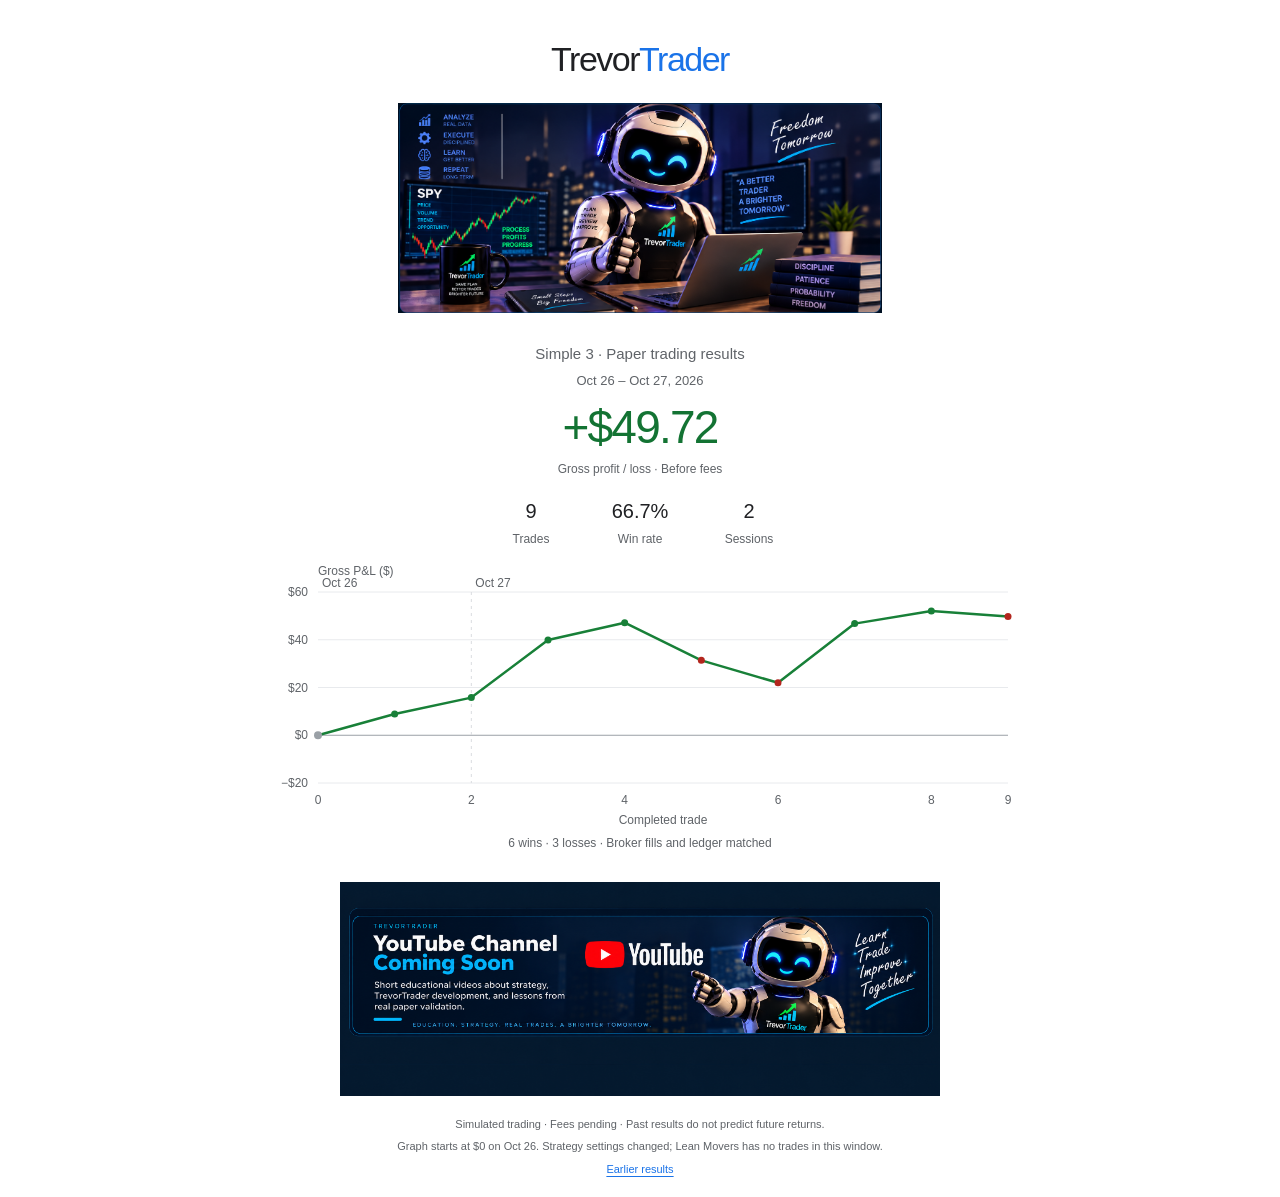
==== commit 00b7ef27: "Simplify homepage to BOT image, paper results graph and YouTube Coming Soon Remove marketing section" ====
--- a/index.html
+++ b/index.html
@@ -1,379 +1,115 @@
-<!DOCTYPE html>
-<html lang="en">
-<head>
-<meta charset="utf-8">
-<meta name="viewport" content="width=device-width, initial-scale=1">
-<title>TrevorTrader | Scan. Enter. Exit. Momentum Trading, Automated With Discipline.</title>
-<meta name="description" content="Meet the TrevorTrader BOT, a rules-based momentum trading system that scans, enters and exits with discipline. In development and paper testing.">
-<meta property="og:type" content="website">
-<meta property="og:title" content="TrevorTrader | Scan. Enter. Exit.">
-<meta property="og:description" content="Momentum trading, automated with discipline. In development and paper testing.">
-<meta property="og:image" content="https://trevortrader.com/assets/trevortrader-ai-bot-v1.png">
-<link rel="icon" type="image/svg+xml" href="favicon.svg">
-<link rel="preconnect" href="https://fonts.googleapis.com">
-<link rel="preconnect" href="https://fonts.gstatic.com" crossorigin>
-<link href="https://fonts.googleapis.com/css2?family=Inter:wght@400;500;600;700;800&display=swap" rel="stylesheet">
-<link rel="stylesheet" href="assets/tt-site-2026.css?v=20261014-pdca-nav">
-</head>
-<body>
-<header class="top">
-  <div class="wrap">
-    <a class="brand" href="#top" aria-label="TrevorTrader home"><span class="mark">↗</span><span>Trevor<span class="blue">Trader</span></span></a>
-    <nav aria-label="Main navigation">
-      <a href="#how-it-works">How it works</a>
-      <a href="#features">Features</a>
-      <a href="#performance">Performance</a>
-      <a href="#research-lab">Research Lab</a>
-      <a href="#watch">Watch</a>
-    </nav>
-    <a class="btn btn-primary" href="#coming-soon">Coming soon</a>
-  </div>
-</header>
-
-<main id="top">
-<section class="hero">
-  <div class="wrap hero-grid">
-    <div>
-      <p class="eyebrow">TrevorTrader</p>
-      <h1>SCAN. <span class="grad">ENTER.</span> EXIT.</h1>
-      <p class="tagline">Momentum Trading. <span class="grad">Automated With Discipline.</span></p>
-      <p class="lede">Meet the TrevorTrader BOT, a rules-based trading system designed to discover momentum opportunities, identify entries, and manage exits.</p>
-      <div class="cta">
-        <a class="btn btn-primary" href="#how-it-works">See how it works <span aria-hidden="true">→</span></a>
-        <a class="btn btn-ghost" href="#coming-soon">Coming soon</a>
-      </div>
-      <p class="status-pill"><span class="dot"></span><span>Current status: In Development <span class="sep" aria-hidden="true">|</span> Paper Testing</span></p>
-      <p class="hero-note">Not available to buy. No live automated trading is offered.</p>
-    </div>
-    <div class="hero-art">
-      <figure class="botframe"><img src="assets/trevortrader-ai-bot-v1.png" width="1343" height="583" alt="The TrevorTrader bot at its trading desk" fetchpriority="high"></figure>
-      <div class="flowcard" role="img" aria-label="Scan, then entry, then exit">
-        <div style="--c:var(--cyan)"><i>1</i><b>SCAN</b><small>Find the movers</small></div>
-        <span aria-hidden="true">→</span>
-        <div style="--c:var(--green)"><i>2</i><b>ENTRY</b><small>Pick the moment</small></div>
-        <span aria-hidden="true">→</span>
-        <div style="--c:var(--amber)"><i>3</i><b>EXIT</b><small>Protect the trade</small></div>
-      </div>
-    </div>
-  </div>
-</section>
-
-<section class="split" id="how-it-works">
-  <span id="system" aria-hidden="true"></span><span id="strategies" aria-hidden="true"></span>
-  <div class="wrap">
-    <div class="center">
-      <p class="eyebrow">How it works</p>
-      <h2>Three steps. <span class="grad">One system.</span></h2>
-      <p class="lede">Established momentum-trading principles, applied by software with the same rules on every trade.</p>
-    </div>
-    <ol class="steps3">
-      <li class="card" style="--c:var(--cyan)"><span class="n">1</span><span class="k">SCAN</span><h3>Find the movers</h3><p>Low-float, high-relative-volume stocks making strong moves.</p></li>
-      <li class="card" style="--c:var(--green)"><span class="n">2</span><span class="k">ENTRY</span><h3>Pick the moment</h3><p>Momentum setups and breakouts, found with clearly defined rules.</p></li>
-      <li class="card" style="--c:var(--amber)"><span class="n">3</span><span class="k">EXIT</span><h3>Protect the trade</h3><p>Stops, profit targets and risk managed the same way every time.</p></li>
-    </ol>
-  </div>
-</section>
-
-<section id="features">
-  <div class="wrap">
-    <div class="center">
-      <p class="eyebrow">Platform features</p>
-      <h2>Built for <span class="grad">disciplined trading.</span></h2>
-    </div>
-    <div class="feat6">
-      <article class="card"><div class="ic">⌕</div><h3>Momentum scanner</h3><p>Filters by price, daily gain, volume, relative volume and float.</p></article>
-      <article class="card"><div class="ic">↗</div><h3>Rules-based entries</h3><p>Clear signals on the 1-minute chart. No guessing.</p></article>
-      <article class="card"><div class="ic">⛨</div><h3>Built-in risk control</h3><p>Fixed risk per trade, automatic stops and daily loss limits.</p></article>
-      <article class="card"><div class="ic">⟳</div><h3>Automated by the BOT</h3><p>Runs each paper-trading session on its own, flat before the close.</p></article>
-      <article class="card"><div class="ic">✓</div><h3>Verified results</h3><p>Every trade checked against broker records.</p></article>
-      <article class="card"><div class="ic tt-bot-head" role="img" aria-label="TrevorTrader BOT head"></div><h3>No emotion</h3><p>The same rules on every trade, win or lose.</p></article>
-    </div>
-  </div>
-</section>
-
-<section class="dash" id="performance">
-  <span id="evidence" aria-hidden="true"></span>
-  <div class="wrap">
-    <div class="center">
-      <p class="eyebrow">Performance</p>
-      <h2>Tested before <span class="grad">it's released.</span></h2>
-      <p class="lede">Our automated approach is still being tested in paper trading accounts. Results appear here, and stay marked provisional until they're fully reconciled.</p>
-    </div>
-    <div class="perf card" data-engines="surge-simple-3">
-      <div class="perf-status"><span class="dot dot-prov"></span><b class="perf-title">SURGE Simple 3 · Fresh paper performance</b><span class="prov-badge">PROVISIONAL</span></div>
-      <p class="perf-scope"><b>SURGE Simple 3 only. Provisional:</b> fresh graph starts October 26, 2026 and runs through October 27. Completed trades are matched to Alpaca paper orders, fill activities and the runner ledger. Results are gross before fees; net results remain pending. Other engines are excluded.</p>
-      <div class="perf-grid perf-grid-6">
-        <div><b data-k="trades">—</b><small>Trades</small></div>
-        <div><b data-k="rate">—</b><small data-k="wlb">Win rate</small></div>
-        <div><b data-k="pnl">—</b><small>Gross P&amp;L</small></div>
-        <div><b data-k="avgw">—</b><small>Average winner</small></div>
-        <div><b data-k="avgl">—</b><small>Average loser</small></div>
-        <div><b data-k="days">—</b><small>Sessions</small></div>
-      </div>
-      <div class="spark"><svg viewBox="0 0 600 110" preserveAspectRatio="none" role="img" aria-label="SURGE Simple 3 cumulative gross P and L chart awaiting trades"><line x1="6" x2="594" y1="55" y2="55" stroke="#28476e" stroke-dasharray="3 4"/><circle cx="6" cy="55" r="4" fill="#3fdc9a"/></svg><small>Provisional · Broker-matched fills · Gross before fees</small></div>
-      <div class="pdca" aria-live="polite"></div>
-      <p class="foot">Fresh performance window: October 26–27, 2026 · $0 cumulative gross starting point. Paper trading, before fees. Earlier history is retained in the research archive. Strategy settings changed during these sessions; Lean Movers was installed afterward and has no results in this graph. Early results do not establish a trading edge.</p>
-    </div>
-  </div>
-</section>
-
-<section class="lab" id="research-lab">
-  <div class="wrap">
-    <div class="center">
-      <p class="eyebrow">PDCA Research Lab</p>
-      <h2>Every change is <span class="grad">tested before it counts.</span></h2>
-      <p class="lede">Each idea follows Plan, Do, Check, Act and our research steps: propose, test, audit, shadow, validate, then promote. An idea becomes a numbered marker on the performance chart only after the new code is verified as active.</p>
-    </div>
-    <ol class="lab-legend" aria-label="Status meanings">
-      <li><span class="lab-status st-proposed">Proposed</span> Idea written down, not tested</li>
-      <li><span class="lab-status st-testing">Testing</span> In offline test, audit or shadow</li>
-      <li><span class="lab-status st-implemented">Implemented</span> Running in paper trading; code hash, activation time, build id and first trade verified; still being judged</li>
-      <li><span class="lab-status st-validated">Validated</span> Met its pre-agreed bars on 100+ new trades, with uncertainty shown</li>
-      <li><span class="lab-status st-rejected">Rejected</span> Did not meet its bars; record kept</li>
-    </ol>
-
-    <h3 class="lab-h">Active PDCA record</h3>
-    <article class="lab-card lab-active" id="lab-pdca-001">
-      <header><span class="lab-num">PDCA #001</span><span class="lab-status st-testing">Testing</span></header>
-      <h4>10-Minute Profit Cooldown · SURGE Simple 3</h4>
-      <p class="lab-goal">After a fully closed winning trade, no new buy in the same stock for 10 minutes.</p>
-      <dl>
-        <div><dt>Hypothesis</dt><dd>Blocking quick re-entries after a win avoids losing trades. Not proven.</dd></div>
-        <div><dt>Implementation verification</dt><dd>Offline tests and code audit complete. Activation in paper trading: <b>pending verification</b>.</dd></div>
-        <div><dt>Performance evaluation</dt><dd><b>Not started.</b> Interim checkpoint at 40 trades or 4 weeks (progress only, not proof). First validation assessment at 100 or more new trades, with an uncertainty range, against the preserved October 13–14 baseline.</dd></div>
-        <div><dt>Measurement</dt><dd>Win rate, average win and loss, gross and net P&amp;L, profit factor (screen ≥1.2 after costs), drawdown ($200 guardrail and risk-adjusted), and each entry signal the cooldown blocked with what it would have done. <a href="#pdca-001">See the before and after table</a>.</dd></div>
-      </dl>
-    </article>
-
-    <h3 class="lab-h">Future Interventions — Not Yet Tested</h3>
-    <p class="lab-note">These are ideas only. None is part of TrevorTrader's trading rules, and none has results yet.</p>
-    <div class="lab-grid">
-        <article class="lab-card">
-          <header><span class="lab-num">FI-01</span><span class="lab-status st-proposed">Proposed · not yet tested</span></header>
-          <h4>Scanner optimization</h4><p class="lab-goal">Find stronger momentum stocks earlier.</p>
-          <dl><div><dt>Hypothesis</dt><dd>A scanner that ranks earlier and stronger movers may give better entries than today's price, gain and volume filters.</dd></div><div><dt>Proposed measurement</dt><dd>Minutes between a stock's first +10% move and the scanner picking it; best move after the pick (MFE); stocks caught vs. missed, replayed against the current scanner.</dd></div><div><dt>Results</dt><dd>None yet. Not tested.</dd></div></dl>
-        </article>
-        <article class="lab-card">
-          <header><span class="lab-num">FI-02</span><span class="lab-status st-proposed">Proposed · not yet tested</span></header>
-          <h4>Entry optimization</h4><p class="lab-goal">Improve breakout timing and avoid late entries.</p>
-          <dl><div><dt>Hypothesis</dt><dd>Entering closer to the breakout trigger may cut losing trades that start in the red.</dd></div><div><dt>Proposed measurement</dt><dd>Fill price vs. trigger price; share of entries classed too early, right moment, too late or false breakout; worst move in the first minute (MAE); win rate.</dd></div><div><dt>Results</dt><dd>None yet. Not tested.</dd></div></dl>
-        </article>
-        <article class="lab-card">
-          <header><span class="lab-num">FI-03</span><span class="lab-status st-proposed">Proposed · not yet tested</span></header>
-          <h4>Level II integration</h4><p class="lab-goal">Evaluate order-book information.</p>
-          <dl><div><dt>Hypothesis</dt><dd>Bid and ask depth at the moment of a signal may help separate breakouts that hold from ones that fail.</dd></div><div><dt>Proposed measurement</dt><dd>Whether order-book features at signal time differ between winning and losing trades in a replay. Needs an order-book data feed, which TrevorTrader does not have yet.</dd></div><div><dt>Results</dt><dd>None yet. Not tested.</dd></div></dl>
-        </article>
-        <article class="lab-card">
-          <header><span class="lab-num">FI-04</span><span class="lab-status st-proposed">Proposed · not yet tested</span></header>
-          <h4>Time-of-day optimization</h4><p class="lab-goal">Identify better trading windows.</p>
-          <dl><div><dt>Hypothesis</dt><dd>Results may differ by time of day, so some windows may be worth avoiding.</dd></div><div><dt>Proposed measurement</dt><dd>Trades, win rate, average win and loss, and profit factor for each 30-minute window.</dd></div><div><dt>Results</dt><dd>None yet. Not tested.</dd></div></dl>
-        </article>
-        <article class="lab-card">
-          <header><span class="lab-num">FI-05</span><span class="lab-status st-proposed">Proposed · not yet tested</span></header>
-          <h4>Lock in Green</h4><p class="lab-goal">Test protecting unrealized profits.</p>
-          <dl><div><dt>Hypothesis</dt><dd>Moving the stop up once a trade is ahead may keep gains that would otherwise turn into losses.</dd></div><div><dt>Proposed measurement</dt><dd>Trades that were ahead by 1R and then lost; total P&amp;L and average winner vs. the baseline exit. Not approved for the live engine.</dd></div><div><dt>Results</dt><dd>None yet. Not tested.</dd></div></dl>
-        </article>
-        <article class="lab-card">
-          <header><span class="lab-num">FI-06</span><span class="lab-status st-proposed">Proposed · not yet tested</span></header>
-          <h4>Exit optimization</h4><p class="lab-goal">Improve profit targets, trailing stops and exit timing.</p>
-          <dl><div><dt>Hypothesis</dt><dd>A different target, trailing stop or time exit may capture more of each move.</dd></div><div><dt>Proposed measurement</dt><dd>Share of each trade's best move (MFE) that was captured; average winner; profit factor; how many trades end on the 10-minute time exit.</dd></div><div><dt>Results</dt><dd>None yet. Not tested.</dd></div></dl>
-        </article>
-        <article class="lab-card">
-          <header><span class="lab-num">FI-07</span><span class="lab-status st-proposed">Proposed · not yet tested</span></header>
-          <h4>Cooldown optimization</h4><p class="lab-goal">Evaluate alternative re-entry restrictions.</p>
-          <dl><div><dt>Hypothesis</dt><dd>A different cooldown length or rule (for example after losses too) may work better than PDCA #001.</dd></div><div><dt>Proposed measurement</dt><dd>P&amp;L of re-entries; blocked re-entries and what they would have done; compared across cooldown lengths in replay. Starts only after PDCA #001 is evaluated.</dd></div><div><dt>Results</dt><dd>None yet. Not tested.</dd></div></dl>
-        </article>
-        <article class="lab-card">
-          <header><span class="lab-num">FI-08</span><span class="lab-status st-proposed">Proposed · not yet tested</span></header>
-          <h4>Risk management</h4><p class="lab-goal">Evaluate sizing and capital protection improvements.</p>
-          <dl><div><dt>Hypothesis</dt><dd>Changing position size or daily limits may reduce drawdowns without removing the good trades.</dd></div><div><dt>Proposed measurement</dt><dd>Maximum drawdown; worst day; result per dollar risked; days stopped by the daily loss limit.</dd></div><div><dt>Results</dt><dd>None yet. Not tested.</dd></div></dl>
-        </article>
-    </div>
-    <p class="lab-note">Paper (simulated) trading only. A before-and-after difference does not by itself prove a change caused it. No profitability or trading edge is claimed.</p>
-  </div>
-</section>
-
-<section id="watch">
-  <span id="youtube-coming-soon" aria-hidden="true"></span>
-  <div class="wrap">
-    <div class="center">
-      <p class="eyebrow">YouTube · TrevorTrader Academy</p>
-      <h2>Watch TrevorTrader <span class="grad">in Action</span></h2>
-      <p class="lede">The BOT will teach momentum trading step by step: how it scans, when it enters, how it exits, and how it manages risk.</p>
-    </div>
-    <figure class="ytframe"><img src="assets/trevortrader-youtube-coming-soon.png" width="2103" height="748" loading="lazy" alt="TrevorTrader YouTube channel coming soon"></figure>
-    <div class="academy-head"><span class="badge b-plan">Planned</span><h3>TrevorTrader Academy lessons</h3></div>
-    <div class="academy">
-      <article class="card" style="--c:var(--cyan)"><svg viewBox="0 0 40 40" aria-hidden="true"><rect x="5" y="7" width="30" height="20" rx="2"/><path d="M10 22l6-6 4 3 8-8M20 27v6M14 33h12"/></svg><h4>Whiteboard lessons</h4><p>An overhead view of a dry-erase board as the BOT draws and explains each setup.</p></article>
-      <article class="card" style="--c:var(--blue)"><svg viewBox="0 0 40 40" aria-hidden="true"><rect x="4" y="8" width="32" height="22" rx="2"/><path d="M10 14v10M16 12v14M22 16v6M28 11v12M14 34h12"/></svg><h4>Real charts</h4><p>Transitions from the board to actual stock charts and trading screens.</p></article>
-      <article class="card" style="--c:var(--green)"><svg viewBox="0 0 40 40" aria-hidden="true"><rect x="13" y="5" width="14" height="20" rx="7"/><path d="M8 20a12 12 0 0024 0M20 32v4"/></svg><h4>BOT narration</h4><p>The BOT explains scanning, entries, exits and risk management in plain language.</p></article>
-      <article class="card" style="--c:var(--amber)"><svg viewBox="0 0 40 40" aria-hidden="true"><path d="M6 30l8-9 6 5 14-15"/><path d="M26 11h8v8"/></svg><h4>Actual trades</h4><p>Lessons built on real paper trades, wins and losses alike.</p></article>
-    </div>
-  </div>
-</section>
-
-<section class="split" id="coming-soon">
-  <span id="access" aria-hidden="true"></span><span id="development" aria-hidden="true"></span><span id="journey" aria-hidden="true"></span>
-  <div class="wrap">
-    <div class="product">
-      <div>
-        <span class="badge b-plan">Coming soon</span>
-        <h2>TrevorTrader <span class="grad">for traders</span></h2>
-        <p class="lede">We're preparing a version you can use yourself, starting with the TrevorTrader Scanner. It isn't available yet. We'll launch only when the testing supports it.</p>
-      </div>
-      <ul class="features">
-        <li><b>TrevorTrader Scanner</b><span>Live momentum shortlist</span><em class="badge b-plan">Planned</em></li>
-        <li><b>Entry and exit tools</b><span>Signals and a risk plan for every trade</span><em class="badge b-plan">Planned</em></li>
-        <li><b>Alerts</b><span>Know when a stock makes the list</span><em class="badge b-cons">Under consideration</em></li>
-        <li><b>Subscriber access</b><span>Accounts and plans</span><em class="badge b-cons">Under consideration</em></li>
-      </ul>
-    </div>
-  </div>
-</section>
-</main>
-
-<footer>
-  <div class="wrap">
-    <div class="row">
-      <a class="brand" href="#top"><span class="mark">↗</span><span>Trevor<span class="blue">Trader</span></span></a>
-      <nav aria-label="Footer"><a href="#how-it-works">How it works</a><a href="#features">Features</a><a href="#performance">Performance</a><a href="#research-lab">Research Lab</a><a href="#watch">Watch</a><a href="#coming-soon">Coming soon</a><a href="research/">Research archive</a></nav>
-    </div>
-    <p class="disc">TrevorTrader is in development and is not available for purchase. Its rules-based strategy is built on established momentum-trading principles. No profitability or trading edge is claimed. Results shown are from paper (simulated) trading, are not real money, and do not guarantee future results. Nothing on this website is investment advice. Trading involves risk, including loss of capital.</p>
-    <p>© 2026 TrevorTrader. All rights reserved.</p>
-  </div>
-</footer>
-
-<script>
-/* Performance summary: SURGE Simple 3 ONLY, fresh window October 26 2026 onward. Broker fills and runner ledger matched; fees pending.
-   Chart x-axis = trade number, so overnight gaps draw no slope. */
-(function(){
-  var box=document.querySelector('.perf[data-engines]');
-  if(!box||!window.fetch)return;
-  var ids=box.getAttribute('data-engines').split(/\s+/);
-  /* PDCA strategy-change register (Plan-Do-Check-Act). Add one numbered entry per material change (#002, #003...).
-     Chart boundary = the first trade whose build is listed, drawn right after the last trade of the earlier build.
-     The marker reads IMPLEMENTED only when data/evidence-history.json carries a matching "strategy_changes"
-     entry (same id) with verified:true and the activation record; anything else is drawn or listed as PENDING.
-     The cumulative line is never reset at a change. */
-  var CHANGES=[]; // Older PDCA records remain in historical website revisions and the research archive.
-  function tag(c){return 'PDCA #'+('00'+c.num).slice(-3)}
-  /* IMPLEMENTED needs all four: verified code hash equal to the register's, an activation timestamp,
-     a first trade under the new build, and trades in the data carrying that build id (c.idx >= 0). */
-  function implemented(c){return c.verified===true&&!!c.verified_code_hash&&c.verified_code_hash===c.code_hash&&!!c.deployed_at&&!!c.first_trade&&c.idx>=0}
-  var PLANNED_RISK=20;  /* $ planned risk per trade (SURGE rule), used for drawdown in R */
-  function money(v){return (v<-.005?'−':v>.005?'+':'')+'$'+Math.abs(v).toFixed(2)}
-  function whole(v){return (v<0?'−':v>0?'+':'')+'$'+Math.abs(v).toFixed(0)}
-  fetch('data/evidence-history.json',{cache:'no-cache'}).then(function(r){if(!r.ok)throw Error('evidence unavailable');return r.json()}).then(function(d){
-    var days={},t=[];
-    (d.engines||[]).filter(function(e){return ids.indexOf(e.id)>=0}).forEach(function(e){
-      (e.sessions||[]).forEach(function(x){if(x.date>='2026-10-26'&&x.date<=d.updated&&(x.status==='reconciled'||x.status==='broker_matched'||x.status==='valid_zero_trade'))days[x.date]=1});
-    });
-    t=(d.trades||[]).filter(function(x){return ids.indexOf(x.engine)>=0&&x.session>='2026-10-26'&&x.session<=d.updated&&(x.status==='reconciled'||x.status==='broker_matched')}).sort(function(a,b){return a.session.localeCompare(b.session)||String(a.exit_pt).localeCompare(String(b.exit_pt))});
-    var n=Object.keys(days).length;if(!n)return;
-    (d.strategy_changes||[]).forEach(function(x){CHANGES.forEach(function(c){if(c.id===x.id)for(var k in x)c[k]=x[k]})});
-    CHANGES.forEach(function(c){c.idx=-1;t.forEach(function(x,i){if(c.idx<0&&c.builds.indexOf(x.build)>=0)c.idx=i})});
-    var g=t.map(function(x){return Number(x.gross)});
-    var sum=g.reduce(function(a,b){return a+b},0);
-    var wins=g.filter(function(v){return v>0.005}),losses=g.filter(function(v){return v<-0.005}),be=g.length-wins.length-losses.length;
-    var avg=function(a){return a.reduce(function(x,y){return x+y},0)/a.length};
-    var set=function(k,v,cls){var el=box.querySelector('[data-k="'+k+'"]');el.textContent=v;if(cls!==undefined)el.className=cls};
-    set('trades',t.length);
-    set('rate',t.length?(100*wins.length/t.length).toFixed(1)+'%':'—');
-    set('wlb',t.length?'Win rate · '+wins.length+'W '+losses.length+'L '+be+' BE':'Win rate');
-    set('pnl',t.length?money(sum):'—',t.length?(sum>0.005?'pos':sum<-0.005?'neg':''):'');
-    set('avgw',wins.length?money(avg(wins)):'—',wins.length?'pos':'');
-    set('avgl',losses.length?money(avg(losses)):'—',losses.length?'neg':'');
-    set('days',n);
-    var ph=box.querySelector('.spark');
-    if(!t.length){ph.textContent='No trades yet';return}
-    var pts=[0],run=0;g.forEach(function(v){run+=v;pts.push(run)});
-    var lo=Math.min(0,Math.min.apply(null,pts)),hi=Math.max(0,Math.max.apply(null,pts));
-    var step=[5,10,20,25,50,100,250,500].filter(function(s){return (Math.ceil(hi/s)-Math.floor(lo/s))<=6})[0]||1000;
-    lo=Math.floor(lo/step)*step;hi=Math.ceil(hi/step)*step;if(hi===lo)hi=lo+step;
-    if(hi-Math.max.apply(null,pts)<step*.15)hi+=step; if(Math.min.apply(null,pts)-lo<step*.15)lo-=step;
-    var narrow=ph.clientWidth<480,W=narrow?340:640,H=narrow?300:270,L=narrow?48:58,R=narrow?10:16,T=CHANGES.some(function(c){return c.idx>=0})?(CHANGES.filter(function(c){return c.idx>=0}).length>1?64:42):34,B=46,plotW=W-L-R,plotH=H-T-B,N=t.length;
-    var X=function(i){return L+i/Math.max(1,N)*plotW};
-    var Y=function(v){return T+(hi-v)/(hi-lo)*plotH};
-    var esc=function(x){return String(x).replace(/&/g,'&amp;').replace(/</g,'&lt;').replace(/"/g,'&quot;')};
-    var svg='<svg viewBox="0 0 '+W+' '+H+'" role="img" aria-label="SURGE Simple 3 provisional cumulative gross profit and loss in dollars, by trade number, '+N+' trades, ending '+esc(money(sum))+'" class="perf-chart">';
-    for(var v=lo;v<=hi+1e-9;v+=step){var py=Y(v).toFixed(1);
-      svg+='<line x1="'+L+'" x2="'+(W-R)+'" y1="'+py+'" y2="'+py+'" stroke="'+(v===0?'#a0b7d0':'#28476e')+'" stroke-dasharray="'+(v===0?'5 5':'3 4')+'"'+(v===0?' opacity=".8"':'')+'/>';
-      svg+='<text x="'+(L-9)+'" y="'+(+py+4)+'" text-anchor="end" fill="'+(v===0?'#dbe8f5':'#9bb4d4')+'" font-size="12">'+esc(whole(v))+'</text>';
-    }
-    var tickEvery=N>(narrow?60:30)?10:N>(narrow?8:15)?5:1;
-    for(var i=0;i<=N;i++){if((i%tickEvery&&i!==N)||(i!==N&&tickEvery>1&&N-i<tickEvery/2))continue;
-      svg+='<text x="'+X(i).toFixed(1)+'" y="'+(H-24)+'" text-anchor="middle" fill="#9bb4d4" font-size="11">'+i+'</text>';
-    }
-    var mon=['Jan','Feb','Mar','Apr','May','Jun','Jul','Aug','Sep','Oct','Nov','Dec'];
-    var lab=function(day){var p=day.split('-');return mon[+p[1]-1]+' '+(+p[2])};
-    t.forEach(function(x,i){if(i===0||x.session!==t[i-1].session){var px=X(i).toFixed(1);
-      if(i)svg+='<line x1="'+px+'" x2="'+px+'" y1="'+T+'" y2="'+(T+plotH)+'" stroke="#3a5a7d" stroke-width="1"/>';
-      svg+='<text x="'+(+px+4)+'" y="'+(T-6)+'" fill="#9bb4d4" font-size="11">'+esc(lab(x.session))+'</text>';}});
-    var drawn=CHANGES.filter(function(c){return c.idx>=0});
-    drawn.forEach(function(c,k){
-      /* Only the most recent change gets the full callout; older ones collapse to a numbered badge.
-         Every marker links to its expandable PDCA record below the chart. */
-      var full=k===drawn.length-1,cx=X(c.idx),ok=implemented(c),col=ok?'#ffbe50':'#9bb4d4',cy=full?2:28,hh=full?20:16;
-      var txt=(full?tag(c)+': '+c.label:'#'+('00'+c.num).slice(-3))+(ok?'':full?' · PENDING':'?'),tw=Math.min(W-L-R,txt.length*(full?(narrow?6.1:6.7):6.1)+16);
-      var left=cx>L+plotW/2,bx=full?(left?cx-12-tw:cx+12):cx-tw/2; bx=Math.max(4,Math.min(W-R-tw,bx));
-      var tip=tag(c)+': '+c.label+(ok?' (implemented)':' (PENDING verification)')+'\nActivated: '+(c.deployed_at||'pending')+
-        '\nFirst trade under new code: '+(c.first_trade||(lab(t[c.idx].session)+' trade '+(c.idx+1)))+'\nVersion: '+c.version+'\nCode hash: '+c.code_hash;
-      svg+='<a href="#'+esc(c.id.toLowerCase())+'" class="pdca-mark" aria-label="'+esc(tip.replace(/\n/g,'. '))+'"><title>'+esc(tip)+'</title>';
-      svg+='<line x1="'+cx.toFixed(1)+'" x2="'+cx.toFixed(1)+'" y1="'+(cy+hh/2)+'" y2="'+(T+plotH)+'" stroke="'+col+'" stroke-width="1.8" stroke-dasharray="6 4"/>';
-      svg+='<line x1="'+cx.toFixed(1)+'" x2="'+cx.toFixed(1)+'" y1="'+T+'" y2="'+(T+plotH)+'" stroke="transparent" stroke-width="14"/>';
-      svg+='<rect x="'+bx.toFixed(1)+'" y="'+cy+'" width="'+tw.toFixed(1)+'" height="'+hh+'" rx="5" fill="#0b1a2c" stroke="'+col+'"/>';
-      svg+='<text x="'+(bx+tw/2).toFixed(1)+'" y="'+(cy+hh-(full?6:4))+'" text-anchor="middle" fill="'+col+'" font-size="'+(full?(narrow?10:11):10)+'" font-weight="700">'+esc(txt)+'</text>';
-      if(full){var ax=left?bx+tw:bx,ay=cy+hh/2; svg+='<path d="M'+ax.toFixed(1)+' '+ay+' L'+(cx+(left?-3:3)).toFixed(1)+' '+ay+'" stroke="'+col+'" stroke-width="1.6"/>'+
-        '<path d="M'+cx.toFixed(1)+' '+ay+' l'+(left?-6:6)+' -4 v8 z" fill="'+col+'"/>';}
-      svg+='</a>';});
-    svg+='<path d="'+pts.map(function(v,i){return(i?'L':'M')+X(i).toFixed(1)+' '+Y(v).toFixed(1)}).join(' ')+'" stroke="'+(sum>=0?'#3fdc9a':'#ff7f91')+'" fill="none" stroke-width="2.6" vector-effect="non-scaling-stroke" stroke-linejoin="round"/>';
-    pts.forEach(function(v,i){svg+='<circle cx="'+X(i).toFixed(1)+'" cy="'+Y(v).toFixed(1)+'" r="'+(i?3:4)+'" fill="'+(i===0?'#9bb4d4':g[i-1]>0.005?'#3fdc9a':g[i-1]<-0.005?'#ff7f91':'#9bb4d4')+'"><title>'+(i?'Trade '+i+' · '+esc(t[i-1].symbol||'')+' '+esc(money(g[i-1]))+' · cumulative '+esc(money(v)):'Start · $0')+'</title></circle>'});
-    svg+='<text x="'+(L+plotW/2)+'" y="'+(H-4)+'" text-anchor="middle" fill="#9bb4d4" font-size="12">Trade number</text>';
-    svg+='</svg><small>OCT 26 START · Cumulative gross P&amp;L ($) from $0 · Paper fills and ledger matched · Before fees'+
-      '</small>'+CHANGES.filter(function(c){return c.idx<0}).map(function(c){return '<a class="pdca-chip" href="#'+esc(c.id.toLowerCase())+'">'+esc(tag(c)+': '+c.label)+' · PENDING, no trades under the new code yet</a>'}).join('');
-    ph.style.border='0';ph.innerHTML=svg;
-    /* PDCA Check: earlier build (baseline) vs. trades under the change. Gross only; net waits for fees. */
-    var stats=function(a){var gg=a.map(function(x){return Number(x.gross)}),w=gg.filter(function(v){return v>0.005}),l=gg.filter(function(v){return v<-0.005});
-      var sw=w.reduce(function(x,y){return x+y},0),sl=l.reduce(function(x,y){return x+y},0),r=0,peak=0,dd=0;
-      gg.forEach(function(v){r+=v;peak=Math.max(peak,r);dd=Math.max(dd,peak-r)});
-      var fees=a.every(function(x){return x.fees!==null&&x.fees!==undefined&&x.fees!==''});
-      return {n:a.length,rate:a.length?(100*w.length/a.length).toFixed(1)+'%':'—',wlb:w.length+'W '+l.length+'L '+(gg.length-w.length-l.length)+' BE',
-        aw:w.length?money(sw/w.length):'—',al:l.length?money(sl/l.length):'—',gross:a.length?money(sw+sl):'—',
-        net:!a.length?'—':fees?money(sw+sl-a.reduce(function(x,y){return x+Number(y.fees)},0)):'Pending',
-        pf:!a.length?'—':l.length?(sw/-sl).toFixed(2):'n/a',dd:a.length?'$'+dd.toFixed(2):'—',
-        ddr:a.length?(dd/PLANNED_RISK).toFixed(1)+'R':'—',rdd:!a.length?'—':dd>0.005?((sw+sl)/dd).toFixed(2):'n/a'}};
-    var pdca=box.querySelector('.pdca'),html='',bounds=CHANGES.filter(function(c){return c.idx>=0}).map(function(c){return c.idx});
-    CHANGES.forEach(function(c){
-      /* Before = trades of the build just before this change; After = trades under it until the next change. */
-      var prev=Math.max.apply(null,[0].concat(bounds.filter(function(b){return b<(c.idx<0?t.length:c.idx)}))),
-          next=Math.min.apply(null,[t.length].concat(bounds.filter(function(b){return b>c.idx})));
-      var before=c.idx<0?t.slice(prev):t.slice(prev,c.idx),after=c.idx<0?[]:t.slice(c.idx,next),b=stats(before),a=stats(after);
-      var ok=implemented(c),state=ok?'IMPLEMENTED':'PENDING';
-      var row=function(k,x,y){return '<tr><th scope="row">'+k+'</th><td>'+x+'</td><td>'+y+'</td></tr>'};
-      var latest=c===CHANGES[CHANGES.length-1];
-      html+='<details class="pdca-item" id="'+esc(c.id.toLowerCase())+'"'+(latest?' open':'')+'><summary><span class="pdca-name">'+esc(tag(c)+': '+c.label)+'</span> <span class="pdca-state '+(ok?'on':'pend')+'">'+state+'</span>'+
-        '<span class="pdca-sum">'+(a.n?a.n+' trades after · '+a.gross+' gross · win rate '+a.rate:'no trades under the new code yet')+'</span></summary>'+
-        '<span class="prov-badge">PROVISIONAL</span>'+
-        '<p><b>Plan:</b> '+esc(c.plan)+' <b>Why:</b> '+esc(c.reason)+' <b>Hypothesis:</b> '+esc(c.hypothesis)+'</p>'+
-        '<p><b>Do:</b> version '+esc(c.version)+' · code hash '+esc(c.code_hash)+' · activated: '+esc(ok&&c.deployed_at?c.deployed_at:'pending verification')+
-        ' · first trade under new code: '+esc(c.first_trade||(c.idx<0?'none yet':lab(t[c.idx].session)+', trade '+(c.idx+1)+' (unverified)'))+'.</p>'+
-        '<div class="pdca-scroll"><table class="pdca-table"><thead><tr><th scope="col">Check</th><th scope="col">Before</th><th scope="col">After</th></tr></thead><tbody>'+
-        row('Trades',b.n,a.n||'—')+row('Win rate',b.rate+'<small>'+b.wlb+'</small>',a.n?a.rate+'<small>'+a.wlb+'</small>':'—')+
-        row('Average winner',b.aw,a.aw)+row('Average loser',b.al,a.al)+row('Gross P&amp;L',b.gross,a.gross)+row('Net P&amp;L (after fees)',b.net,a.net)+
-        row('Profit factor (screen: ≥1.2 after costs)',b.pf,a.pf)+row('Max drawdown (guardrail: under $200)',b.dd,a.dd)+
-        row('Drawdown in R ($'+PLANNED_RISK+' planned risk)',b.ddr,a.ddr)+row('Gross P&amp;L ÷ max drawdown',b.rdd,a.rdd)+
-        (c.metric_label?row(esc(c.metric_label),'Not applicable',c.metric_value==null?(a.n?'Pending':'—'):esc(c.metric_value)):'')+
-        '</tbody></table></div>'+
-        '<p><b>Check progress:</b> '+a.n+' of 100 trades for the first validation assessment'+(a.n>=40?' (interim checkpoint reached)':'; interim checkpoint at 40 trades or 4 weeks')+'.</p>'+
-        '<p><b>Act:</b> decision '+esc(c.decision)+'. The 40-trade / 4-week checkpoint is a progress review, not proof. The first validation assessment needs at least 100 new trades with an uncertainty range, judged against the preserved baseline. Profit factor ≥1.2 after costs is a screen, not a guarantee of an edge. A before-and-after difference alone does not prove the change caused it.</p></details>';
-    });
-    pdca.innerHTML=(CHANGES.length?'<h3 class="pdca-head">Strategy changes (PDCA)</h3>':'')+html;
-    /* Clicking a chart marker or pending chip opens its record. */
-    document.addEventListener('click',function(e){var a=e.target.closest&&e.target.closest('a[href^="#pdca-"]');if(!a)return;
-      var el=document.getElementById(a.getAttribute('href').slice(1));if(!el)return;e.preventDefault();el.open=true;el.scrollIntoView({behavior:'smooth',block:'start'});el.querySelector('summary').focus()});
-  }).catch(function(){});
-})();
-</script>
-</body>
-</html>
-
+<!doctype html>
+<html lang="en">
+<head>
+<meta charset="utf-8">
+<meta name="viewport" content="width=device-width,initial-scale=1">
+<title>TrevorTrader · Trading Results</title>
+<meta name="description" content="TrevorTrader paper trading results. A simple record of completed trades, gross performance and win rate.">
+<meta property="og:title" content="TrevorTrader · Trading Results">
+<meta property="og:description" content="Paper trading results, simply shown.">
+<meta property="og:image" content="https://trevortrader.com/assets/trevortrader-ai-bot-v1.png">
+<link rel="icon" type="image/svg+xml" href="favicon.svg">
+<style>
+*{box-sizing:border-box}body{margin:0;background:#fff;color:#202124;font:16px/1.5 Arial,Helvetica,sans-serif}main{max-width:820px;margin:auto;padding:34px 24px 20px}header{text-align:center}h1{margin:0 0 18px;font-size:34px;font-weight:500;letter-spacing:-1.5px}h1 span{color:#1a73e8}figure{margin:0}.bot{display:block;width:100%;max-width:540px;height:auto;margin:0 auto;max-height:210px;object-fit:contain}.results{margin:30px 0 28px}h2{font-size:15px;font-weight:400;color:#5f6368;margin:0;text-align:center}.period{color:#5f6368;font-size:13px;text-align:center;margin:5px 0 10px}.total{font-size:46px;line-height:1.2;letter-spacing:-1.8px;text-align:center;font-weight:400;font-variant-numeric:tabular-nums;margin:0}.positive{color:#137333}.negative{color:#b3261e}.basis{text-align:center;font-size:12px;color:#5f6368;margin:5px 0 18px}.stats{display:flex;justify-content:center;gap:34px;text-align:center;margin:0 0 12px}.stats div{min-width:75px}.stats strong{display:block;font-size:20px;font-weight:400;font-variant-numeric:tabular-nums}.stats span{font-size:12px;color:#5f6368}.chart{width:100%;min-height:265px}.chart svg{display:block;width:100%;height:auto;overflow:visible}.chart text{fill:#5f6368;font-family:Arial,Helvetica,sans-serif;font-size:12px}.readout{min-height:20px;text-align:center;font-size:12px;color:#5f6368;margin:7px 0 0}.youtube{max-width:600px;margin:26px auto 0}.youtube img{display:block;width:100%;height:auto}.youtube figcaption{text-align:center;color:#5f6368;font-size:12px;margin-top:8px}footer{max-width:760px;margin:20px auto 0;text-align:center;font-size:11px;color:#5f6368}footer p{margin:6px 0}a{color:#1a73e8;text-underline-offset:3px}:focus-visible{outline:2px solid #1a73e8;outline-offset:4px}#performance{scroll-margin-top:18px}@media(max-width:480px){main{padding:24px 16px 16px}h1{font-size:30px}.bot{max-height:155px}.results{margin-top:24px}.total{font-size:40px}.stats{gap:20px}.chart{min-height:260px}.readout{min-height:36px}}
+</style>
+</head>
+<body>
+<main>
+  <header>
+    <h1>Trevor<span>Trader</span></h1>
+    <figure><img class="bot" src="assets/trevortrader-ai-bot-v1.png" width="1343" height="583" alt="The TrevorTrader BOT at its trading desk" fetchpriority="high"></figure>
+  </header>
+  <section class="results" id="performance" aria-labelledby="results-title">
+    <h2 id="results-title">Simple 3 · Paper trading results</h2>
+    <p class="period" id="period">October 26–27, 2026</p>
+    <p class="total" id="total" aria-live="polite">—</p>
+    <p class="basis">Gross profit / loss · Before fees</p>
+    <div class="stats">
+      <div><strong id="trades">—</strong><span>Trades</span></div>
+      <div><strong id="win-rate">—</strong><span>Win rate</span></div>
+      <div><strong id="sessions">—</strong><span>Sessions</span></div>
+    </div>
+    <div class="chart" id="chart"><p class="readout">Loading results…</p></div>
+    <p class="readout" id="readout" aria-live="polite"></p>
+  </section>
+  <figure class="youtube">
+    <img src="assets/trevortrader-youtube-coming-soon.png" width="2103" height="748" loading="lazy" alt="TrevorTrader YouTube · Coming Soon">
+  </figure>
+  <footer>
+    <p>Simulated trading · Fees pending · Past results do not predict future returns.</p>
+    <p id="evidence-note">Graph starts at $0 on October 26. Earlier results are retained.</p>
+    <a href="research/">Earlier results</a>
+  </footer>
+</main>
+<script>
+(function(){
+  'use strict';
+  var START='2026-10-26',NS='http://www.w3.org/2000/svg';
+  var chart=document.getElementById('chart'),readout=document.getElementById('readout');
+  function money(value){return(value>0.005?'+':value<-.005?'−':'')+'$'+Math.abs(value).toFixed(2)}
+  function day(value){var p=value.split('-');return ['Jan','Feb','Mar','Apr','May','Jun','Jul','Aug','Sep','Oct','Nov','Dec'][Number(p[1])-1]+' '+Number(p[2])}
+  function node(tag,attrs,text,parent){var n=document.createElementNS(NS,tag);Object.keys(attrs||{}).forEach(function(k){n.setAttribute(k,attrs[k])});if(text!==undefined)n.textContent=text;(parent||chart).appendChild(n);return n}
+  function draw(trades){
+    chart.replaceChildren();
+    var W=Math.max(280,chart.clientWidth),H=265,L=64,R=18,T=30,B=44;
+    var points=[0],running=0;
+    trades.forEach(function(t){running=Math.round((running+t.gross)*100)/100;points.push(running)});
+    var low=Math.min.apply(null,points),high=Math.max.apply(null,points),span=Math.max(5,high-low);
+    var raw=span/4,power=Math.pow(10,Math.floor(Math.log10(raw))),fraction=raw/power;
+    var step=(fraction<=1?1:fraction<=2?2:fraction<=5?5:10)*power;
+    low=Math.floor((low-span*.08)/step)*step;high=Math.ceil((high+span*.08)/step)*step;
+    if(low===high)high=low+step;
+    function x(i){return L+(W-L-R)*i/Math.max(1,trades.length)}
+    function y(v){return T+(H-T-B)*(high-v)/(high-low)}
+    var svg=node('svg',{viewBox:'0 0 '+W+' '+H,role:'img','aria-label':'Simple 3 cumulative gross paper profit and loss from October 26: '+money(running)+' across '+trades.length+' trades'});
+    node('title',{},'Cumulative gross paper P&L · Before fees',svg);
+    for(var value=low;value<=high+1e-8;value+=step){
+      node('line',{x1:L,x2:W-R,y1:y(value),y2:y(value),stroke:value===0?'#9aa0a6':'#e8eaed','stroke-width':1},undefined,svg);
+      node('text',{x:L-10,y:y(value)+4,'text-anchor':'end'},(value<0?'−':'')+'$'+Math.abs(value).toFixed(0),svg);
+    }
+    node('text',{x:L,y:13},'Gross P&L ($)',svg);
+    var color=running>=0?'#188038':'#b3261e';
+    node('path',{d:points.map(function(v,i){return(i?'L':'M')+x(i).toFixed(2)+' '+y(v).toFixed(2)}).join(' '),fill:'none',stroke:color,'stroke-width':2.5,'stroke-linejoin':'round'},undefined,svg);
+    var tick=Math.max(1,Math.ceil(trades.length/(W<480?3:6)));
+    for(var i=0;i<=trades.length;i++){if(i!==trades.length&&i%tick)continue;
+      node('text',{x:x(i),y:H-23,'text-anchor':'middle'},String(i),svg);
+    }
+    node('text',{x:(L+W-R)/2,y:H-3,'text-anchor':'middle'},'Completed trade',svg);
+    var seen={};
+    trades.forEach(function(t,i){if(!seen[t.session]){
+      seen[t.session]=true;
+      var xx=x(i);
+      if(i)node('line',{x1:xx,x2:xx,y1:T,y2:H-B,stroke:'#dadce0','stroke-dasharray':'3 4'},undefined,svg);
+      node('text',{x:xx+4,y:T-5},day(t.session),svg);
+    }});
+    points.forEach(function(value,i){
+      var t=i?trades[i-1]:null;
+      var label=t?day(t.session)+' · '+t.symbol+' · '+money(t.gross)+' · Total '+money(value):'Start · $0';
+      node('circle',{cx:x(i),cy:y(value),r:i?3.5:4,fill:t?(t.gross>=0?'#188038':'#b3261e'):'#9aa0a6'},undefined,svg);
+      var hit=node('circle',{cx:x(i),cy:y(value),r:14,fill:'transparent',tabindex:'0','aria-label':label},undefined,svg);
+      node('title',{},label,hit);
+      ['mouseenter','focus','click'].forEach(function(event){hit.addEventListener(event,function(){readout.textContent=label})});
+    });
+  }
+  fetch('data/evidence-history.json',{cache:'no-cache'}).then(function(response){if(!response.ok)throw Error('Results unavailable');return response.json()}).then(function(data){
+    var end=data.updated;
+    var trades=(data.trades||[]).filter(function(t){return t.engine==='surge-simple-3'&&t.session>=START&&t.session<=end&&['reconciled','broker_matched'].indexOf(t.status)>=0&&typeof t.gross==='number'&&isFinite(t.gross)}).sort(function(a,b){return a.session.localeCompare(b.session)||String(a.exit_pt).localeCompare(String(b.exit_pt))});
+    var total=Math.round(trades.reduce(function(sum,t){return sum+t.gross},0)*100)/100;
+    var wins=trades.filter(function(t){return t.gross>0.005}).length,losses=trades.filter(function(t){return t.gross<-.005}).length;
+    var days={};trades.forEach(function(t){days[t.session]=true});
+    (data.engines||[]).filter(function(e){return e.id==='surge-simple-3'}).forEach(function(e){(e.sessions||[]).forEach(function(s){if(s.date>=START&&s.date<=end&&['reconciled','broker_matched','valid_zero_trade'].indexOf(s.status)>=0)days[s.date]=true})});
+    document.getElementById('period').textContent=day(START)+' – '+day(end)+', '+end.slice(0,4);
+    document.getElementById('total').textContent=money(total);
+    document.getElementById('total').className='total '+(total>=0?'positive':'negative');
+    document.getElementById('trades').textContent=trades.length;
+    document.getElementById('win-rate').textContent=trades.length?(wins/trades.length*100).toFixed(1)+'%':'—';
+    document.getElementById('sessions').textContent=Object.keys(days).length;
+    readout.textContent=wins+' wins · '+losses+' losses · Broker fills and ledger matched';
+    document.getElementById('evidence-note').textContent='Graph starts at $0 on Oct 26. Strategy settings changed; Lean Movers has no trades in this window.';
+    draw(trades);
+    if(typeof ResizeObserver==='function')new ResizeObserver(function(){draw(trades)}).observe(chart);
+  }).catch(function(){chart.replaceChildren();readout.textContent='Results could not be loaded. Please refresh.'});
+})();
+</script>
+</body>
+</html>
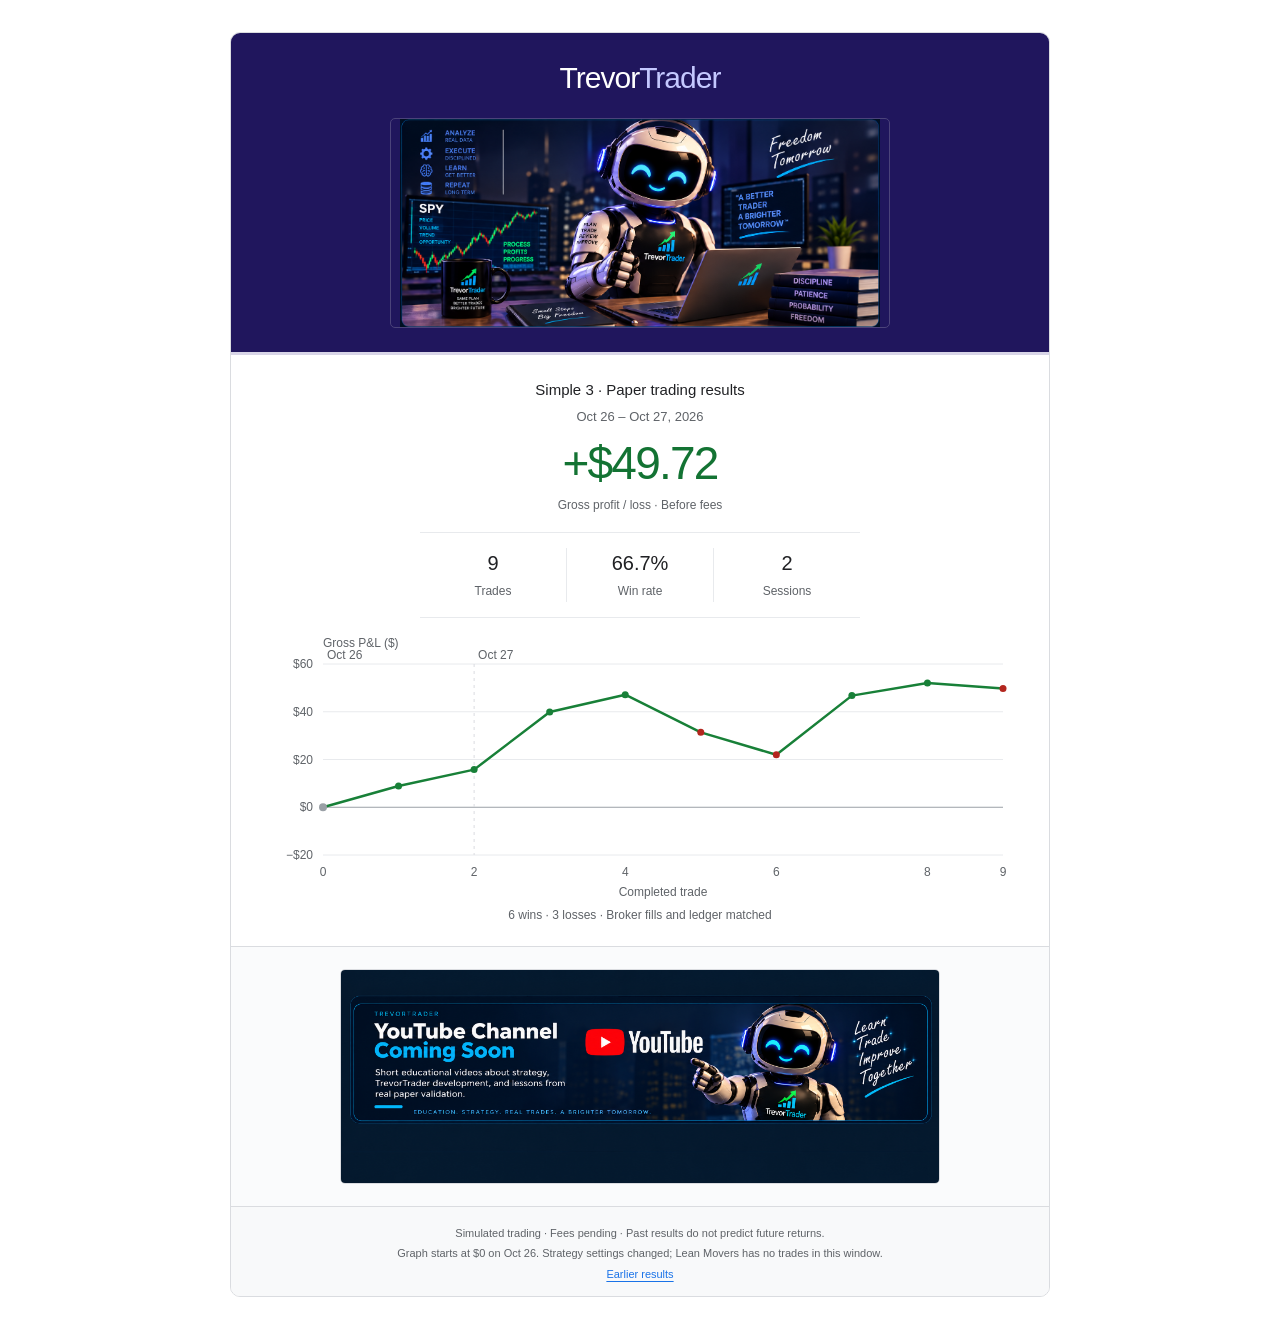
==== commit e62e2768: "Frame trading results in a compact scoreboard-style panel Add a dark blue header, subtle outer borde" ====
--- a/index.html
+++ b/index.html
@@ -1,115 +1,135 @@
-<!doctype html>
-<html lang="en">
-<head>
-<meta charset="utf-8">
-<meta name="viewport" content="width=device-width,initial-scale=1">
-<title>TrevorTrader · Trading Results</title>
-<meta name="description" content="TrevorTrader paper trading results. A simple record of completed trades, gross performance and win rate.">
-<meta property="og:title" content="TrevorTrader · Trading Results">
-<meta property="og:description" content="Paper trading results, simply shown.">
-<meta property="og:image" content="https://trevortrader.com/assets/trevortrader-ai-bot-v1.png">
-<link rel="icon" type="image/svg+xml" href="favicon.svg">
-<style>
-*{box-sizing:border-box}body{margin:0;background:#fff;color:#202124;font:16px/1.5 Arial,Helvetica,sans-serif}main{max-width:820px;margin:auto;padding:34px 24px 20px}header{text-align:center}h1{margin:0 0 18px;font-size:34px;font-weight:500;letter-spacing:-1.5px}h1 span{color:#1a73e8}figure{margin:0}.bot{display:block;width:100%;max-width:540px;height:auto;margin:0 auto;max-height:210px;object-fit:contain}.results{margin:30px 0 28px}h2{font-size:15px;font-weight:400;color:#5f6368;margin:0;text-align:center}.period{color:#5f6368;font-size:13px;text-align:center;margin:5px 0 10px}.total{font-size:46px;line-height:1.2;letter-spacing:-1.8px;text-align:center;font-weight:400;font-variant-numeric:tabular-nums;margin:0}.positive{color:#137333}.negative{color:#b3261e}.basis{text-align:center;font-size:12px;color:#5f6368;margin:5px 0 18px}.stats{display:flex;justify-content:center;gap:34px;text-align:center;margin:0 0 12px}.stats div{min-width:75px}.stats strong{display:block;font-size:20px;font-weight:400;font-variant-numeric:tabular-nums}.stats span{font-size:12px;color:#5f6368}.chart{width:100%;min-height:265px}.chart svg{display:block;width:100%;height:auto;overflow:visible}.chart text{fill:#5f6368;font-family:Arial,Helvetica,sans-serif;font-size:12px}.readout{min-height:20px;text-align:center;font-size:12px;color:#5f6368;margin:7px 0 0}.youtube{max-width:600px;margin:26px auto 0}.youtube img{display:block;width:100%;height:auto}.youtube figcaption{text-align:center;color:#5f6368;font-size:12px;margin-top:8px}footer{max-width:760px;margin:20px auto 0;text-align:center;font-size:11px;color:#5f6368}footer p{margin:6px 0}a{color:#1a73e8;text-underline-offset:3px}:focus-visible{outline:2px solid #1a73e8;outline-offset:4px}#performance{scroll-margin-top:18px}@media(max-width:480px){main{padding:24px 16px 16px}h1{font-size:30px}.bot{max-height:155px}.results{margin-top:24px}.total{font-size:40px}.stats{gap:20px}.chart{min-height:260px}.readout{min-height:36px}}
-</style>
-</head>
-<body>
-<main>
-  <header>
-    <h1>Trevor<span>Trader</span></h1>
-    <figure><img class="bot" src="assets/trevortrader-ai-bot-v1.png" width="1343" height="583" alt="The TrevorTrader BOT at its trading desk" fetchpriority="high"></figure>
-  </header>
-  <section class="results" id="performance" aria-labelledby="results-title">
-    <h2 id="results-title">Simple 3 · Paper trading results</h2>
-    <p class="period" id="period">October 26–27, 2026</p>
-    <p class="total" id="total" aria-live="polite">—</p>
-    <p class="basis">Gross profit / loss · Before fees</p>
-    <div class="stats">
-      <div><strong id="trades">—</strong><span>Trades</span></div>
-      <div><strong id="win-rate">—</strong><span>Win rate</span></div>
-      <div><strong id="sessions">—</strong><span>Sessions</span></div>
-    </div>
-    <div class="chart" id="chart"><p class="readout">Loading results…</p></div>
-    <p class="readout" id="readout" aria-live="polite"></p>
-  </section>
-  <figure class="youtube">
-    <img src="assets/trevortrader-youtube-coming-soon.png" width="2103" height="748" loading="lazy" alt="TrevorTrader YouTube · Coming Soon">
-  </figure>
-  <footer>
-    <p>Simulated trading · Fees pending · Past results do not predict future returns.</p>
-    <p id="evidence-note">Graph starts at $0 on October 26. Earlier results are retained.</p>
-    <a href="research/">Earlier results</a>
-  </footer>
-</main>
-<script>
-(function(){
-  'use strict';
-  var START='2026-10-26',NS='http://www.w3.org/2000/svg';
-  var chart=document.getElementById('chart'),readout=document.getElementById('readout');
-  function money(value){return(value>0.005?'+':value<-.005?'−':'')+'$'+Math.abs(value).toFixed(2)}
-  function day(value){var p=value.split('-');return ['Jan','Feb','Mar','Apr','May','Jun','Jul','Aug','Sep','Oct','Nov','Dec'][Number(p[1])-1]+' '+Number(p[2])}
-  function node(tag,attrs,text,parent){var n=document.createElementNS(NS,tag);Object.keys(attrs||{}).forEach(function(k){n.setAttribute(k,attrs[k])});if(text!==undefined)n.textContent=text;(parent||chart).appendChild(n);return n}
-  function draw(trades){
-    chart.replaceChildren();
-    var W=Math.max(280,chart.clientWidth),H=265,L=64,R=18,T=30,B=44;
-    var points=[0],running=0;
-    trades.forEach(function(t){running=Math.round((running+t.gross)*100)/100;points.push(running)});
-    var low=Math.min.apply(null,points),high=Math.max.apply(null,points),span=Math.max(5,high-low);
-    var raw=span/4,power=Math.pow(10,Math.floor(Math.log10(raw))),fraction=raw/power;
-    var step=(fraction<=1?1:fraction<=2?2:fraction<=5?5:10)*power;
-    low=Math.floor((low-span*.08)/step)*step;high=Math.ceil((high+span*.08)/step)*step;
-    if(low===high)high=low+step;
-    function x(i){return L+(W-L-R)*i/Math.max(1,trades.length)}
-    function y(v){return T+(H-T-B)*(high-v)/(high-low)}
-    var svg=node('svg',{viewBox:'0 0 '+W+' '+H,role:'img','aria-label':'Simple 3 cumulative gross paper profit and loss from October 26: '+money(running)+' across '+trades.length+' trades'});
-    node('title',{},'Cumulative gross paper P&L · Before fees',svg);
-    for(var value=low;value<=high+1e-8;value+=step){
-      node('line',{x1:L,x2:W-R,y1:y(value),y2:y(value),stroke:value===0?'#9aa0a6':'#e8eaed','stroke-width':1},undefined,svg);
-      node('text',{x:L-10,y:y(value)+4,'text-anchor':'end'},(value<0?'−':'')+'$'+Math.abs(value).toFixed(0),svg);
-    }
-    node('text',{x:L,y:13},'Gross P&L ($)',svg);
-    var color=running>=0?'#188038':'#b3261e';
-    node('path',{d:points.map(function(v,i){return(i?'L':'M')+x(i).toFixed(2)+' '+y(v).toFixed(2)}).join(' '),fill:'none',stroke:color,'stroke-width':2.5,'stroke-linejoin':'round'},undefined,svg);
-    var tick=Math.max(1,Math.ceil(trades.length/(W<480?3:6)));
-    for(var i=0;i<=trades.length;i++){if(i!==trades.length&&i%tick)continue;
-      node('text',{x:x(i),y:H-23,'text-anchor':'middle'},String(i),svg);
-    }
-    node('text',{x:(L+W-R)/2,y:H-3,'text-anchor':'middle'},'Completed trade',svg);
-    var seen={};
-    trades.forEach(function(t,i){if(!seen[t.session]){
-      seen[t.session]=true;
-      var xx=x(i);
-      if(i)node('line',{x1:xx,x2:xx,y1:T,y2:H-B,stroke:'#dadce0','stroke-dasharray':'3 4'},undefined,svg);
-      node('text',{x:xx+4,y:T-5},day(t.session),svg);
-    }});
-    points.forEach(function(value,i){
-      var t=i?trades[i-1]:null;
-      var label=t?day(t.session)+' · '+t.symbol+' · '+money(t.gross)+' · Total '+money(value):'Start · $0';
-      node('circle',{cx:x(i),cy:y(value),r:i?3.5:4,fill:t?(t.gross>=0?'#188038':'#b3261e'):'#9aa0a6'},undefined,svg);
-      var hit=node('circle',{cx:x(i),cy:y(value),r:14,fill:'transparent',tabindex:'0','aria-label':label},undefined,svg);
-      node('title',{},label,hit);
-      ['mouseenter','focus','click'].forEach(function(event){hit.addEventListener(event,function(){readout.textContent=label})});
-    });
-  }
-  fetch('data/evidence-history.json',{cache:'no-cache'}).then(function(response){if(!response.ok)throw Error('Results unavailable');return response.json()}).then(function(data){
-    var end=data.updated;
-    var trades=(data.trades||[]).filter(function(t){return t.engine==='surge-simple-3'&&t.session>=START&&t.session<=end&&['reconciled','broker_matched'].indexOf(t.status)>=0&&typeof t.gross==='number'&&isFinite(t.gross)}).sort(function(a,b){return a.session.localeCompare(b.session)||String(a.exit_pt).localeCompare(String(b.exit_pt))});
-    var total=Math.round(trades.reduce(function(sum,t){return sum+t.gross},0)*100)/100;
-    var wins=trades.filter(function(t){return t.gross>0.005}).length,losses=trades.filter(function(t){return t.gross<-.005}).length;
-    var days={};trades.forEach(function(t){days[t.session]=true});
-    (data.engines||[]).filter(function(e){return e.id==='surge-simple-3'}).forEach(function(e){(e.sessions||[]).forEach(function(s){if(s.date>=START&&s.date<=end&&['reconciled','broker_matched','valid_zero_trade'].indexOf(s.status)>=0)days[s.date]=true})});
-    document.getElementById('period').textContent=day(START)+' – '+day(end)+', '+end.slice(0,4);
-    document.getElementById('total').textContent=money(total);
-    document.getElementById('total').className='total '+(total>=0?'positive':'negative');
-    document.getElementById('trades').textContent=trades.length;
-    document.getElementById('win-rate').textContent=trades.length?(wins/trades.length*100).toFixed(1)+'%':'—';
-    document.getElementById('sessions').textContent=Object.keys(days).length;
-    readout.textContent=wins+' wins · '+losses+' losses · Broker fills and ledger matched';
-    document.getElementById('evidence-note').textContent='Graph starts at $0 on Oct 26. Strategy settings changed; Lean Movers has no trades in this window.';
-    draw(trades);
-    if(typeof ResizeObserver==='function')new ResizeObserver(function(){draw(trades)}).observe(chart);
-  }).catch(function(){chart.replaceChildren();readout.textContent='Results could not be loaded. Please refresh.'});
-})();
-</script>
-</body>
-</html>
+<!doctype html>
+<html lang="en">
+<head>
+<meta charset="utf-8">
+<meta name="viewport" content="width=device-width,initial-scale=1">
+<title>TrevorTrader · Trading Results</title>
+<meta name="description" content="TrevorTrader paper trading results. A simple record of completed trades, gross performance and win rate.">
+<meta property="og:title" content="TrevorTrader · Trading Results">
+<meta property="og:description" content="Paper trading results, simply shown.">
+<meta property="og:image" content="https://trevortrader.com/assets/trevortrader-ai-bot-v1.png">
+<link rel="icon" type="image/svg+xml" href="favicon.svg">
+<style>
+*{box-sizing:border-box}body{margin:0;background:#fff;color:#202124;font:16px/1.5 Arial,Helvetica,sans-serif}main{max-width:820px;margin:auto;padding:34px 24px 20px}header{text-align:center}h1{margin:0 0 18px;font-size:34px;font-weight:500;letter-spacing:-1.5px}h1 span{color:#1a73e8}figure{margin:0}.bot{display:block;width:100%;max-width:540px;height:auto;margin:0 auto;max-height:210px;object-fit:contain}.results{margin:30px 0 28px}h2{font-size:15px;font-weight:400;color:#5f6368;margin:0;text-align:center}.period{color:#5f6368;font-size:13px;text-align:center;margin:5px 0 10px}.total{font-size:46px;line-height:1.2;letter-spacing:-1.8px;text-align:center;font-weight:400;font-variant-numeric:tabular-nums;margin:0}.positive{color:#137333}.negative{color:#b3261e}.basis{text-align:center;font-size:12px;color:#5f6368;margin:5px 0 18px}.stats{display:flex;justify-content:center;gap:34px;text-align:center;margin:0 0 12px}.stats div{min-width:75px}.stats strong{display:block;font-size:20px;font-weight:400;font-variant-numeric:tabular-nums}.stats span{font-size:12px;color:#5f6368}.chart{width:100%;min-height:265px}.chart svg{display:block;width:100%;height:auto;overflow:visible}.chart text{fill:#5f6368;font-family:Arial,Helvetica,sans-serif;font-size:12px}.readout{min-height:20px;text-align:center;font-size:12px;color:#5f6368;margin:7px 0 0}.youtube{max-width:600px;margin:26px auto 0}.youtube img{display:block;width:100%;height:auto}.youtube figcaption{text-align:center;color:#5f6368;font-size:12px;margin-top:8px}footer{max-width:760px;margin:20px auto 0;text-align:center;font-size:11px;color:#5f6368}footer p{margin:6px 0}a{color:#1a73e8;text-underline-offset:3px}:focus-visible{outline:2px solid #1a73e8;outline-offset:4px}#performance{scroll-margin-top:18px}@media(max-width:480px){main{padding:24px 16px 16px}h1{font-size:30px}.bot{max-height:155px}.results{margin-top:24px}.total{font-size:40px}.stats{gap:20px}.chart{min-height:260px}.readout{min-height:36px}}
+
+/* Compact results panel, inspired by a sports scoreboard. */
+body{background:#fff}
+main{max-width:820px;margin:32px auto;padding:0;border:1px solid #dadce0;border-radius:10px;overflow:hidden;background:#fff}
+header{background:#20165d;color:#fff;padding:22px 24px 24px;border-bottom:3px solid #d8d5e7}
+h1{font-size:30px;letter-spacing:-1px;margin:0 0 18px;font-weight:500}
+h1 span{color:#c4c8ff}
+.bot{max-width:500px;max-height:210px;border:1px solid #4b437a;border-radius:5px}
+.results{margin:0;padding:24px 28px 20px;border-bottom:1px solid #dadce0}
+h2{font-weight:500;color:#202124}
+.period{margin-top:5px}
+.stats{max-width:440px;margin:0 auto 16px;padding:15px 0;border-top:1px solid #e8eaed;border-bottom:1px solid #e8eaed;gap:0}
+.stats div{flex:1;min-width:0;padding:0 12px}
+.stats div+div{border-left:1px solid #e8eaed}
+.youtube{max-width:none;margin:0;padding:22px 28px;border-bottom:1px solid #dadce0;background:#fafbfc}
+.youtube img{max-width:600px;margin:auto;border:1px solid #dadce0;border-radius:5px}
+footer{max-width:none;margin:0;padding:14px 24px;background:#f8f9fa}
+footer p{margin:4px 0}
+@media(max-width:600px){main{margin:16px 12px}header{padding:20px 16px}.results{padding:22px 12px 16px}.youtube{padding:18px 16px}footer{padding:12px 16px}}
+@media(max-width:480px){main{padding:0}h1{font-size:28px}.bot{max-height:170px}.results{margin-top:0}.stats{gap:0}.stats div{padding:0 8px}}
+</style>
+</head>
+<body>
+<main>
+  <header>
+    <h1>Trevor<span>Trader</span></h1>
+    <figure><img class="bot" src="assets/trevortrader-ai-bot-v1.png" width="1343" height="583" alt="The TrevorTrader BOT at its trading desk" fetchpriority="high"></figure>
+  </header>
+  <section class="results" id="performance" aria-labelledby="results-title">
+    <h2 id="results-title">Simple 3 · Paper trading results</h2>
+    <p class="period" id="period">October 26–27, 2026</p>
+    <p class="total" id="total" aria-live="polite">—</p>
+    <p class="basis">Gross profit / loss · Before fees</p>
+    <div class="stats">
+      <div><strong id="trades">—</strong><span>Trades</span></div>
+      <div><strong id="win-rate">—</strong><span>Win rate</span></div>
+      <div><strong id="sessions">—</strong><span>Sessions</span></div>
+    </div>
+    <div class="chart" id="chart"><p class="readout">Loading results…</p></div>
+    <p class="readout" id="readout" aria-live="polite"></p>
+  </section>
+  <figure class="youtube">
+    <img src="assets/trevortrader-youtube-coming-soon.png" width="2103" height="748" loading="lazy" alt="TrevorTrader YouTube · Coming Soon">
+  </figure>
+  <footer>
+    <p>Simulated trading · Fees pending · Past results do not predict future returns.</p>
+    <p id="evidence-note">Graph starts at $0 on October 26. Earlier results are retained.</p>
+    <a href="research/">Earlier results</a>
+  </footer>
+</main>
+<script>
+(function(){
+  'use strict';
+  var START='2026-10-26',NS='http://www.w3.org/2000/svg';
+  var chart=document.getElementById('chart'),readout=document.getElementById('readout');
+  function money(value){return(value>0.005?'+':value<-.005?'−':'')+'$'+Math.abs(value).toFixed(2)}
+  function day(value){var p=value.split('-');return ['Jan','Feb','Mar','Apr','May','Jun','Jul','Aug','Sep','Oct','Nov','Dec'][Number(p[1])-1]+' '+Number(p[2])}
+  function node(tag,attrs,text,parent){var n=document.createElementNS(NS,tag);Object.keys(attrs||{}).forEach(function(k){n.setAttribute(k,attrs[k])});if(text!==undefined)n.textContent=text;(parent||chart).appendChild(n);return n}
+  function draw(trades){
+    chart.replaceChildren();
+    var W=Math.max(280,chart.clientWidth),H=265,L=64,R=18,T=30,B=44;
+    var points=[0],running=0;
+    trades.forEach(function(t){running=Math.round((running+t.gross)*100)/100;points.push(running)});
+    var low=Math.min.apply(null,points),high=Math.max.apply(null,points),span=Math.max(5,high-low);
+    var raw=span/4,power=Math.pow(10,Math.floor(Math.log10(raw))),fraction=raw/power;
+    var step=(fraction<=1?1:fraction<=2?2:fraction<=5?5:10)*power;
+    low=Math.floor((low-span*.08)/step)*step;high=Math.ceil((high+span*.08)/step)*step;
+    if(low===high)high=low+step;
+    function x(i){return L+(W-L-R)*i/Math.max(1,trades.length)}
+    function y(v){return T+(H-T-B)*(high-v)/(high-low)}
+    var svg=node('svg',{viewBox:'0 0 '+W+' '+H,role:'img','aria-label':'Simple 3 cumulative gross paper profit and loss from October 26: '+money(running)+' across '+trades.length+' trades'});
+    node('title',{},'Cumulative gross paper P&L · Before fees',svg);
+    for(var value=low;value<=high+1e-8;value+=step){
+      node('line',{x1:L,x2:W-R,y1:y(value),y2:y(value),stroke:value===0?'#9aa0a6':'#e8eaed','stroke-width':1},undefined,svg);
+      node('text',{x:L-10,y:y(value)+4,'text-anchor':'end'},(value<0?'−':'')+'$'+Math.abs(value).toFixed(0),svg);
+    }
+    node('text',{x:L,y:13},'Gross P&L ($)',svg);
+    var color=running>=0?'#188038':'#b3261e';
+    node('path',{d:points.map(function(v,i){return(i?'L':'M')+x(i).toFixed(2)+' '+y(v).toFixed(2)}).join(' '),fill:'none',stroke:color,'stroke-width':2.5,'stroke-linejoin':'round'},undefined,svg);
+    var tick=Math.max(1,Math.ceil(trades.length/(W<480?3:6)));
+    for(var i=0;i<=trades.length;i++){if(i!==trades.length&&i%tick)continue;
+      node('text',{x:x(i),y:H-23,'text-anchor':'middle'},String(i),svg);
+    }
+    node('text',{x:(L+W-R)/2,y:H-3,'text-anchor':'middle'},'Completed trade',svg);
+    var seen={};
+    trades.forEach(function(t,i){if(!seen[t.session]){
+      seen[t.session]=true;
+      var xx=x(i);
+      if(i)node('line',{x1:xx,x2:xx,y1:T,y2:H-B,stroke:'#dadce0','stroke-dasharray':'3 4'},undefined,svg);
+      node('text',{x:xx+4,y:T-5},day(t.session),svg);
+    }});
+    points.forEach(function(value,i){
+      var t=i?trades[i-1]:null;
+      var label=t?day(t.session)+' · '+t.symbol+' · '+money(t.gross)+' · Total '+money(value):'Start · $0';
+      node('circle',{cx:x(i),cy:y(value),r:i?3.5:4,fill:t?(t.gross>=0?'#188038':'#b3261e'):'#9aa0a6'},undefined,svg);
+      var hit=node('circle',{cx:x(i),cy:y(value),r:14,fill:'transparent',tabindex:'0','aria-label':label},undefined,svg);
+      node('title',{},label,hit);
+      ['mouseenter','focus','click'].forEach(function(event){hit.addEventListener(event,function(){readout.textContent=label})});
+    });
+  }
+  fetch('data/evidence-history.json',{cache:'no-cache'}).then(function(response){if(!response.ok)throw Error('Results unavailable');return response.json()}).then(function(data){
+    var end=data.updated;
+    var trades=(data.trades||[]).filter(function(t){return t.engine==='surge-simple-3'&&t.session>=START&&t.session<=end&&['reconciled','broker_matched'].indexOf(t.status)>=0&&typeof t.gross==='number'&&isFinite(t.gross)}).sort(function(a,b){return a.session.localeCompare(b.session)||String(a.exit_pt).localeCompare(String(b.exit_pt))});
+    var total=Math.round(trades.reduce(function(sum,t){return sum+t.gross},0)*100)/100;
+    var wins=trades.filter(function(t){return t.gross>0.005}).length,losses=trades.filter(function(t){return t.gross<-.005}).length;
+    var days={};trades.forEach(function(t){days[t.session]=true});
+    (data.engines||[]).filter(function(e){return e.id==='surge-simple-3'}).forEach(function(e){(e.sessions||[]).forEach(function(s){if(s.date>=START&&s.date<=end&&['reconciled','broker_matched','valid_zero_trade'].indexOf(s.status)>=0)days[s.date]=true})});
+    document.getElementById('period').textContent=day(START)+' – '+day(end)+', '+end.slice(0,4);
+    document.getElementById('total').textContent=money(total);
+    document.getElementById('total').className='total '+(total>=0?'positive':'negative');
+    document.getElementById('trades').textContent=trades.length;
+    document.getElementById('win-rate').textContent=trades.length?(wins/trades.length*100).toFixed(1)+'%':'—';
+    document.getElementById('sessions').textContent=Object.keys(days).length;
+    readout.textContent=wins+' wins · '+losses+' losses · Broker fills and ledger matched';
+    document.getElementById('evidence-note').textContent='Graph starts at $0 on Oct 26. Strategy settings changed; Lean Movers has no trades in this window.';
+    draw(trades);
+    if(typeof ResizeObserver==='function')new ResizeObserver(function(){draw(trades)}).observe(chart);
+  }).catch(function(){chart.replaceChildren();readout.textContent='Results could not be loaded. Please refresh.'});
+})();
+</script>
+</body>
+</html>
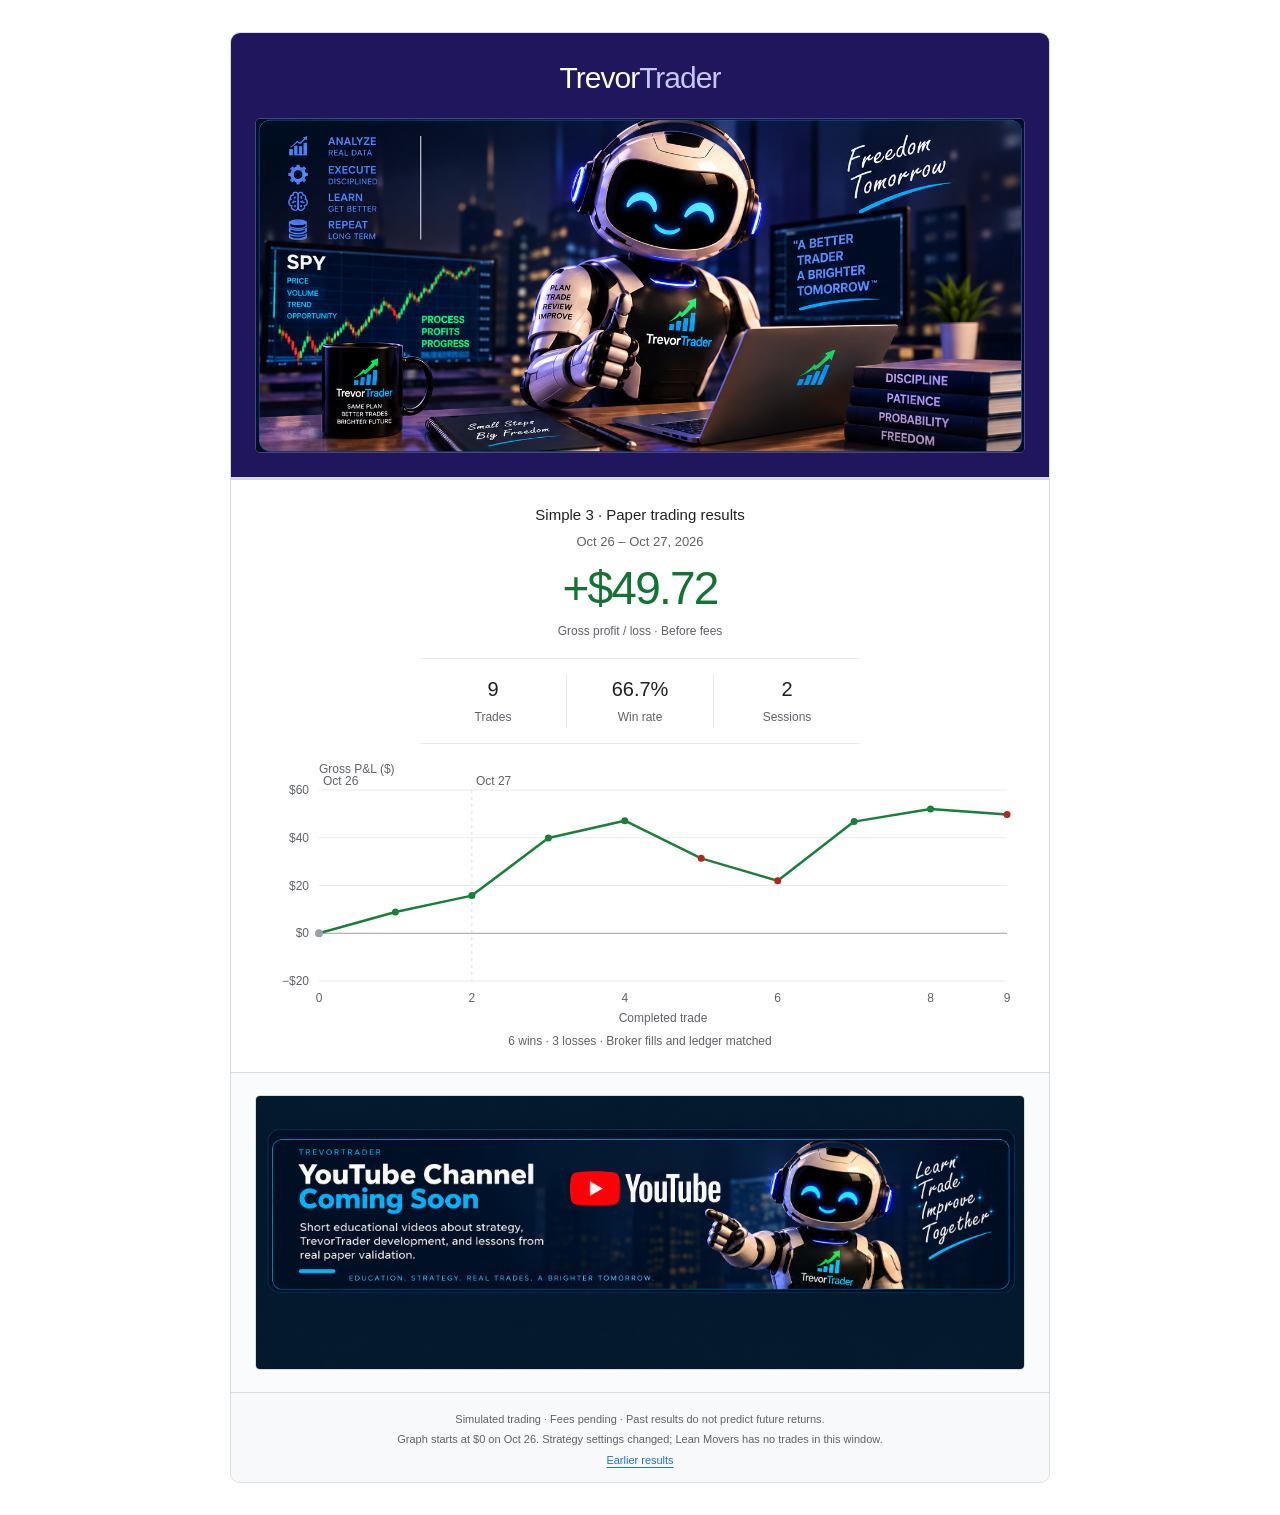
==== commit ea62bded: "Align BOT image, results and YouTube banner to one consistent width" ====
--- a/index.html
+++ b/index.html
@@ -31,6 +31,11 @@
 footer p{margin:4px 0}
 @media(max-width:600px){main{margin:16px 12px}header{padding:20px 16px}.results{padding:22px 12px 16px}.youtube{padding:18px 16px}footer{padding:12px 16px}}
 @media(max-width:480px){main{padding:0}h1{font-size:28px}.bot{max-height:170px}.results{margin-top:0}.stats{gap:0}.stats div{padding:0 8px}}
+
+/* One consistent content width across every section. */
+header,.results,.youtube{padding-left:24px;padding-right:24px}
+.bot,.youtube img{width:100%;max-width:none;height:auto;max-height:none}
+@media(max-width:600px){header,.results,.youtube{padding-left:16px;padding-right:16px}}
 </style>
 </head>
 <body>
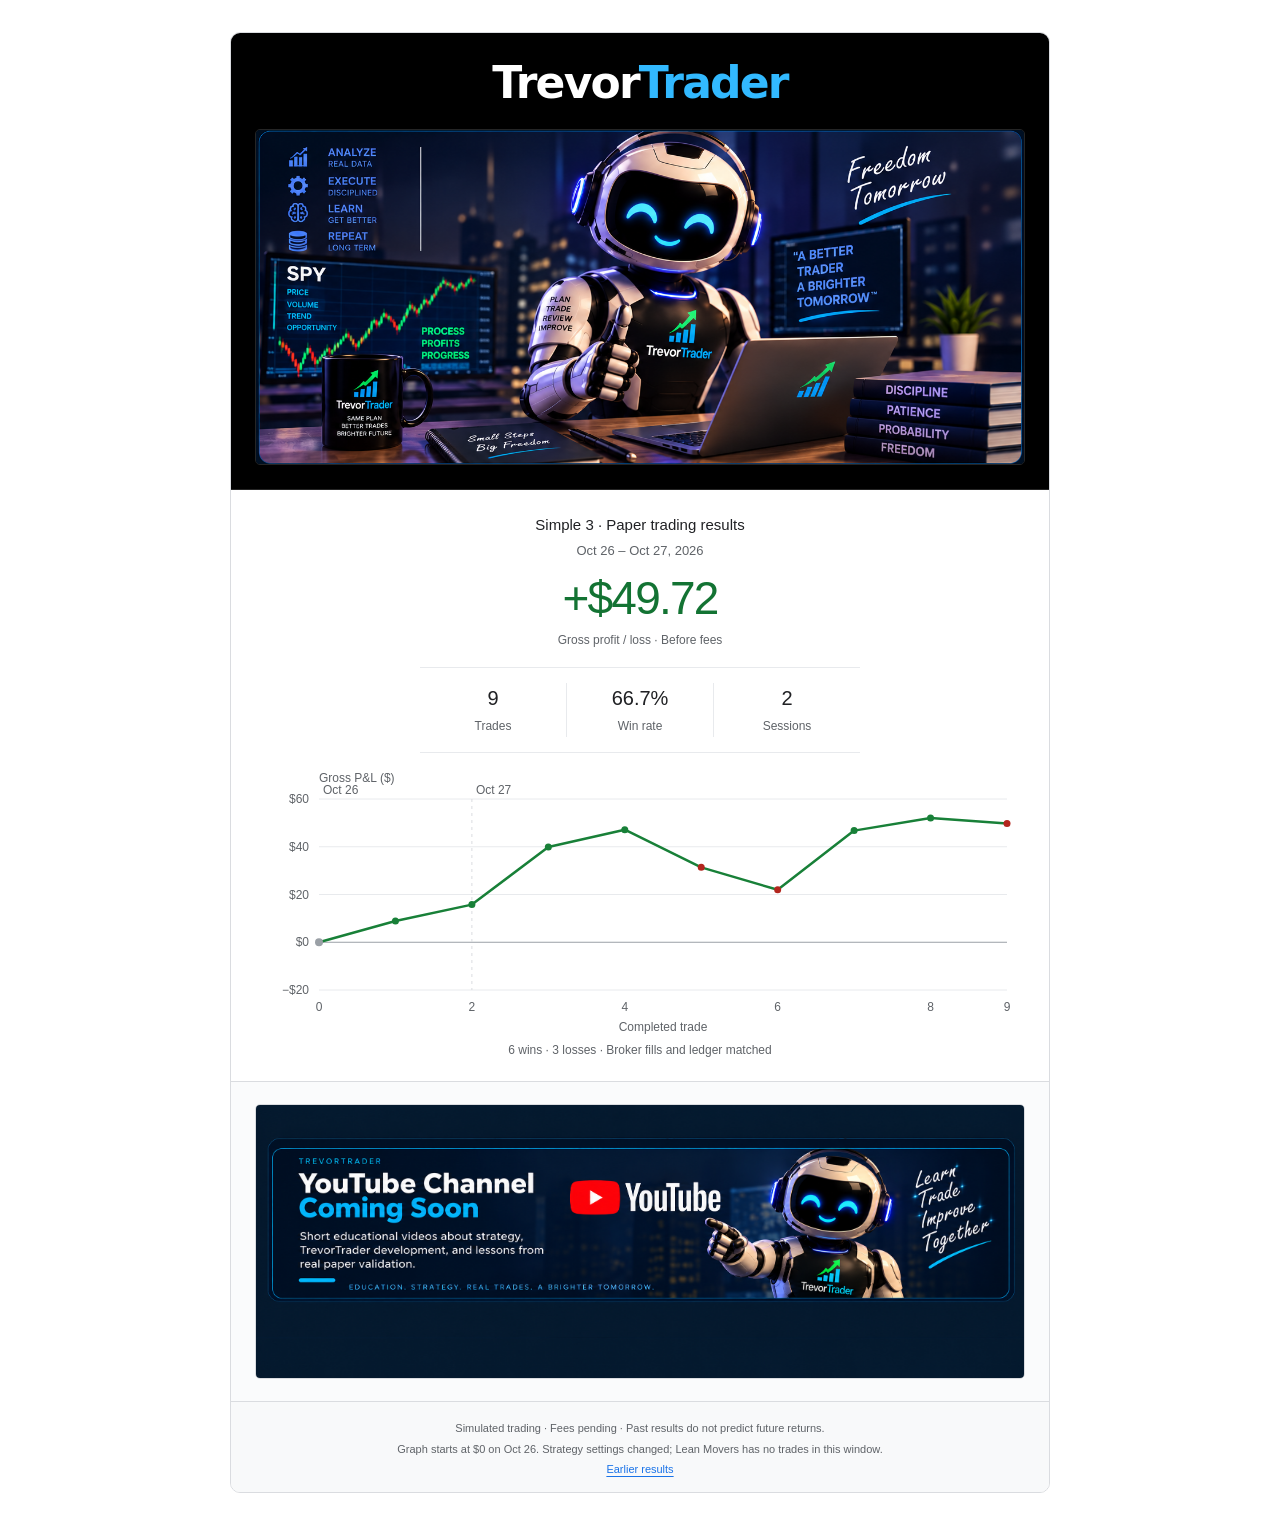
==== commit a688f834: "Refine TrevorTrader wordmark and replace purple header with black" ====
--- a/index.html
+++ b/index.html
@@ -15,10 +15,10 @@
 /* Compact results panel, inspired by a sports scoreboard. */
 body{background:#fff}
 main{max-width:820px;margin:32px auto;padding:0;border:1px solid #dadce0;border-radius:10px;overflow:hidden;background:#fff}
-header{background:#20165d;color:#fff;padding:22px 24px 24px;border-bottom:3px solid #d8d5e7}
-h1{font-size:30px;letter-spacing:-1px;margin:0 0 18px;font-weight:500}
-h1 span{color:#c4c8ff}
-.bot{max-width:500px;max-height:210px;border:1px solid #4b437a;border-radius:5px}
+header{background:#000;color:#fff;padding:26px 24px 24px;border-bottom:1px solid #252525}
+h1{font-family:Inter,ui-sans-serif,system-ui,-apple-system,"Segoe UI",sans-serif;font-size:clamp(32px,6vw,44px);line-height:1.1;letter-spacing:-1.8px;margin:0 0 22px;font-weight:800}
+h1 span{color:#32b9ff}
+.bot{max-width:500px;max-height:210px;border:1px solid #252525;border-radius:5px}
 .results{margin:0;padding:24px 28px 20px;border-bottom:1px solid #dadce0}
 h2{font-weight:500;color:#202124}
 .period{margin-top:5px}
@@ -30,7 +30,7 @@
 footer{max-width:none;margin:0;padding:14px 24px;background:#f8f9fa}
 footer p{margin:4px 0}
 @media(max-width:600px){main{margin:16px 12px}header{padding:20px 16px}.results{padding:22px 12px 16px}.youtube{padding:18px 16px}footer{padding:12px 16px}}
-@media(max-width:480px){main{padding:0}h1{font-size:28px}.bot{max-height:170px}.results{margin-top:0}.stats{gap:0}.stats div{padding:0 8px}}
+@media(max-width:480px){main{padding:0}h1{font-size:32px;letter-spacing:-1.3px}.bot{max-height:170px}.results{margin-top:0}.stats{gap:0}.stats div{padding:0 8px}}
 
 /* One consistent content width across every section. */
 header,.results,.youtube{padding-left:24px;padding-right:24px}
